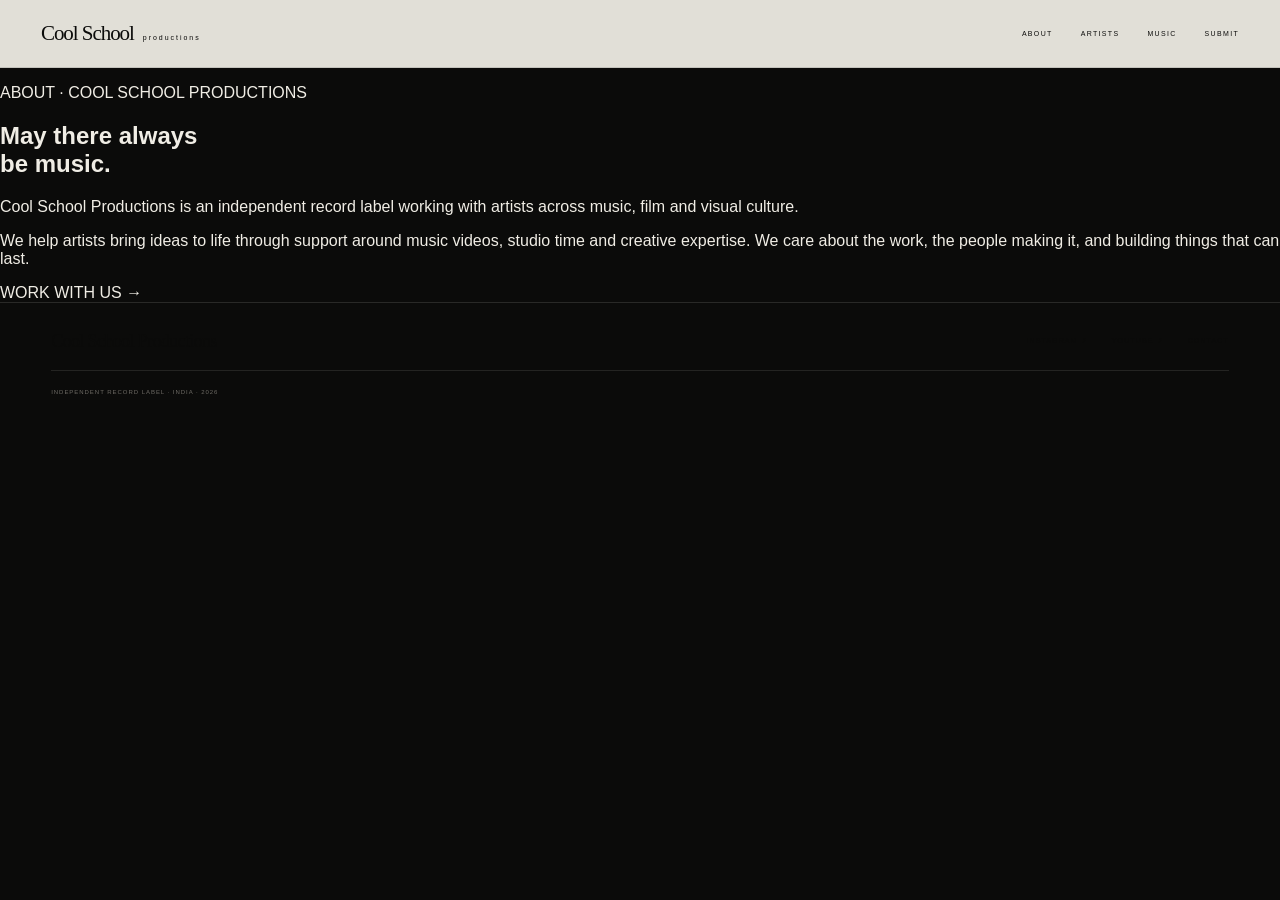
==== about.html @ 0c7f0679 "Add about page" ====
<!doctype html><html><head><meta charset="utf-8"><meta name="viewport" content="width=device-width,initial-scale=1"><link rel="stylesheet" href="style.css"><meta name="description" content="About Cool School Productions, an independent record label working across music, film and artist development."><title>About — Cool School Productions</title></head><body><header><a class="brand" href="index.html"><span>Cool School</span><small>productions</small></a><button id="menu" aria-label="Open menu" aria-expanded="false" aria-controls="site-nav">MENU</button><nav id="site-nav"><a href="about.html">ABOUT</a><a href="artists.html">ARTISTS</a><a href="music.html">MUSIC</a><a href="submissions.html">SUBMIT</a></nav></header><main class="page-main"><section class="editorial-page"><p class="page-kicker">ABOUT · COOL SCHOOL PRODUCTIONS</p><h1>May there always<br>be music.</h1><div class="page-grid"><p class="page-lead">Cool School Productions is an independent record label working with artists across music, film and visual culture.</p><p>We help artists bring ideas to life through support around music videos, studio time and creative expertise. We care about the work, the people making it, and building things that can last.</p></div><a class="page-link" href="submissions.html">WORK WITH US →</a></section></main><footer class="site-footer simple-footer"><a class="simple-footer-brand" href="index.html">Cool School Productions</a><div class="simple-footer-links"><a href="https://www.instagram.com/coolschoolproductions/" target="_blank" rel="noopener">INSTAGRAM ↗</a><a href="https://www.youtube.com/@coolschoolproductions" target="_blank" rel="noopener">YOUTUBE ↗</a><a href="contact.html">CONTACT</a></div><span class="simple-footer-meta">INDEPENDENT RECORD LABEL · INDIA · <span id="year"></span></span></footer><script src="script.js"></script></body></html>
---- style.css ----
:root{--cream:#f0ede5;--black:#0b0b0a;--grey:#85827b;--line:#cbc7bd}*{box-sizing:border-box}html{scroll-behavior:smooth}body{margin:0;background:var(--black);color:var(--cream);font-family:Arial,Helvetica,sans-serif}a{color:inherit;text-decoration:none}header{height:74px;padding:0 3.2vw;display:flex;align-items:center;justify-content:space-between;position:sticky;top:0;z-index:20;background:rgba(240,237,229,.94);color:var(--black);border-bottom:1px solid var(--line);backdrop-filter:blur(12px)}.brand{display:flex;align-items:baseline;gap:9px}.brand span{font-family:Georgia,serif;font-size:21px;letter-spacing:-.05em}.brand small{font-size:7px;letter-spacing:.28em}nav{display:flex;gap:30px;font-size:9px;letter-spacing:.14em}#menu{display:none;border:0;background:none;font:inherit;font-size:10px}.opening{min-height:clamp(560px,72vh,720px);display:grid;grid-template-columns:1fr 1fr}.opening-mark{background:var(--cream);color:var(--black);display:flex;align-items:center;justify-content:center;padding:6vw;border-right:1px solid var(--line)}.wordmark,.footer-wordmark{display:flex;flex-direction:column;align-items:center}.wordmark span,.footer-wordmark span{font-family:Georgia,serif;font-size:clamp(55px,6vw,98px);line-height:.85;letter-spacing:-.075em;white-space:nowrap}.wordmark small,.footer-wordmark small{font-size:11px;letter-spacing:.62em;padding-left:.62em;margin-top:28px}.opening-message{padding:6vw;display:flex;flex-direction:column;justify-content:center}.kicker{font-size:9px;letter-spacing:.2em;color:var(--grey);margin:0 0 30px}.opening h1{font-family:Georgia,serif;font-size:clamp(58px,7.2vw,112px);font-weight:400;line-height:.84;letter-spacing:-.065em;margin:0 0 42px}.prayer{font-family:Georgia,serif;font-size:18px;line-height:1.65;color:#bbb7ad;max-width:580px;margin:0 0 42px}.soft-link{width:max-content;font-size:10px;letter-spacing:.13em;padding-bottom:6px;border-bottom:1px solid #575750}.interlude{min-height:60vh;padding:7vw 4vw;display:flex;flex-direction:column;justify-content:space-between}.interlude p{font-family:Georgia,serif;font-size:clamp(52px,7vw,108px);line-height:.88;letter-spacing:-.06em;margin:0}.interlude em{font-weight:400}.interlude span{font-size:9px;letter-spacing:.18em;align-self:flex-end}.light{background:var(--cream);color:var(--black)}.light span{color:#77736b}.dark{background:var(--black);color:var(--cream);border-block:1px solid #292927}.dark span{color:#777}.work-section{background:var(--cream);color:var(--black)}.section-line{height:70px;padding:0 3.2vw;display:flex;align-items:center;justify-content:space-between;border-bottom:1px solid var(--line);font-size:9px;letter-spacing:.16em}.work-grid{display:grid;grid-template-columns:repeat(3,1fr)}.work-card{padding:2vw;border-right:1px solid var(--line)}.work-card:last-child{border-right:0}.image{position:relative;aspect-ratio:4/5;overflow:hidden;background:#222}.image img{width:100%;height:100%;object-fit:cover;filter:grayscale(1) contrast(1.08);transition:.5s}.image:after{content:"";position:absolute;inset:0;background:linear-gradient(transparent 60%,rgba(0,0,0,.42))}.image span{position:absolute;z-index:2;left:18px;bottom:15px;color:white;font-family:Georgia,serif;font-size:40px}.work-card:hover img{transform:scale(1.02);filter:grayscale(.35)}.work-card h2{font-family:Georgia,serif;font-size:25px;font-weight:400;margin:18px 0 8px}.work-card p{font-size:8px;letter-spacing:.16em;color:#77736b}.submit{background:var(--cream);color:var(--black);padding:10vw 4vw 11vw}.submit h2{font-family:Georgia,serif;font-size:clamp(58px,8vw,120px);font-weight:400;line-height:.85;letter-spacing:-.065em;margin:0 0 42px}.submit>p:not(.kicker){font-family:Georgia,serif;font-size:19px;line-height:1.6;max-width:600px;color:#57544d}.mail{display:inline-block;font-family:Georgia,serif;font-size:clamp(20px,2.4vw,34px);margin-top:32px;border-bottom:1px solid #88837a;padding-bottom:7px}.submit>small{display:block;margin-top:28px;font-size:9px;letter-spacing:.12em;color:#77736b}footer{padding:8vw 4vw 2vw;background:var(--black);min-height:65vh;display:flex;flex-direction:column;justify-content:flex-end}.footer-wordmark{align-items:flex-start;margin-bottom:5vw}.footer-wordmark span{font-size:clamp(52px,8vw,120px)}.footer-wordmark small{margin-left:3px}footer>p{font-family:Georgia,serif;font-size:clamp(30px,4vw,60px);line-height:1.05;max-width:800px;color:#aaa69d;margin:0 0 8vw}.footer-row{display:flex;justify-content:space-between;border-top:1px solid #292927;padding-top:18px;font-size:8px;letter-spacing:.16em;color:#777}@media(max-width:760px){header{height:60px;padding:0 5vw}nav{display:none;position:absolute;top:60px;left:0;right:0;background:var(--cream);padding:28px 5vw;flex-direction:column}nav.open{display:flex}#menu{display:block}.opening{grid-template-columns:1fr}.opening-mark{min-height:45vh;border-right:0;border-bottom:1px solid var(--line)}.wordmark span{font-size:15vw}.wordmark small{font-size:8px}.opening-message{min-height:70vh;padding:16vw 6vw}.opening h1{font-size:16vw}.interlude{min-height:52vh;padding:16vw 6vw}.interlude p{font-size:14vw}.work-grid{grid-template-columns:1fr}.work-card{padding:6vw;border-right:0;border-bottom:1px solid var(--line)}.image{aspect-ratio:16/11}.section-line{padding:0 5vw}.submit{padding:20vw 6vw}.submit h2{font-size:15vw}.mail{font-size:18px;word-break:break-word}footer{padding:20vw 6vw 5vw;min-height:70vh}.footer-wordmark span{font-size:16vw}.footer-wordmark small{font-size:8px}.footer-row{flex-direction:column;gap:20px}}
/* Hero showcase */
.hero-showcase{padding:0;overflow:hidden;display:block;background:#111;position:relative}.hero-track{height:100%;display:flex;overflow-x:auto;scroll-snap-type:x mandatory;scrollbar-width:none}.hero-track::-webkit-scrollbar{display:none}.hero-track figure{position:relative;flex:0 0 100%;height:100%;min-height:clamp(560px,72vh,720px);margin:0;scroll-snap-align:start;overflow:hidden}.hero-track img{width:100%;height:100%;object-fit:cover;display:block;filter:grayscale(1) contrast(1.06);transition:filter .5s ease,transform .8s ease}.hero-track figure:hover img{filter:grayscale(.25);transform:scale(1.012)}.hero-track figure:after{content:"";position:absolute;inset:55% 0 0;background:linear-gradient(transparent,rgba(0,0,0,.55));pointer-events:none}.hero-track figcaption{position:absolute;z-index:2;left:3vw;bottom:3vw;color:var(--cream);font-family:Georgia,serif;font-size:clamp(28px,3vw,46px);letter-spacing:-.04em}.showcase-hint{position:absolute;z-index:5;left:20px;right:20px;top:18px;display:flex;justify-content:space-between;align-items:center;color:#fff;font-size:8px;letter-spacing:.16em;text-shadow:0 1px 10px rgba(0,0,0,.55);pointer-events:none}.showcase-hint b{font-weight:400;border:1px solid rgba(255,255,255,.6);border-radius:999px;padding:8px 11px;background:rgba(0,0,0,.18);backdrop-filter:blur(6px)}@media(max-width:760px){.opening{min-height:auto}.hero-showcase{min-height:46vh}.hero-track figure{min-height:46vh}.hero-track figcaption{left:5vw;bottom:5vw}.showcase-hint{left:14px;right:14px;top:14px}.showcase-hint span{font-size:7px}}

.people-reel .name-thumb{background:radial-gradient(circle at 70% 28%,#35332f 0%,#171716 36%,#0b0b0a 78%);display:flex;align-items:center;justify-content:center;min-height:520px;position:relative;overflow:hidden}.people-reel .name-thumb:before{content:"";position:absolute;inset:24px;border:1px solid rgba(240,237,229,.18)}.people-reel .name-card{position:relative;z-index:1;display:flex;flex-direction:column;align-items:center;text-align:center}.people-reel .name-card span{font-family:Georgia,serif;font-size:clamp(52px,6vw,92px);line-height:.82;letter-spacing:-.06em;color:var(--cream)}.people-reel .name-card small{margin-top:28px;font-size:8px;letter-spacing:.28em;color:#8b8881}.people-reel .name-thumb figcaption{position:absolute;left:22px;bottom:18px;font-family:Arial,Helvetica,sans-serif;font-size:9px;letter-spacing:.14em;color:#d5d1c8}
@media(max-width:760px){.people-reel .name-thumb{min-height:46vh}.people-reel .name-card span{font-size:15vw}}

/* Discover video gallery */
.video-gallery{background:var(--cream);color:var(--black);padding:8vw 0 9vw;overflow:hidden;border-top:1px solid var(--line)}
.gallery-head{padding:0 4vw 4vw;display:flex;align-items:flex-end;justify-content:space-between;gap:30px}
.gallery-head h2{font-family:Georgia,serif;font-size:clamp(52px,7vw,105px);font-weight:400;line-height:.86;letter-spacing:-.065em;margin:12px 0 0}
.gallery-nav{display:flex;align-items:center;gap:14px;font-size:8px;letter-spacing:.18em;white-space:nowrap}
.gallery-nav button{width:44px;height:44px;border:1px solid #aaa59b;border-radius:50%;background:transparent;font-size:18px;cursor:pointer;transition:.2s}
.gallery-nav button:hover{background:var(--black);color:var(--cream);border-color:var(--black)}
.video-track{display:flex;gap:1.2vw;overflow-x:auto;scroll-snap-type:x mandatory;scroll-behavior:smooth;padding:0 4vw 2vw;scrollbar-width:none}
.video-track::-webkit-scrollbar{display:none}
.video-slide{flex:0 0 min(76vw,980px);scroll-snap-align:start}
.video-frame{aspect-ratio:16/9;background:#0b0b0a;overflow:hidden}
.video-frame iframe{width:100%;height:100%;border:0;display:block}
.video-meta{display:grid;grid-template-columns:42px 1fr auto;align-items:end;border-top:1px solid #aaa59b;padding:14px 0 0;margin-top:14px}
.video-meta>span{font-family:Georgia,serif;font-size:18px}
.video-meta h3{font-family:Georgia,serif;font-size:clamp(25px,3vw,42px);font-weight:400;letter-spacing:-.045em;margin:0}
.video-meta p{font-size:8px;letter-spacing:.16em;color:#77736b;margin:0 0 6px;text-align:right}
@media(max-width:760px){.gallery-head{padding:18vw 6vw 8vw;align-items:flex-start;flex-direction:column}.gallery-head h2{font-size:15vw}.gallery-nav{width:100%;justify-content:flex-end}.video-track{gap:4vw;padding:0 6vw 8vw}.video-slide{flex-basis:88vw}.video-meta{grid-template-columns:30px 1fr}.video-meta p{grid-column:2;text-align:left;margin-top:7px}}

/* Compact Discover refinement */
.video-gallery{padding:6vw 0 7vw}
.gallery-head{max-width:1240px;margin:0 auto;padding:0 32px 32px;align-items:flex-end}
.gallery-head h2{font-size:clamp(38px,4.4vw,68px);line-height:.92;max-width:650px}
.gallery-nav{gap:10px}
.gallery-nav button{width:36px;height:36px;font-size:15px}
.video-track{max-width:1240px;margin:0 auto;display:grid;grid-template-columns:repeat(3,minmax(0,1fr));gap:18px;padding:0 32px 8px;overflow:visible;scroll-snap-type:none}
.video-slide{min-width:0}
.video-frame{aspect-ratio:16/9;border-radius:2px}
.video-meta{grid-template-columns:28px 1fr;padding-top:10px;margin-top:10px}
.video-meta>span{font-size:12px;color:#77736b}
.video-meta h3{font-size:20px;letter-spacing:-.025em}
.video-meta p{grid-column:2;text-align:left;margin:5px 0 0;font-size:7px;line-height:1.5}
@media(min-width:761px){.gallery-nav span{display:none}}
@media(max-width:760px){.video-gallery{padding:4vw 0 14vw}.gallery-head{padding:16vw 6vw 7vw}.gallery-head h2{font-size:12vw}.video-track{display:flex;max-width:none;gap:12px;padding:0 6vw 5vw;overflow-x:auto;scroll-snap-type:x mandatory}.video-slide{flex:0 0 82vw;scroll-snap-align:start}.video-meta h3{font-size:20px}.gallery-nav button{width:34px;height:34px}}

/* Full-bleed Discover */
.discover-full{position:relative;background:#0b0b0a;color:var(--cream);padding:0;min-height:100vh;border:0;overflow:hidden}
.discover-full .discover-label{position:absolute;z-index:5;top:20px;left:24px;font-size:8px;letter-spacing:.2em;color:#fff;text-shadow:0 1px 8px rgba(0,0,0,.45);pointer-events:none}
.discover-full .video-track{max-width:none;width:100%;height:100vh;margin:0;padding:0;display:grid;grid-template-columns:repeat(3,1fr);gap:1px;background:#0b0b0a;overflow:hidden}
.discover-full .video-slide{min-width:0;height:100%;margin:0}
.discover-full .video-frame{width:100%;height:100%;aspect-ratio:auto;border-radius:0;background:#000}
.discover-full .video-frame iframe{width:100%;height:100%;display:block}
@media(max-width:760px){.discover-full{min-height:100svh}.discover-full .discover-label{top:16px;left:16px}.discover-full .video-track{height:100svh;display:flex;gap:1px;padding:0;overflow-x:auto;scroll-snap-type:x mandatory}.discover-full .video-slide{flex:0 0 100vw;height:100svh;scroll-snap-align:start}.discover-full .video-frame{height:100%}}

/* Final Discover polish */
.discover-full{min-height:auto;background:#080808;border-top:1px solid rgba(255,255,255,.12)}
.discover-full .discover-label{top:18px;left:22px;padding:7px 9px;background:rgba(8,8,8,.58);border:1px solid rgba(255,255,255,.16);font-size:7px;line-height:1;letter-spacing:.22em;backdrop-filter:blur(8px);-webkit-backdrop-filter:blur(8px)}
.discover-full .video-track{height:auto;min-height:72vh;grid-template-columns:repeat(3,minmax(0,1fr));gap:1px;background:rgba(255,255,255,.12)}
.discover-full .video-slide{height:auto;min-height:72vh;background:#080808}
.discover-full .video-frame{height:100%;min-height:72vh;position:relative;overflow:hidden}
.discover-full .video-frame iframe{position:absolute;inset:0;border:0;background:#000}
@media(min-width:761px){.discover-full .video-track{max-height:820px}.discover-full .video-slide,.discover-full .video-frame{max-height:820px}}
@media(max-width:760px){.discover-full{min-height:auto}.discover-full .discover-label{top:14px;left:14px}.discover-full .video-track{height:72svh;min-height:0}.discover-full .video-slide{height:72svh;min-height:0}.discover-full .video-frame{height:72svh;min-height:0}}

/* Site footer */
.site-footer{background:var(--cream);color:var(--black);padding:7vw 4vw 2.5vw;min-height:42vh;display:flex;flex-direction:column;justify-content:space-between;border-top:1px solid var(--line)}
.footer-top{display:flex;justify-content:space-between;align-items:flex-start;gap:40px}
.footer-brand{font-family:Georgia,serif;font-size:clamp(48px,6.5vw,100px);font-weight:400;line-height:.78;letter-spacing:-.065em}
.footer-brand span{font-size:.42em;letter-spacing:-.035em}
.footer-top>p{margin:5px 0 0;font-size:8px;line-height:1.8;letter-spacing:.18em;text-align:right;color:#68645d}
.footer-bottom{display:flex;justify-content:space-between;align-items:flex-end;border-top:1px solid #bcb7ad;padding-top:15px;margin-top:8vw;font-size:8px;letter-spacing:.16em;color:#68645d}
.footer-links{display:flex;gap:26px}
.footer-links a{transition:opacity .2s}.footer-links a:hover{opacity:.5}
@media(max-width:760px){.site-footer{padding:16vw 6vw 6vw;min-height:48vh}.footer-top{flex-direction:column}.footer-brand{font-size:15vw}.footer-top>p{text-align:left}.footer-bottom{margin-top:18vw;align-items:flex-start;gap:25px;flex-direction:column}.footer-links{gap:18px;flex-wrap:wrap}}

/* Label-level precision */
header{border-bottom:1px solid rgba(20,20,18,.14)}
nav{gap:28px}nav a{font-size:7px;letter-spacing:.19em}
.opening-message{padding-left:5vw;padding-right:5vw}
.opening-message .prayer{max-width:490px}
.showcase-hint span{letter-spacing:.2em}
.site-footer{min-height:36vh;padding-top:6vw}
.footer-brand{max-width:700px}
.footer-top>p{letter-spacing:.2em}
@media(max-width:760px){nav{gap:20px}.site-footer{min-height:42vh}}

/* Vinyl Discover */
.vinyl-discover{background:#080808;min-height:100vh;padding:0;display:flex;align-items:center}
.vinyl-discover .discover-label{position:absolute;top:18px;left:22px}
.vinyl-track{width:100%;display:grid;grid-template-columns:repeat(3,minmax(0,1fr));gap:0;align-items:center}
.vinyl-piece{min-width:0;display:grid;place-items:center;padding:5vw 2vw}
.vinyl-shell{width:min(29vw,440px);aspect-ratio:1;display:grid;place-items:center}
.vinyl-disc{position:relative;width:100%;height:100%;border-radius:50%;overflow:hidden;background:repeating-radial-gradient(circle at center,#0b0b0b 0 2px,#151515 3px 4px,#090909 5px 7px);box-shadow:0 18px 60px rgba(0,0,0,.42),inset 0 0 0 1px rgba(255,255,255,.08)}
.vinyl-disc:before{content:"";position:absolute;inset:4%;border-radius:50%;background:conic-gradient(from 20deg,transparent,rgba(255,255,255,.09),transparent 18%,rgba(255,255,255,.04),transparent 40%,rgba(255,255,255,.08),transparent 70%);pointer-events:none;z-index:2}
.vinyl-video{position:absolute;z-index:3;left:50%;top:50%;width:58%;height:58%;transform:translate(-50%,-50%);border-radius:50%;overflow:hidden;background:#000;box-shadow:0 0 0 3px #080808,0 0 0 4px rgba(255,255,255,.12)}
.vinyl-video iframe{position:absolute;left:50%;top:50%;width:178%;height:100%;transform:translate(-50%,-50%);border:0}
.vinyl-spindle{position:absolute;z-index:5;left:50%;top:50%;width:9px;height:9px;border-radius:50%;background:#e7e2d8;transform:translate(-50%,-50%);box-shadow:0 0 0 2px #111;pointer-events:none}
.vinyl-disc.is-playing{animation:vinylSpin 5.2s linear infinite}
.vinyl-disc.is-playing .vinyl-video{animation:vinylCounterSpin 5.2s linear infinite}
@keyframes vinylSpin{to{transform:rotate(360deg)}}@keyframes vinylCounterSpin{to{transform:translate(-50%,-50%) rotate(-360deg)}}
@media(max-width:760px){.vinyl-discover{min-height:88svh}.vinyl-track{display:flex;overflow-x:auto;scroll-snap-type:x mandatory}.vinyl-piece{flex:0 0 100vw;min-height:88svh;padding:18vw 8vw 10vw;scroll-snap-align:start}.vinyl-shell{width:min(84vw,430px)}}

/* Vinyl catalogue metadata */
.vinyl-piece{align-content:center}
.vinyl-meta{width:min(29vw,440px);display:grid;grid-template-columns:auto 1fr;gap:5px 16px;border-top:1px solid rgba(255,255,255,.2);padding-top:12px;margin-top:18px;color:#e8e4dc}
.vinyl-meta span{font-size:7px;letter-spacing:.2em;color:#777}
.vinyl-meta strong{font-family:Georgia,serif;font-size:16px;font-weight:400;letter-spacing:-.02em;text-align:right}
.vinyl-meta small{grid-column:1/-1;font-size:7px;letter-spacing:.16em;color:#777}
@media(max-width:760px){.vinyl-meta{width:min(84vw,430px);margin-top:16px}.vinyl-meta strong{font-size:15px}}

/* One-record-per-slide Discover */
.vinyl-discover{height:100vh;min-height:680px;display:block;overflow:hidden;position:relative}
.vinyl-track{width:100%;height:100%;display:flex;overflow-x:auto;overflow-y:hidden;scroll-snap-type:x mandatory;scroll-behavior:smooth;scrollbar-width:none}
.vinyl-track::-webkit-scrollbar{display:none}
.vinyl-piece{position:relative;flex:0 0 100%;width:100%;height:100%;min-height:0;padding:6vh 6vw 4vh;display:flex;flex-direction:column;align-items:center;justify-content:center;scroll-snap-align:start;scroll-snap-stop:always}
.vinyl-shell{width:min(64vh,620px);max-width:72vw;flex:0 0 auto}
.vinyl-meta{width:min(64vh,620px);max-width:72vw;margin-top:18px}
.vinyl-discover .discover-label{z-index:10}
@media(max-width:760px){.vinyl-discover{height:88svh;min-height:620px}.vinyl-track{height:100%;display:flex}.vinyl-piece{flex:0 0 100vw;width:100vw;height:100%;min-height:0;padding:10vh 6vw 5vh}.vinyl-shell{width:min(74vw,52vh);max-width:none}.vinyl-meta{width:min(74vw,52vh);max-width:none}}

/* Tactile Discover interaction */
.vinyl-shell{transition:transform .45s cubic-bezier(.2,.7,.2,1),filter .45s ease;cursor:pointer}
.vinyl-piece:hover .vinyl-shell{transform:scale(1.025);filter:brightness(1.06)}
.vinyl-piece:focus-within .vinyl-shell{transform:scale(1.015)}
.vinyl-video{transition:box-shadow .3s ease,transform .3s ease}
.vinyl-piece:hover .vinyl-video{box-shadow:0 0 0 3px #080808,0 0 0 5px rgba(255,255,255,.28)}
.vinyl-play{position:absolute;z-index:8;left:50%;top:50%;width:54px;height:54px;display:grid;place-items:center;border-radius:50%;transform:translate(-50%,-50%);background:rgba(245,242,235,.92);color:#090909;font-family:Arial,sans-serif;font-size:17px;padding-left:3px;box-shadow:0 8px 28px rgba(0,0,0,.28);pointer-events:none;transition:transform .25s ease,opacity .25s ease}
.vinyl-piece:hover .vinyl-play{transform:translate(-50%,-50%) scale(1.08)}
.vinyl-disc.is-playing .vinyl-play{opacity:0}
.vinyl-controls{position:absolute;z-index:12;left:50%;bottom:24px;transform:translateX(-50%);display:flex;align-items:center;gap:14px;padding:7px 9px;border:1px solid rgba(255,255,255,.14);border-radius:999px;background:rgba(10,10,10,.58);backdrop-filter:blur(14px);-webkit-backdrop-filter:blur(14px)}
.vinyl-controls>button{width:38px;height:38px;border:0;border-radius:50%;background:transparent;color:#f2eee6;font-size:16px;cursor:pointer;transition:background .2s,transform .2s}
.vinyl-controls>button:hover{background:rgba(255,255,255,.12);transform:scale(1.05)}
.vinyl-dots{display:flex;gap:7px;align-items:center;padding:0 3px}
.vinyl-dots button{width:6px;height:6px;padding:0;border:0;border-radius:50%;background:rgba(255,255,255,.3);cursor:pointer;transition:width .25s,background .25s,border-radius .25s}
.vinyl-dots button.active{width:20px;border-radius:999px;background:#f2eee6}
@media(max-width:760px){.vinyl-controls{bottom:14px}.vinyl-play{width:48px;height:48px}.vinyl-piece:hover .vinyl-shell{transform:none}}

/* Split vinyl + video showcase */
.vinyl-piece{padding:7vh 5vw 8vh}
.vinyl-project{width:min(1180px,90vw);display:grid;grid-template-columns:minmax(280px,.78fr) minmax(420px,1.22fr);gap:clamp(34px,5vw,80px);align-items:center}
.vinyl-project .vinyl-shell{width:100%;max-width:470px;justify-self:end}
.vinyl-label{position:absolute;z-index:3;left:50%;top:50%;width:34%;height:34%;transform:translate(-50%,-50%);border-radius:50%;background:#e8e3d9;color:#111;display:flex;flex-direction:column;align-items:center;justify-content:center;text-align:center;pointer-events:none}
.vinyl-label span{font-family:Georgia,serif;font-size:clamp(12px,1.2vw,18px);letter-spacing:-.03em}.vinyl-label small{margin-top:6px;font-size:6px;letter-spacing:.18em}
.vinyl-video-panel{position:relative;width:100%;aspect-ratio:16/9;background:#000;overflow:hidden;box-shadow:0 18px 60px rgba(0,0,0,.28)}
.vinyl-video-panel iframe{position:absolute;inset:0;width:100%;height:100%;border:0}
.vinyl-video-panel .vinyl-play{z-index:2}
.vinyl-disc.is-playing{animation:vinylSpin 5.2s linear infinite}
.vinyl-piece:has(.vinyl-disc.is-playing) .vinyl-video-panel .vinyl-play{opacity:0}
.vinyl-meta{width:min(1180px,90vw);grid-template-columns:auto 1fr;max-width:none}
@media(max-width:760px){.vinyl-piece{padding:9vh 6vw 8vh;justify-content:center}.vinyl-project{width:88vw;display:flex;flex-direction:column;gap:24px}.vinyl-project .vinyl-shell{width:min(62vw,290px);align-self:center}.vinyl-video-panel{width:88vw}.vinyl-meta{width:88vw}.vinyl-label span{font-size:12px}}

/* Complete Music UI */
.vinyl-discover{background:linear-gradient(180deg,#0d0d0c 0%,#070707 100%)}
.music-status{position:absolute;z-index:11;right:22px;top:18px;display:flex;align-items:center;gap:8px;color:#8c8982;font-size:7px;letter-spacing:.18em}
.status-dot{width:5px;height:5px;border-radius:50%;background:#777;transition:.25s}
.vinyl-discover.is-playing .status-dot{background:#eee;box-shadow:0 0 0 4px rgba(255,255,255,.08)}
.vinyl-discover.is-playing .music-status{color:#d8d4cc}
.vinyl-project{padding:18px;border:1px solid rgba(255,255,255,.08);background:rgba(255,255,255,.018)}
.vinyl-video-panel{border:1px solid rgba(255,255,255,.1)}
.vinyl-meta{border-top-color:rgba(255,255,255,.16);row-gap:7px}
.track-line{grid-column:1/-1;display:grid;grid-template-columns:24px 1fr auto;gap:10px;align-items:center;margin-top:8px;font-size:6px;letter-spacing:.18em;color:#696761}
.track-line div{height:1px;background:linear-gradient(90deg,#e8e3d9 0 0%,rgba(255,255,255,.14) 0 100%);transition:background .25s}
.vinyl-piece:has(.vinyl-disc.is-playing) .track-line div{background:linear-gradient(90deg,#e8e3d9 0 38%,rgba(255,255,255,.14) 38% 100%)}
.vinyl-piece:has(.vinyl-disc.is-playing) .track-line span:last-child:after{content:"ING"}
.vinyl-piece:has(.vinyl-disc.is-playing) .track-line span:last-child{font-size:0}.vinyl-piece:has(.vinyl-disc.is-playing) .track-line span:last-child:before{content:"PLAY";font-size:6px}
.vinyl-controls{bottom:20px}
.vinyl-controls:before{content:"PREV";font-size:6px;letter-spacing:.16em;color:#666;margin-left:6px}
.vinyl-controls:after{content:"NEXT";font-size:6px;letter-spacing:.16em;color:#666;margin-right:6px}
@media(max-width:760px){.music-status{right:14px;top:14px}.vinyl-project{padding:10px}.vinyl-controls:before,.vinyl-controls:after{display:none}}

/* Vintage record-library treatment */
.vinyl-discover{background:#17140f;color:#e8dfcb;isolation:isolate}
.vinyl-discover:before{content:"";position:absolute;inset:0;z-index:0;pointer-events:none;opacity:.24;background-image:repeating-linear-gradient(0deg,rgba(255,255,255,.018) 0 1px,transparent 1px 3px),radial-gradient(circle at 18% 22%,rgba(205,177,122,.11),transparent 34%),radial-gradient(circle at 78% 72%,rgba(111,82,45,.13),transparent 36%);mix-blend-mode:screen}
.vinyl-track,.discover-label,.music-status,.vinyl-controls{position:relative;z-index:2}
.vinyl-discover .discover-label{font-family:Georgia,serif;color:#d8c7a5;letter-spacing:.12em}
.music-status{color:#8f8169}
.vinyl-discover.is-playing .music-status{color:#d9c9aa}
.vinyl-project{border:1px solid rgba(216,199,165,.24);background:#201c15;box-shadow:0 24px 70px rgba(0,0,0,.32),inset 0 0 45px rgba(130,96,49,.045)}
.vinyl-project:before{content:"COOL SCHOOL RECORD LIBRARY";position:absolute;transform:translateY(-35px);font-size:6px;letter-spacing:.24em;color:#776b58}
.vinyl-disc{background:repeating-radial-gradient(circle at center,#090806 0 2px,#181610 3px 4px,#080706 5px 7px);box-shadow:0 22px 60px rgba(0,0,0,.52),inset 0 0 0 1px rgba(222,204,166,.12)}
.vinyl-label{background:#d7c49d;color:#251e14;box-shadow:inset 0 0 0 1px rgba(65,47,25,.28)}
.vinyl-label span{font-style:italic}.vinyl-label small{color:#67583f}
.vinyl-video-panel{border:8px solid #2b251b;outline:1px solid rgba(216,199,165,.18);filter:sepia(.12) contrast(.96) saturate(.82)}
.vinyl-meta{color:#ded2ba;border-top:1px solid rgba(216,199,165,.32)}
.vinyl-meta span,.vinyl-meta small,.track-line{color:#8f8169}
.vinyl-meta strong{font-style:italic;color:#e7dbc3}
.vinyl-controls{border-color:rgba(216,199,165,.25);background:rgba(30,25,18,.84);box-shadow:0 8px 24px rgba(0,0,0,.24)}
.vinyl-controls>button{color:#dfd1b5}.vinyl-controls>button:hover{background:rgba(216,199,165,.12)}
.vinyl-dots button{background:rgba(216,199,165,.25)}.vinyl-dots button.active{background:#d8c7a5}
.status-dot{background:#74654e}.vinyl-discover.is-playing .status-dot{background:#d8c7a5;box-shadow:0 0 0 4px rgba(216,199,165,.08)}
.track-line div{background:linear-gradient(90deg,#cbb78f 0 0%,rgba(216,199,165,.18) 0 100%)}
.vinyl-piece:has(.vinyl-disc.is-playing) .track-line div{background:linear-gradient(90deg,#cbb78f 0 38%,rgba(216,199,165,.18) 38% 100%)}

/* Video-first Music showcase */
.vinyl-project{width:min(1380px,94vw);grid-template-columns:minmax(210px,.48fr) minmax(620px,1.52fr);gap:clamp(28px,4vw,64px);padding:14px}
.vinyl-project .vinyl-shell{max-width:380px}
.vinyl-video-panel{width:100%;aspect-ratio:16/9;border:3px solid #2b251b;filter:none;box-shadow:0 24px 80px rgba(0,0,0,.42);transition:transform .35s ease,box-shadow .35s ease}
.vinyl-video-panel:hover{transform:scale(1.008);box-shadow:0 28px 90px rgba(0,0,0,.52)}
.vinyl-video-panel iframe{width:100%;height:100%}
.vinyl-meta{width:min(1380px,94vw)}
@media(max-width:760px){
 .vinyl-piece{padding:7vh 4vw 8vh}
 .vinyl-project{width:94vw;display:flex;flex-direction:column-reverse;gap:18px;padding:8px}
 .vinyl-video-panel{width:100%;aspect-ratio:16/9;border-width:2px}
 .vinyl-project .vinyl-shell{width:min(44vw,190px)}
 .vinyl-meta{width:94vw;margin-top:12px}
}

/* Thumbnail record labels */
.vinyl-label.vinyl-art{width:42%;height:42%;background-position:center;background-size:cover;background-repeat:no-repeat;overflow:hidden;box-shadow:inset 0 0 0 1px rgba(255,255,255,.18),0 0 0 2px #090806}
.vinyl-label.vinyl-art:after{content:"";position:absolute;inset:0;border-radius:50%;background:linear-gradient(180deg,rgba(0,0,0,.03),rgba(0,0,0,.2));pointer-events:none}
.vinyl-catalogue{position:absolute;z-index:2;left:50%;bottom:10%;transform:translateX(-50%);padding:3px 6px;background:rgba(15,13,10,.68);color:#eee3cd!important;font-family:Arial,sans-serif!important;font-style:normal!important;font-size:6px!important;letter-spacing:.16em!important;white-space:nowrap}

/* Music view tabs + vinyl audio deck */
.music-tabs{position:absolute;z-index:14;top:14px;left:50%;transform:translateX(-50%);display:flex;padding:3px;border:1px solid rgba(216,199,165,.22);border-radius:999px;background:rgba(25,21,15,.78);backdrop-filter:blur(12px)}
.music-tab{border:0;background:transparent;color:#776b58;padding:8px 15px;border-radius:999px;font-size:7px;letter-spacing:.18em;cursor:pointer}.music-tab.active{background:#d8c7a5;color:#1a1610}
.vinyl-audio-view{display:none;position:relative;z-index:3;width:min(1120px,90vw);height:100%;margin:auto;grid-template-columns:.9fr 1.1fr;gap:clamp(50px,8vw,110px);align-items:center}
.vinyl-discover.vinyl-mode .vinyl-track,.vinyl-discover.vinyl-mode .vinyl-controls{display:none}.vinyl-discover.vinyl-mode .vinyl-audio-view{display:grid}
.audio-record-wrap{display:grid;place-items:center}.audio-record{position:relative;width:min(430px,38vw);aspect-ratio:1;border-radius:50%;background:repeating-radial-gradient(circle,#090806 0 2px,#181610 3px 4px,#080706 5px 7px);box-shadow:0 24px 70px rgba(0,0,0,.5);animation-play-state:paused}.audio-record.playing{animation:vinylSpin 5.2s linear infinite}
.audio-art{position:absolute;left:50%;top:50%;width:42%;height:42%;transform:translate(-50%,-50%);border-radius:50%;background-size:cover;background-position:center;box-shadow:0 0 0 3px #090806}.audio-spindle{position:absolute;left:50%;top:50%;width:9px;height:9px;transform:translate(-50%,-50%);border-radius:50%;background:#e7dfcc;box-shadow:0 0 0 2px #111}
.audio-deck{border-top:1px solid rgba(216,199,165,.32);border-bottom:1px solid rgba(216,199,165,.18);padding:30px 0}.audio-kicker{font-size:7px;letter-spacing:.2em;color:#8f8169}.audio-deck h2{font-family:Georgia,serif;font-weight:400;font-style:italic;font-size:clamp(38px,5vw,72px);letter-spacing:-.05em;margin:12px 0 34px;color:#e7dbc3}
.audio-progress{display:grid;grid-template-columns:34px 1fr 34px;gap:12px;align-items:center}.audio-time{font-size:7px;color:#8f8169;font-variant-numeric:tabular-nums}.audio-range{width:100%;accent-color:#d8c7a5;cursor:pointer}
.audio-controls{display:flex;align-items:center;justify-content:center;gap:18px;margin-top:30px}.audio-controls button{border:1px solid rgba(216,199,165,.25);background:transparent;color:#dfd1b5;border-radius:50%;width:42px;height:42px;cursor:pointer}.audio-controls .audio-play{width:62px;height:62px;background:#d8c7a5;color:#17140f;border:0;font-size:17px;padding-left:4px}.audio-track-count{text-align:center;margin-top:18px;font-size:7px;letter-spacing:.18em;color:#776b58}
@media(max-width:760px){.music-tabs{top:46px}.vinyl-audio-view{width:90vw;grid-template-columns:1fr;gap:28px;align-content:center}.audio-record{width:min(62vw,270px)}.audio-deck{padding:20px 0}.audio-deck h2{font-size:38px;margin:9px 0 22px}}

/* Refined two-mode Music experience */
.music-tabs{top:18px;padding:4px;gap:2px;box-shadow:0 10px 35px rgba(0,0,0,.22)}
.music-tab{min-width:76px;transition:background .25s ease,color .25s ease,transform .25s ease}
.music-tab:hover{color:#d8c7a5}.music-tab.active:hover{color:#17140f}
.vinyl-track,.vinyl-audio-view{transition:opacity .35s ease,transform .45s cubic-bezier(.2,.7,.2,1)}
.vinyl-discover:not(.vinyl-mode) .vinyl-track{opacity:1;transform:translateY(0)}
.vinyl-discover.vinyl-mode .vinyl-audio-view{animation:musicViewIn .5s cubic-bezier(.2,.7,.2,1) both}
@keyframes musicViewIn{from{opacity:0;transform:translateY(12px)}to{opacity:1;transform:translateY(0)}}
.vinyl-video-panel:after{content:"PLAY FILM";position:absolute;right:12px;bottom:12px;z-index:3;padding:7px 9px;background:rgba(20,17,12,.78);color:#ddd0b5;font-size:6px;letter-spacing:.18em;pointer-events:none;opacity:.72;transition:opacity .25s,transform .25s}
.vinyl-video-panel:hover:after{opacity:1;transform:translateY(-2px)}
.audio-record{transition:transform .45s cubic-bezier(.2,.7,.2,1),box-shadow .45s ease;cursor:pointer}
.audio-record:hover{transform:scale(1.025);box-shadow:0 30px 85px rgba(0,0,0,.58)}
.audio-record.playing{box-shadow:0 30px 90px rgba(0,0,0,.62),0 0 0 1px rgba(216,199,165,.12)}
.audio-deck{position:relative}
.audio-deck:before{content:"33⅓ RPM";position:absolute;right:0;top:14px;font-size:6px;letter-spacing:.18em;color:#655a48}
.audio-range{-webkit-appearance:none;appearance:none;height:2px;background:rgba(216,199,165,.2);outline:none;border-radius:2px}
.audio-range::-webkit-slider-thumb{-webkit-appearance:none;width:12px;height:12px;border-radius:50%;background:#d8c7a5;box-shadow:0 0 0 4px rgba(216,199,165,.08);cursor:pointer}
.audio-range::-moz-range-thumb{width:12px;height:12px;border:0;border-radius:50%;background:#d8c7a5;cursor:pointer}
.audio-controls button{transition:transform .2s ease,background .2s ease,border-color .2s ease}.audio-controls button:hover{transform:scale(1.07);background:rgba(216,199,165,.08);border-color:rgba(216,199,165,.5)}.audio-controls .audio-play:hover{background:#eadcbc;transform:scale(1.06)}
.audio-track-count:before{content:"SIDE A · ";color:#5e5547}
@media(max-width:760px){.music-tabs{top:42px}.vinyl-video-panel:after{display:none}.audio-deck:before{top:8px}}
@media(prefers-reduced-motion:reduce){.vinyl-disc.is-playing,.audio-record.playing{animation:none}.vinyl-track,.vinyl-audio-view,.audio-record,.vinyl-shell{transition:none}}

/* Track-reactive vinyl atmosphere */
.vinyl-atmosphere{position:absolute;z-index:1;inset:-7%;opacity:0;pointer-events:none;background-position:center;background-size:cover;filter:blur(42px) saturate(.78) brightness(.34);transform:scale(1.08);transition:opacity .7s ease,background-image .7s ease}
.vinyl-atmosphere:after{content:"";position:absolute;inset:0;background:linear-gradient(90deg,rgba(16,13,9,.72),rgba(16,13,9,.38) 48%,rgba(16,13,9,.66)),linear-gradient(180deg,rgba(16,13,9,.42),rgba(16,13,9,.68))}
.vinyl-discover.vinyl-mode .vinyl-atmosphere{opacity:.72}
.vinyl-discover.vinyl-mode:before{opacity:.12}
.vinyl-audio-view{z-index:3}
@media(max-width:760px){.vinyl-atmosphere{filter:blur(32px) saturate(.72) brightness(.3)}.vinyl-discover.vinyl-mode .vinyl-atmosphere{opacity:.62}}

/* Vinyl is now the Music experience */
.vinyl-discover .vinyl-audio-view{display:grid}
.vinyl-discover .vinyl-atmosphere{opacity:.72}
.vinyl-discover:before{opacity:.12}

/* Artist → Music links */
.artist-link{cursor:pointer;position:relative}
.artist-link:after{content:"PLAY RECORD →";position:absolute;right:14px;bottom:14px;z-index:4;padding:7px 9px;background:rgba(10,10,10,.72);color:#eee8dc;font-size:6px;letter-spacing:.17em;opacity:0;transform:translateY(5px);transition:opacity .25s,transform .25s;pointer-events:none}
.artist-link:hover:after,.artist-link:focus-visible:after{opacity:1;transform:translateY(0)}
.artist-link:focus-visible{outline:1px solid rgba(255,255,255,.7);outline-offset:-1px}
@media(max-width:760px){.artist-link:after{opacity:.88;transform:none}}

/* 2026 site polish */
:root{--ease:cubic-bezier(.2,.7,.2,1)}
body{overflow-x:hidden}
header{transition:background .3s ease,box-shadow .3s ease;height:68px}
header:has(nav a:hover){box-shadow:0 8px 30px rgba(0,0,0,.06)}
nav a{position:relative;padding:8px 0}
nav a:after{content:"";position:absolute;left:0;right:100%;bottom:2px;height:1px;background:currentColor;transition:right .3s var(--ease)}
nav a:hover:after{right:0}
.opening{min-height:calc(100svh - 68px)}
.opening-mark,.opening-message{min-height:calc(100svh - 68px)}
.opening-message{padding:clamp(42px,6vw,96px)}
.opening h1{max-width:720px;text-wrap:balance}
.prayer{max-width:510px}
.hero-track figure{min-height:calc(100svh - 68px)}
.hero-track figcaption{bottom:clamp(24px,3vw,46px)}
.artist-link figcaption{transition:transform .35s var(--ease)}
.artist-link:hover figcaption{transform:translateY(-4px)}
.vinyl-discover{min-height:calc(100svh - 68px);height:auto;padding:0}
.vinyl-audio-view{min-height:calc(100svh - 68px);padding:clamp(76px,8vh,110px) 0 clamp(54px,7vh,90px);width:min(1180px,88vw)}
.audio-record{width:min(440px,38vw)}
.audio-record:after{content:"";position:absolute;inset:4%;border-radius:50%;border:1px solid rgba(255,255,255,.035);pointer-events:none}
.audio-deck{max-width:570px}
.audio-deck h2{margin-bottom:8px}
.audio-subtitle{margin:0 0 34px;font-size:7px;letter-spacing:.19em;color:#776b58}
.audio-progress{margin-top:8px}
.audio-controls{justify-content:flex-start;margin-top:32px}
.audio-track-count{text-align:left;margin-left:4px}
.discover-label{letter-spacing:.24em!important}
.music-status{letter-spacing:.14em}
.site-footer{min-height:auto;padding:7vw 4vw 2.5vw}
.footer-top{align-items:flex-end}
.footer-links a{transition:opacity .2s ease}.footer-links a:hover{opacity:.55}
@media(max-width:760px){
 header{height:60px}
 .brand span{font-size:18px}.brand small{font-size:6px}
 .opening-mark{min-height:52svh}.hero-track figure{min-height:52svh}
 .opening-message{min-height:auto;padding:18vw 6vw 20vw}
 .opening h1{font-size:15vw;margin-bottom:30px}.prayer{font-size:16px;line-height:1.6}
 .vinyl-discover{min-height:100svh}
 .vinyl-audio-view{min-height:100svh;width:88vw;padding:82px 0 44px;grid-template-columns:1fr;gap:30px;align-content:center}
 .audio-record{width:min(66vw,280px)}
 .audio-deck{width:100%}.audio-deck h2{font-size:40px}
 .audio-subtitle{margin-bottom:24px}
 .audio-controls{justify-content:center}.audio-track-count{text-align:center;margin-left:0}
 .site-footer{padding-top:18vw}
}

/* Social CTA */
.footer-bottom{flex-wrap:wrap;gap:24px}
.social-cta{width:100%;margin-top:clamp(34px,5vw,72px);padding-top:20px;border-top:1px solid #292927;display:grid;grid-template-columns:1fr auto auto;align-items:center;gap:clamp(20px,4vw,60px)}
.social-cta span{font-size:7px;letter-spacing:.2em;color:#67645e}
.social-cta a{font-family:Georgia,serif;font-size:clamp(24px,3vw,46px);letter-spacing:-.045em;transition:opacity .2s ease,transform .25s var(--ease)}
.social-cta a:hover{opacity:.62;transform:translateX(3px)}
@media(max-width:760px){.social-cta{grid-template-columns:1fr;gap:14px;margin-top:42px}.social-cta span{margin-bottom:8px}.social-cta a{font-size:34px}}

/* Streaming-player refinement */
.audio-deck{padding:28px 0 24px;border-top-color:rgba(216,199,165,.2);border-bottom-color:rgba(216,199,165,.14)}
.audio-kicker{font-family:Arial,sans-serif;font-weight:600;color:#b7a98d;letter-spacing:.18em;margin-bottom:12px}
.audio-heading{display:flex;align-items:flex-end;justify-content:space-between;gap:20px;margin-bottom:34px}
.audio-heading>div{min-width:0}
.audio-deck .audio-heading h2{margin:0 0 7px;font-style:normal;font-size:clamp(40px,4.7vw,68px);line-height:.95;white-space:nowrap;overflow:hidden;text-overflow:ellipsis}
.audio-subtitle{margin:0;font-size:7px;letter-spacing:.16em;color:#8c806b}
.playing-badge{flex:none;border:1px solid rgba(216,199,165,.22);border-radius:999px;padding:7px 10px;font-size:6px;letter-spacing:.18em;color:#a99a7e}
.audio-progress{grid-template-columns:38px 1fr 38px;gap:10px;margin:0}
.audio-time{font-size:8px;color:#9d9078}
.audio-range{height:3px;background:rgba(216,199,165,.22)}
.audio-range::-webkit-slider-thumb{width:13px;height:13px;opacity:0;transition:opacity .18s,transform .18s}
.audio-progress:hover .audio-range::-webkit-slider-thumb,.audio-range:focus::-webkit-slider-thumb{opacity:1}
.audio-range::-moz-range-thumb{width:13px;height:13px}
.audio-bottom{display:flex;align-items:center;justify-content:space-between;margin-top:28px}
.audio-controls{justify-content:flex-start;margin:0;gap:10px}
.audio-controls button{border:0;width:42px;height:42px;font-size:27px;color:#c9bda5}
.audio-controls button:hover{background:rgba(216,199,165,.08);transform:none}
.audio-controls .audio-play{width:58px;height:58px;font-size:16px;background:#eee4d0;color:#17140f;box-shadow:0 8px 28px rgba(0,0,0,.24)}
.audio-controls .audio-play:hover{background:#fff5df;transform:scale(1.035)}
.audio-track-count{margin:0;text-align:right;font-size:7px;color:#93866f}
.audio-record-wrap{position:relative}
.audio-record-wrap:after{content:"CLICK RECORD TO PLAY";position:absolute;bottom:-28px;left:50%;transform:translateX(-50%);white-space:nowrap;font-size:6px;letter-spacing:.16em;color:#6f6554;opacity:.75}
@media(max-width:760px){
 .audio-heading{align-items:flex-start;margin-bottom:25px}.playing-badge{margin-top:4px}
 .audio-deck .audio-heading h2{font-size:38px}
 .audio-bottom{margin-top:24px}.audio-controls{justify-content:flex-start}
 .audio-controls .audio-play{width:56px;height:56px}
 .audio-track-count{text-align:right}
 .audio-record-wrap:after{bottom:-21px}
}

/* Artist submissions — final chapter */
.label-submit{position:relative;min-height:88svh;background:var(--cream);color:var(--black);padding:clamp(80px,10vw,150px) 4vw 5vw;display:grid;grid-template-columns:minmax(0,1.7fr) minmax(240px,.7fr);column-gap:8vw;border-top:1px solid var(--line)}
.submit-index{position:absolute;top:24px;left:4vw;font-size:7px;letter-spacing:.2em;color:#77736b}
.submit-copy{align-self:center;max-width:900px}
.submit-kicker{font-size:8px;letter-spacing:.2em;color:#77736b;margin:0 0 28px}
.label-submit h2{font-family:Georgia,serif;font-size:clamp(62px,8vw,126px);font-weight:400;line-height:.82;letter-spacing:-.07em;margin:0 0 40px}
.label-submit h2 em{font-weight:400;color:#77736b}
.submit-intro{font-family:Georgia,serif;font-size:clamp(17px,1.5vw,21px);line-height:1.6;max-width:620px;color:#57544d;margin:0 0 42px}
.submit-cta{display:inline-flex;align-items:center;justify-content:space-between;gap:70px;min-width:min(100%,390px);padding:18px 0;border-top:1px solid var(--black);border-bottom:1px solid var(--black);font-size:9px;letter-spacing:.16em;transition:padding .3s var(--ease)}
.submit-cta span{font-family:Georgia,serif;font-size:22px;line-height:1}
.submit-cta:hover{padding-left:10px;padding-right:10px}
.submit-notes{align-self:end;border-top:1px solid #aaa59b;padding-top:16px}
.submit-notes>span{display:block;font-size:7px;letter-spacing:.2em;color:#77736b;margin-bottom:26px}
.submit-notes p{font-size:8px;letter-spacing:.14em;padding:11px 0;margin:0;border-bottom:1px solid #d2cec5}
.submit-notes small{display:block;margin-top:22px;font-size:6px;line-height:1.6;letter-spacing:.14em;color:#88847c}
@media(max-width:760px){.label-submit{min-height:auto;padding:24vw 6vw 16vw;grid-template-columns:1fr;gap:16vw}.submit-index{top:20px;left:6vw}.label-submit h2{font-size:15vw;margin-bottom:30px}.submit-intro{font-size:16px}.submit-cta{width:100%;min-width:0;gap:20px}.submit-notes{align-self:auto}}

/* Simple footer */
.site-footer.simple-footer{min-height:0;padding:28px 4vw;background:#0b0b0a;border-top:1px solid #292927;display:grid;grid-template-columns:1fr auto;align-items:center;gap:18px 40px}
.simple-footer-brand{font-family:Georgia,serif;font-size:18px;letter-spacing:-.035em}
.simple-footer-links{display:flex;gap:24px;font-size:7px;letter-spacing:.16em}
.simple-footer-links a{transition:opacity .2s ease}.simple-footer-links a:hover{opacity:.55}
.simple-footer-meta{grid-column:1/-1;padding-top:18px;border-top:1px solid #242422;font-size:6px;letter-spacing:.16em;color:#6f6c66}
.simple-footer .social-cta,.simple-footer .footer-top,.simple-footer .footer-bottom{display:none}
@media(max-width:760px){.site-footer.simple-footer{padding:28px 6vw;grid-template-columns:1fr;gap:22px}.simple-footer-links{gap:18px;flex-wrap:wrap}.simple-footer-meta{grid-column:1}}

/* Final stability + accessibility pass */
section{scroll-margin-top:68px}
button,a,.artist-link,.audio-record{touch-action:manipulation}
button:focus-visible,a:focus-visible,.artist-link:focus-visible,.audio-record:focus-visible,input:focus-visible{outline:1px solid currentColor;outline-offset:4px}
.audio-record:focus-visible{outline-color:#d8c7a5;border-radius:50%}
#menu{cursor:pointer}
@media(max-width:760px){
 section{scroll-margin-top:60px}
 nav{border-bottom:1px solid var(--line);box-shadow:0 14px 30px rgba(0,0,0,.08)}
 nav a{font-size:10px;padding:5px 0}
 .showcase-hint b{background:rgba(0,0,0,.35)}
 .audio-range::-webkit-slider-thumb{opacity:1}
 .audio-range::-moz-range-thumb{opacity:1}
}
@media(prefers-reduced-motion:reduce){
 html{scroll-behavior:auto}
 *,*:before,*:after{scroll-behavior:auto!important;animation-duration:.01ms!important;animation-iteration-count:1!important;transition-duration:.01ms!important}
}
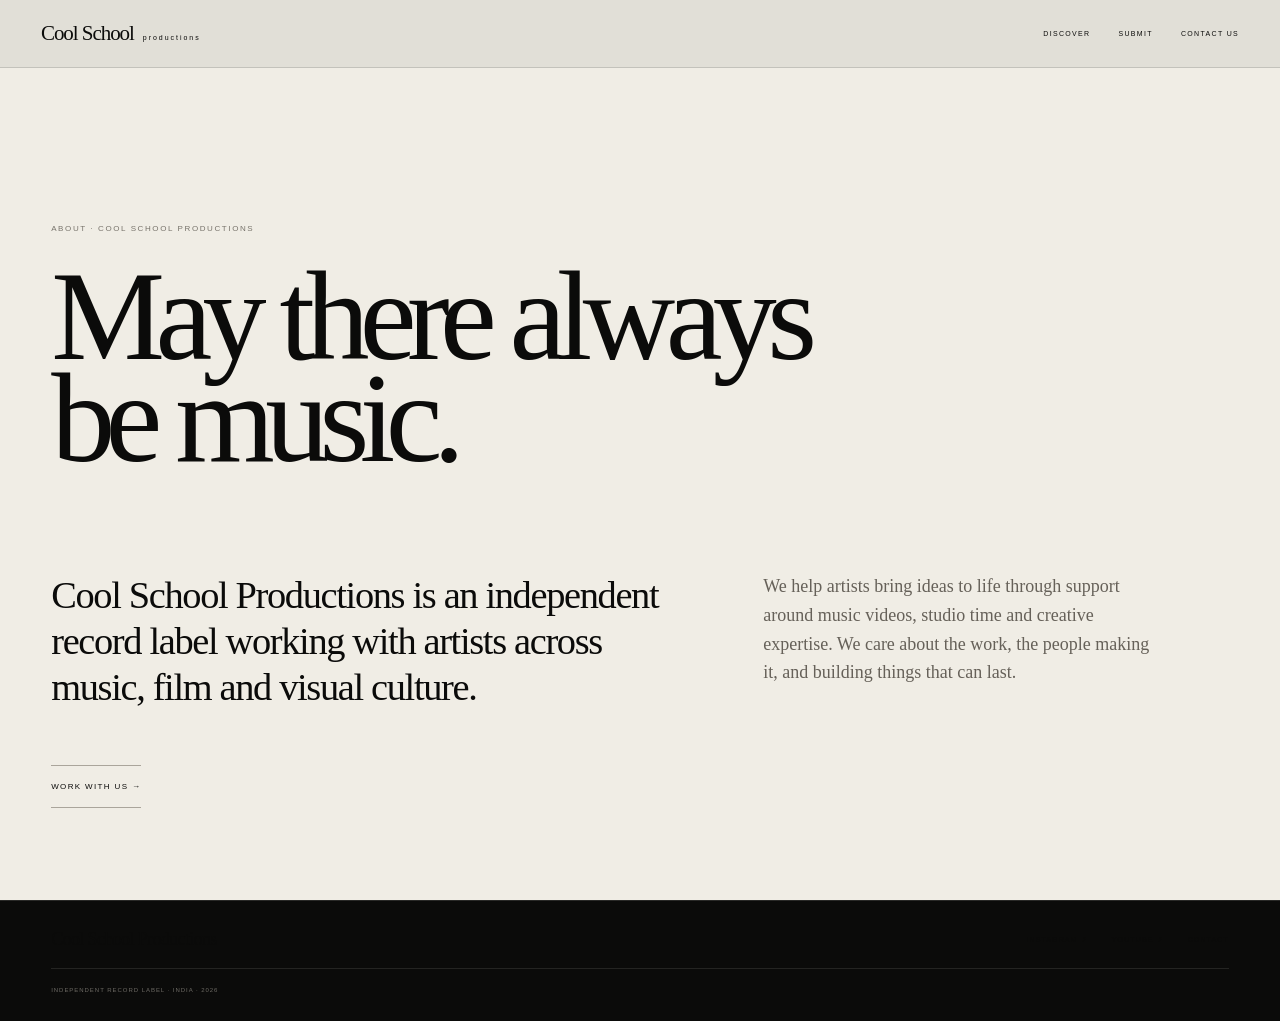
==== commit 11af65d9: "Simplify navigation to Discover Submit Contact" ====
--- a/about.html
+++ b/about.html
@@ -1 +1 @@
-<!doctype html><html><head><meta charset="utf-8"><meta name="viewport" content="width=device-width,initial-scale=1"><link rel="stylesheet" href="style.css"><meta name="description" content="About Cool School Productions, an independent record label working across music, film and artist development."><title>About — Cool School Productions</title></head><body><header><a class="brand" href="index.html"><span>Cool School</span><small>productions</small></a><button id="menu" aria-label="Open menu" aria-expanded="false" aria-controls="site-nav">MENU</button><nav id="site-nav"><a href="about.html">ABOUT</a><a href="artists.html">ARTISTS</a><a href="music.html">MUSIC</a><a href="submissions.html">SUBMIT</a></nav></header><main class="page-main"><section class="editorial-page"><p class="page-kicker">ABOUT · COOL SCHOOL PRODUCTIONS</p><h1>May there always<br>be music.</h1><div class="page-grid"><p class="page-lead">Cool School Productions is an independent record label working with artists across music, film and visual culture.</p><p>We help artists bring ideas to life through support around music videos, studio time and creative expertise. We care about the work, the people making it, and building things that can last.</p></div><a class="page-link" href="submissions.html">WORK WITH US →</a></section></main><footer class="site-footer simple-footer"><a class="simple-footer-brand" href="index.html">Cool School Productions</a><div class="simple-footer-links"><a href="https://www.instagram.com/coolschoolproductions/" target="_blank" rel="noopener">INSTAGRAM ↗</a><a href="https://www.youtube.com/@coolschoolproductions" target="_blank" rel="noopener">YOUTUBE ↗</a><a href="contact.html">CONTACT</a></div><span class="simple-footer-meta">INDEPENDENT RECORD LABEL · INDIA · <span id="year"></span></span></footer><script src="script.js"></script></body></html>+<!doctype html><html><head><meta charset="utf-8"><meta name="viewport" content="width=device-width,initial-scale=1"><link rel="stylesheet" href="style.css"><meta name="description" content="About Cool School Productions, an independent record label working across music, film and artist development."><title>About — Cool School Productions</title></head><body><header><a class="brand" href="index.html"><span>Cool School</span><small>productions</small></a><button id="menu" aria-label="Open menu" aria-expanded="false" aria-controls="site-nav">MENU</button><nav id="site-nav"><a href="index.html#discover">DISCOVER</a><a href="index.html#submit">SUBMIT</a><a href="contact.html">CONTACT US</a></nav></header><main class="page-main"><section class="editorial-page"><p class="page-kicker">ABOUT · COOL SCHOOL PRODUCTIONS</p><h1>May there always<br>be music.</h1><div class="page-grid"><p class="page-lead">Cool School Productions is an independent record label working with artists across music, film and visual culture.</p><p>We help artists bring ideas to life through support around music videos, studio time and creative expertise. We care about the work, the people making it, and building things that can last.</p></div><a class="page-link" href="submissions.html">WORK WITH US →</a></section></main><footer class="site-footer simple-footer"><a class="simple-footer-brand" href="index.html">Cool School Productions</a><div class="simple-footer-links"><a href="https://www.instagram.com/coolschoolproductions/" target="_blank" rel="noopener">INSTAGRAM ↗</a><a href="https://www.youtube.com/@coolschoolproductions" target="_blank" rel="noopener">YOUTUBE ↗</a><a href="contact.html">CONTACT</a></div><span class="simple-footer-meta">INDEPENDENT RECORD LABEL · INDIA · <span id="year"></span></span></footer><script src="script.js"></script></body></html>
--- a/style.css
+++ b/style.css
@@ -393,3 +393,64 @@
  html{scroll-behavior:auto}
  *,*:before,*:after{scroll-behavior:auto!important;animation-duration:.01ms!important;animation-iteration-count:1!important;transition-duration:.01ms!important}
 }
+
+/* Core inner pages */
+.page-main{background:var(--cream);color:var(--black)}
+.editorial-page{min-height:calc(100svh - 68px);padding:clamp(100px,12vw,170px) 4vw 7vw;display:flex;flex-direction:column;justify-content:center}
+.page-kicker{margin:0 0 32px;font-size:8px;letter-spacing:.2em;color:#77736b}
+.editorial-page>h1{font-family:Georgia,serif;font-size:clamp(70px,10vw,150px);font-weight:400;line-height:.8;letter-spacing:-.075em;margin:0 0 clamp(55px,8vw,110px)}
+.editorial-page>h1 em{font-weight:400;color:#77736b}
+.page-grid{display:grid;grid-template-columns:minmax(0,1.1fr) minmax(280px,.7fr);gap:8vw;max-width:1100px}
+.page-grid p{font-family:Georgia,serif;font-size:18px;line-height:1.6;color:#666159;margin:0}
+.page-grid .page-lead,.page-lead{font-family:Georgia,serif;font-size:clamp(23px,3vw,40px);line-height:1.2;letter-spacing:-.035em;color:var(--black)}
+.page-link,.page-primary{display:inline-block;width:max-content;margin-top:55px;padding:16px 0;border-block:1px solid #aaa59b;font-size:8px;letter-spacing:.17em}
+.artist-page-grid{display:grid;grid-template-columns:repeat(3,1fr);border-top:1px solid #aaa59b;border-bottom:1px solid #aaa59b}
+.artist-page-card{padding:28px 24px 32px;border-right:1px solid #c9c5bc;min-height:240px;display:flex;flex-direction:column;justify-content:space-between;transition:background .25s,color .25s}
+.artist-page-card:last-child{border-right:0}.artist-page-card:hover{background:var(--black);color:var(--cream)}
+.artist-page-card span,.artist-page-card small{font-size:7px;letter-spacing:.17em}.artist-page-card h2{font-family:Georgia,serif;font-size:clamp(30px,3vw,48px);font-weight:400;letter-spacing:-.045em;margin:auto 0}
+.catalogue-list{margin-top:70px;border-top:1px solid #aaa59b;max-width:900px}.catalogue-list span{display:block;padding:17px 0;border-bottom:1px solid #d0ccc3;font-size:8px;letter-spacing:.15em}
+.contact-stack{display:flex;flex-direction:column;gap:14px}.contact-stack a{font-family:Georgia,serif;font-size:clamp(18px,2vw,28px);border-bottom:1px solid #bbb6ad;padding-bottom:10px}
+@media(max-width:760px){.editorial-page{min-height:auto;padding:24vw 6vw 18vw}.editorial-page>h1{font-size:18vw;margin-bottom:16vw}.page-grid{grid-template-columns:1fr;gap:10vw}.artist-page-grid{grid-template-columns:1fr}.artist-page-card{min-height:180px;border-right:0;border-bottom:1px solid #c9c5bc}.artist-page-card:last-child{border-bottom:0}.page-primary,.page-link{margin-top:42px}}
+
+/* Fluid responsive music layout — replaces rigid player sizing */
+.vinyl-discover{position:relative;overflow:hidden;min-height:clamp(620px,calc(100svh - 68px),980px)}
+.discover-label{z-index:8;top:clamp(18px,3vh,34px);left:clamp(18px,4vw,64px)}
+.music-status,.music-tabs{display:none!important}
+.vinyl-audio-view{
+ width:min(1180px,90vw);
+ min-height:calc(100svh - 68px);
+ margin-inline:auto;
+ padding:clamp(72px,10vh,120px) 0 clamp(44px,7vh,80px);
+ grid-template-columns:minmax(260px,.85fr) minmax(360px,1.15fr);
+ gap:clamp(44px,8vw,120px);
+ align-items:center
+}
+.audio-record{width:min(38vw,44vh,440px);max-width:100%;margin-inline:auto}
+.audio-deck{width:100%;max-width:620px}
+.audio-deck .audio-heading h2{font-size:clamp(38px,4.5vw,68px)}
+@media(max-width:900px){
+ .vinyl-audio-view{width:88vw;grid-template-columns:minmax(220px,.8fr) minmax(300px,1.2fr);gap:clamp(28px,5vw,54px)}
+ .audio-record{width:min(38vw,38vh,330px)}
+}
+@media(max-width:680px){
+ .vinyl-discover{min-height:100svh}
+ .discover-label{top:18px;left:6vw}
+ .vinyl-audio-view{min-height:100svh;width:88vw;padding:68px 0 38px;grid-template-columns:1fr;gap:clamp(28px,5vh,44px);align-content:center}
+ .audio-record{width:min(64vw,32vh,280px)}
+ .audio-deck{max-width:none}
+ .audio-deck .audio-heading h2{font-size:clamp(34px,10vw,44px)}
+ .audio-heading{gap:12px}
+ .audio-progress{grid-template-columns:32px 1fr 32px;gap:8px}
+}
+@media(max-width:420px){
+ .vinyl-audio-view{width:90vw}
+ .audio-record{width:min(68vw,250px)}
+ .playing-badge{display:none}
+ .audio-deck:before{display:none}
+ .audio-deck .audio-heading h2{font-size:34px}
+}
+@media(max-height:700px) and (min-width:681px){
+ .vinyl-audio-view{padding:64px 0 34px}
+ .audio-record{width:min(34vw,48vh,340px)}
+ .audio-deck .audio-heading h2{font-size:clamp(36px,4vw,56px)}
+}
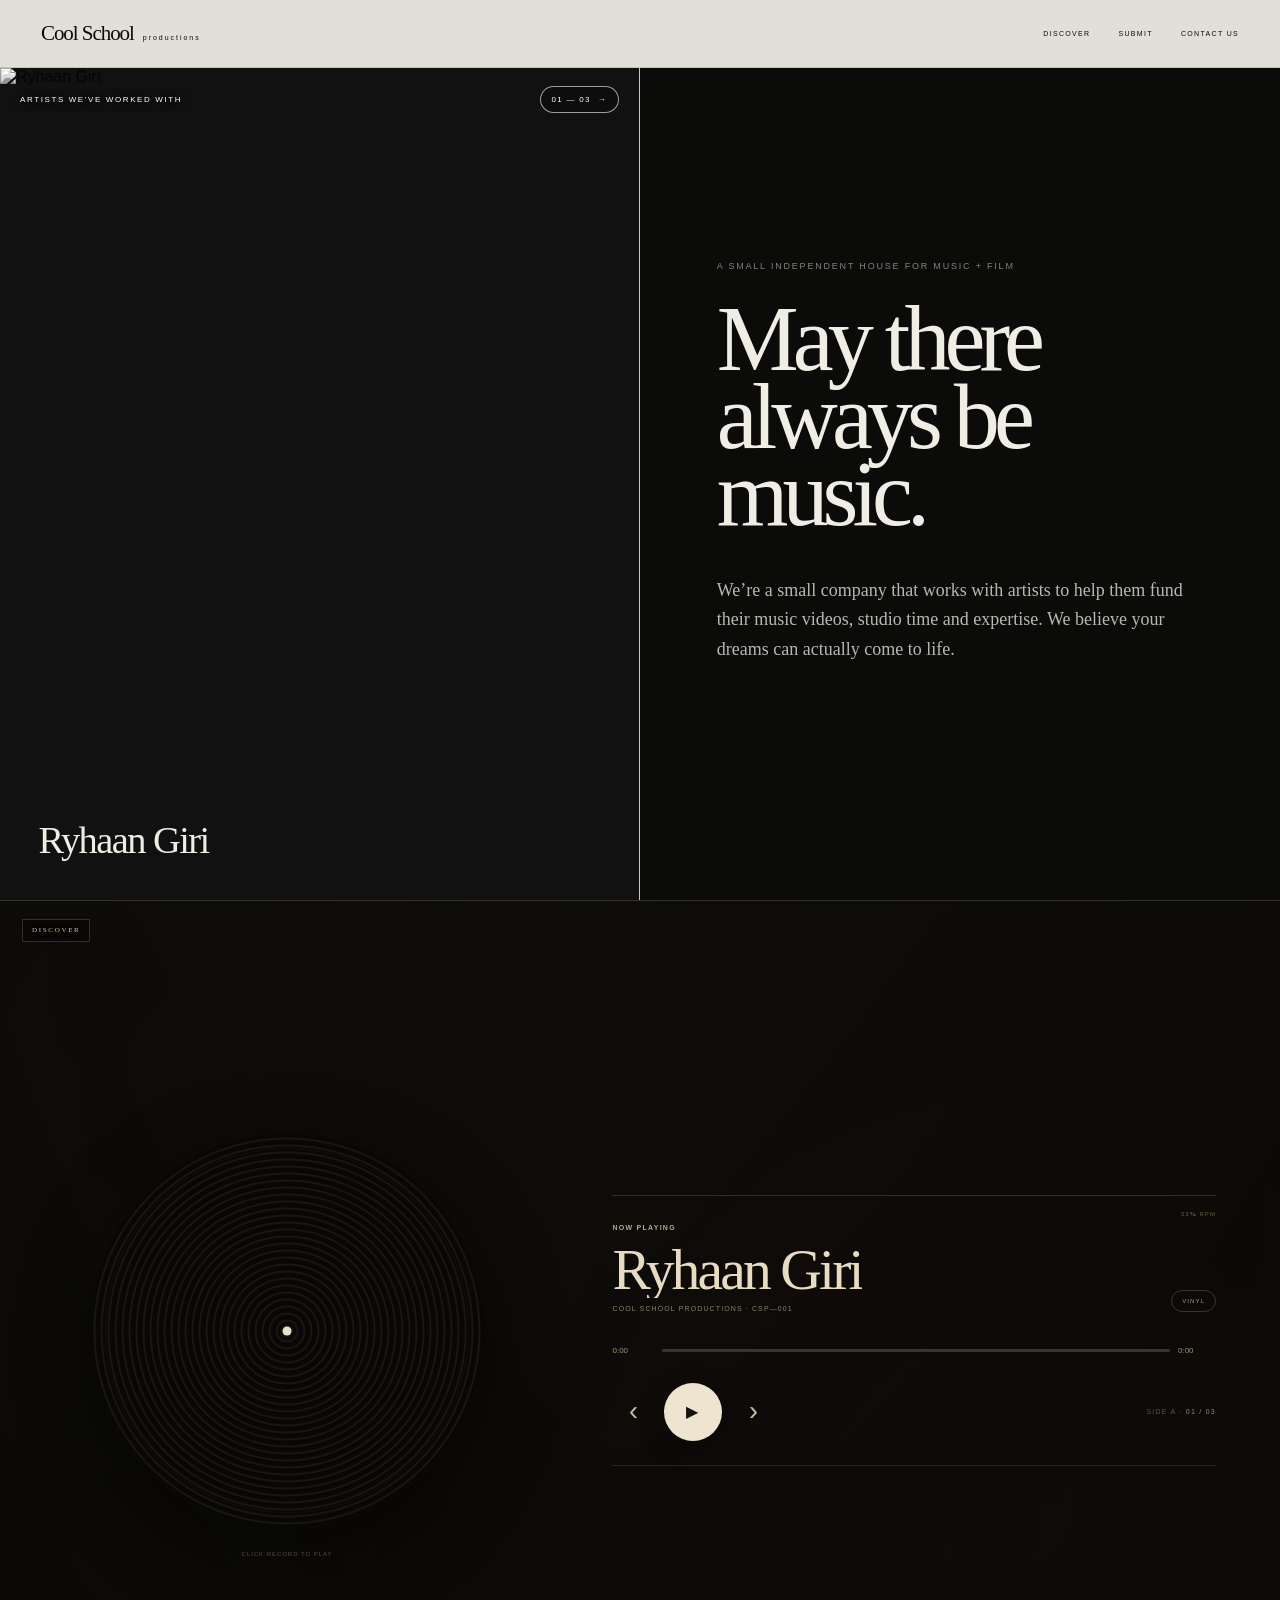
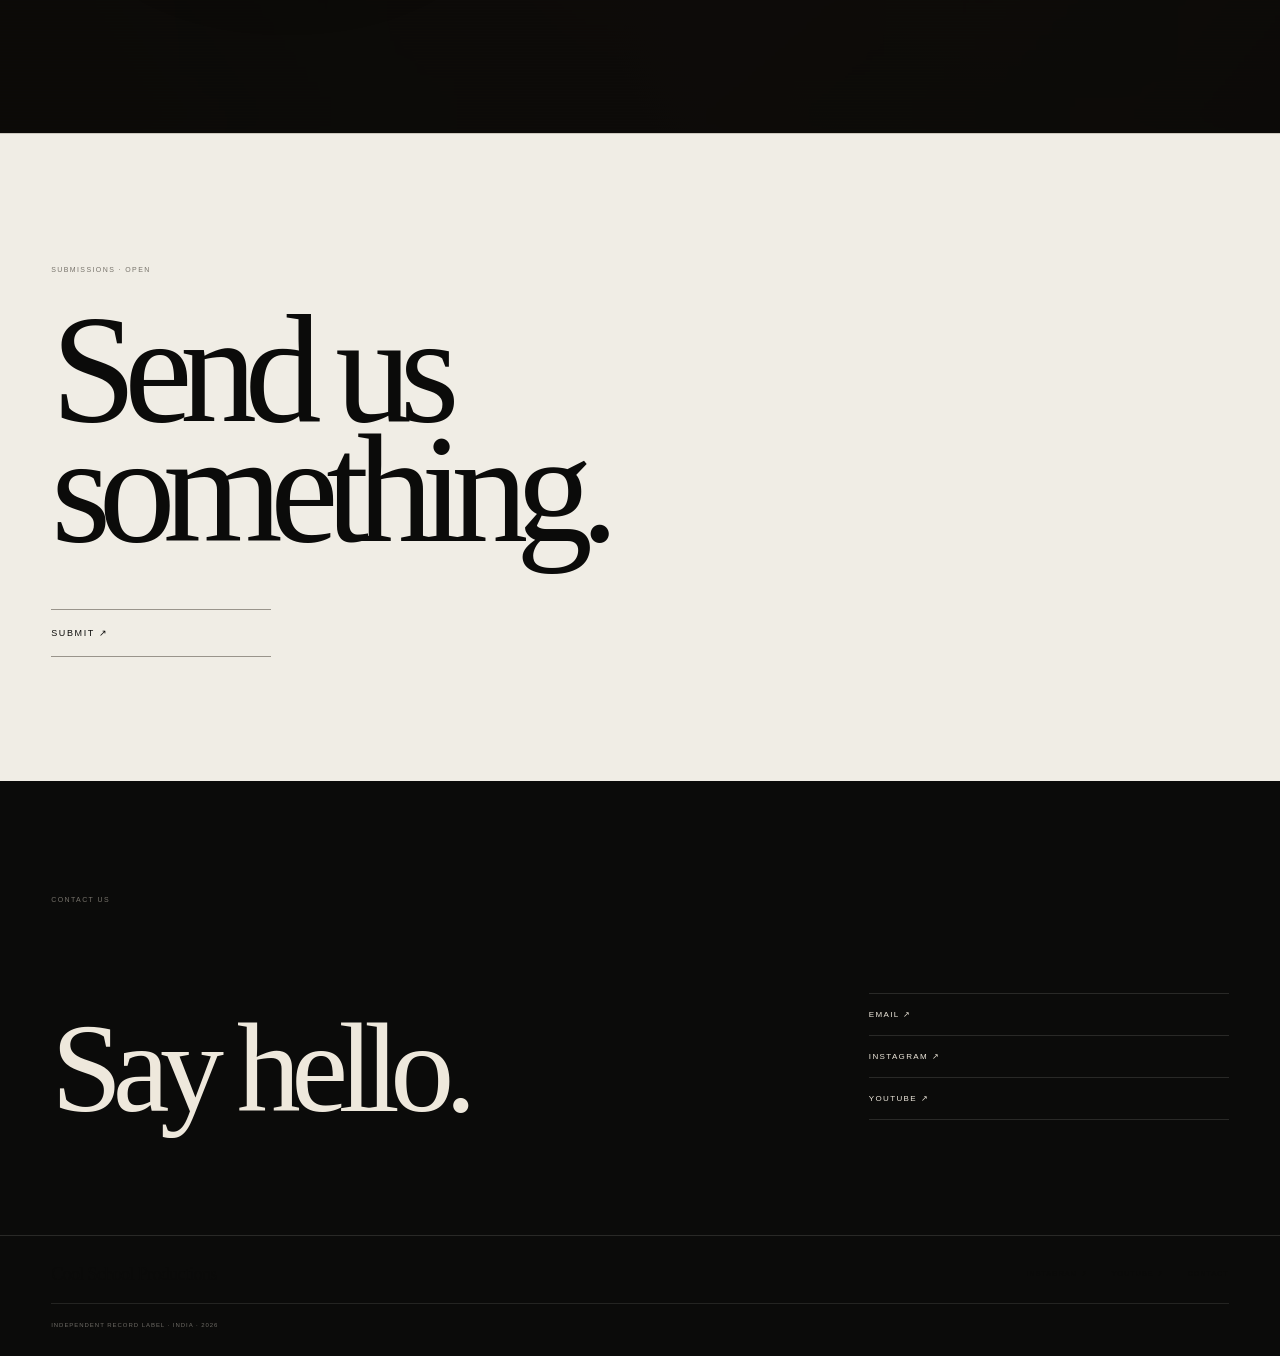
==== commit d42bd1b5: "Consolidate legacy about.html route" ====
--- a/about.html
+++ b/about.html
@@ -1 +1 @@
-<!doctype html><html><head><meta charset="utf-8"><meta name="viewport" content="width=device-width,initial-scale=1"><link rel="stylesheet" href="style.css"><meta name="description" content="About Cool School Productions, an independent record label working across music, film and artist development."><title>About — Cool School Productions</title></head><body><header><a class="brand" href="index.html"><span>Cool School</span><small>productions</small></a><button id="menu" aria-label="Open menu" aria-expanded="false" aria-controls="site-nav">MENU</button><nav id="site-nav"><a href="index.html#discover">DISCOVER</a><a href="index.html#submit">SUBMIT</a><a href="contact.html">CONTACT US</a></nav></header><main class="page-main"><section class="editorial-page"><p class="page-kicker">ABOUT · COOL SCHOOL PRODUCTIONS</p><h1>May there always<br>be music.</h1><div class="page-grid"><p class="page-lead">Cool School Productions is an independent record label working with artists across music, film and visual culture.</p><p>We help artists bring ideas to life through support around music videos, studio time and creative expertise. We care about the work, the people making it, and building things that can last.</p></div><a class="page-link" href="submissions.html">WORK WITH US →</a></section></main><footer class="site-footer simple-footer"><a class="simple-footer-brand" href="index.html">Cool School Productions</a><div class="simple-footer-links"><a href="https://www.instagram.com/coolschoolproductions/" target="_blank" rel="noopener">INSTAGRAM ↗</a><a href="https://www.youtube.com/@coolschoolproductions" target="_blank" rel="noopener">YOUTUBE ↗</a><a href="contact.html">CONTACT</a></div><span class="simple-footer-meta">INDEPENDENT RECORD LABEL · INDIA · <span id="year"></span></span></footer><script src="script.js"></script></body></html>+<!doctype html><html><head><meta charset="utf-8"><meta name="viewport" content="width=device-width,initial-scale=1"><meta http-equiv="refresh" content="0;url=index.html"><link rel="canonical" href="index.html"><title>ABOUT — Cool School Productions</title></head><body><p><a href="index.html">Continue to Cool School Productions →</a></p></body></html>
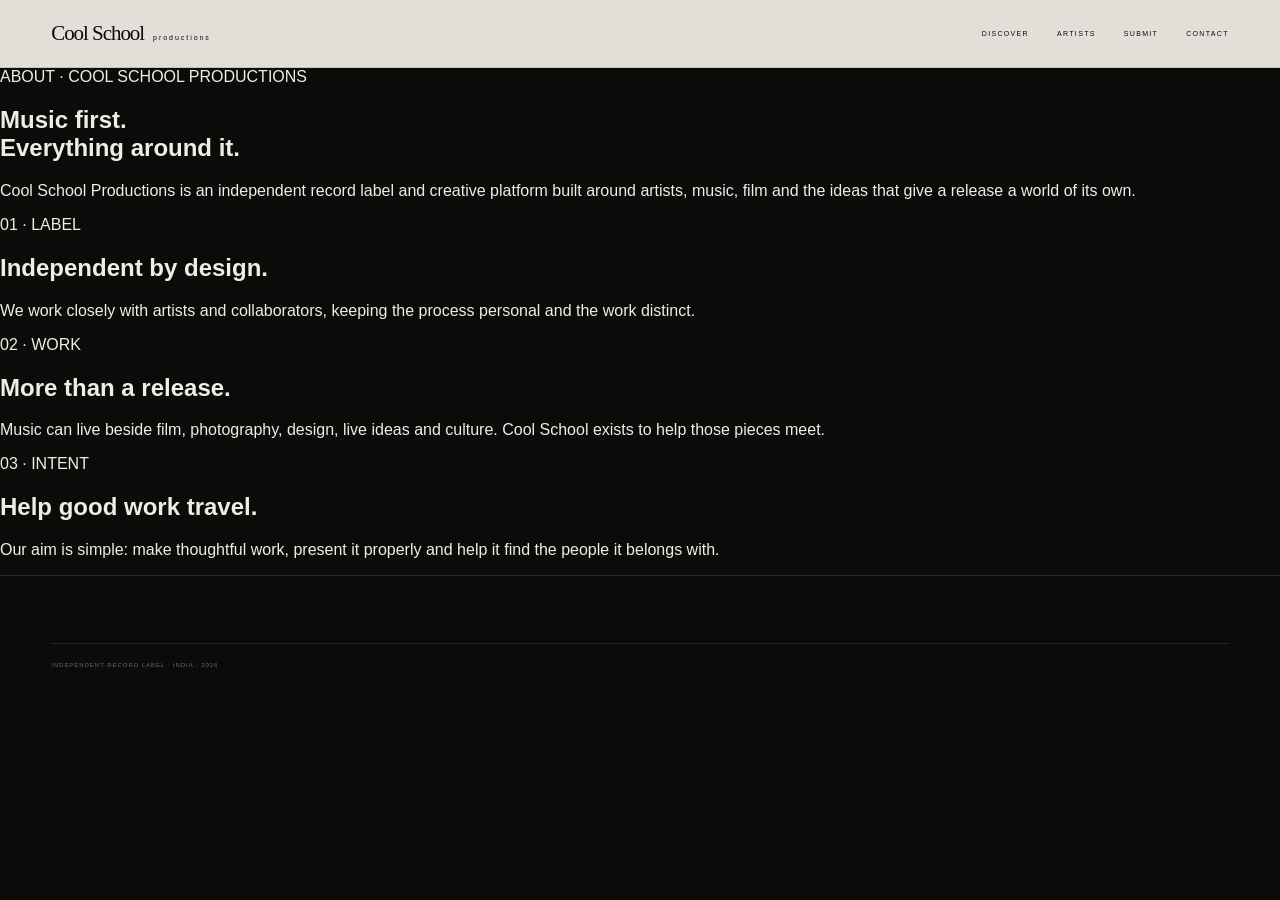
==== commit 94e838ad: "Build complete about page" ====
--- a/about.html
+++ b/about.html
@@ -1 +1 @@
-<!doctype html><html><head><meta charset="utf-8"><meta name="viewport" content="width=device-width,initial-scale=1"><meta http-equiv="refresh" content="0;url=index.html"><link rel="canonical" href="index.html"><title>ABOUT — Cool School Productions</title></head><body><p><a href="index.html">Continue to Cool School Productions →</a></p></body></html>+<!doctype html><html><head><meta charset="utf-8"><meta name="viewport" content="width=device-width,initial-scale=1"><meta name="description" content="About Cool School Productions, an independent record label and creative platform."><title>About — Cool School Productions</title><link rel="stylesheet" href="style.css"></head><body><header><a class="brand" href="index.html"><span>Cool School</span><small>productions</small></a><button id="menu" aria-label="Open menu" aria-expanded="false" aria-controls="site-nav">MENU</button><nav id="site-nav"><a href="discover.html">DISCOVER</a><a href="artists.html">ARTISTS</a><a href="submissions.html">SUBMIT</a><a href="contact.html">CONTACT</a></nav></header><main class="full-page"><section class="full-hero"><span>ABOUT · COOL SCHOOL PRODUCTIONS</span><h1>Music first.<br>Everything around it.</h1><p>Cool School Productions is an independent record label and creative platform built around artists, music, film and the ideas that give a release a world of its own.</p></section><section class="full-grid"><article><span>01 · LABEL</span><h2>Independent by design.</h2><p>We work closely with artists and collaborators, keeping the process personal and the work distinct.</p></article><article><span>02 · WORK</span><h2>More than a release.</h2><p>Music can live beside film, photography, design, live ideas and culture. Cool School exists to help those pieces meet.</p></article><article><span>03 · INTENT</span><h2>Help good work travel.</h2><p>Our aim is simple: make thoughtful work, present it properly and help it find the people it belongs with.</p></article></section></main><footer class="site-footer simple-footer"><a class="simple-footer-brand" href="index.html">Cool School Productions</a><div class="simple-footer-links"><a href="discover.html">DISCOVER</a><a href="legal.html">LEGAL</a><a href="contact.html">CONTACT</a></div><span class="simple-footer-meta">INDEPENDENT RECORD LABEL · INDIA · <span id="year"></span></span></footer><script src="script.js"></script></body></html>
--- a/style.css
+++ b/style.css
@@ -0,0 +1,855 @@
+:root{--cream:#f0ede5;--black:#0b0b0a;--grey:#85827b;--line:#cbc7bd}*{box-sizing:border-box}html{scroll-behavior:smooth}body{margin:0;background:var(--black);color:var(--cream);font-family:Arial,Helvetica,sans-serif}a{color:inherit;text-decoration:none}header{height:74px;padding:0 3.2vw;display:flex;align-items:center;justify-content:space-between;position:sticky;top:0;z-index:20;background:rgba(240,237,229,.94);color:var(--black);border-bottom:1px solid var(--line);backdrop-filter:blur(12px)}.brand{display:flex;align-items:baseline;gap:9px}.brand span{font-family:Georgia,serif;font-size:21px;letter-spacing:-.05em}.brand small{font-size:7px;letter-spacing:.28em}nav{display:flex;gap:30px;font-size:9px;letter-spacing:.14em}#menu{display:none;border:0;background:none;font:inherit;font-size:10px}.opening{min-height:clamp(560px,72vh,720px);display:grid;grid-template-columns:1fr 1fr}.opening-mark{background:var(--cream);color:var(--black);display:flex;align-items:center;justify-content:center;padding:6vw;border-right:1px solid var(--line)}.wordmark,.footer-wordmark{display:flex;flex-direction:column;align-items:center}.wordmark span,.footer-wordmark span{font-family:Georgia,serif;font-size:clamp(55px,6vw,98px);line-height:.85;letter-spacing:-.075em;white-space:nowrap}.wordmark small,.footer-wordmark small{font-size:11px;letter-spacing:.62em;padding-left:.62em;margin-top:28px}.opening-message{padding:6vw;display:flex;flex-direction:column;justify-content:center}.kicker{font-size:9px;letter-spacing:.2em;color:var(--grey);margin:0 0 30px}.opening h1{font-family:Georgia,serif;font-size:clamp(58px,7.2vw,112px);font-weight:400;line-height:.84;letter-spacing:-.065em;margin:0 0 42px}.prayer{font-family:Georgia,serif;font-size:18px;line-height:1.65;color:#bbb7ad;max-width:580px;margin:0 0 42px}.soft-link{width:max-content;font-size:10px;letter-spacing:.13em;padding-bottom:6px;border-bottom:1px solid #575750}.interlude{min-height:60vh;padding:7vw 4vw;display:flex;flex-direction:column;justify-content:space-between}.interlude p{font-family:Georgia,serif;font-size:clamp(52px,7vw,108px);line-height:.88;letter-spacing:-.06em;margin:0}.interlude em{font-weight:400}.interlude span{font-size:9px;letter-spacing:.18em;align-self:flex-end}.light{background:var(--cream);color:var(--black)}.light span{color:#77736b}.dark{background:var(--black);color:var(--cream);border-block:1px solid #292927}.dark span{color:#777}.work-section{background:var(--cream);color:var(--black)}.section-line{height:70px;padding:0 3.2vw;display:flex;align-items:center;justify-content:space-between;border-bottom:1px solid var(--line);font-size:9px;letter-spacing:.16em}.work-grid{display:grid;grid-template-columns:repeat(3,1fr)}.work-card{padding:2vw;border-right:1px solid var(--line)}.work-card:last-child{border-right:0}.image{position:relative;aspect-ratio:4/5;overflow:hidden;background:#222}.image img{width:100%;height:100%;object-fit:cover;filter:grayscale(1) contrast(1.08);transition:.5s}.image:after{content:"";position:absolute;inset:0;background:linear-gradient(transparent 60%,rgba(0,0,0,.42))}.image span{position:absolute;z-index:2;left:18px;bottom:15px;color:white;font-family:Georgia,serif;font-size:40px}.work-card:hover img{transform:scale(1.02);filter:grayscale(.35)}.work-card h2{font-family:Georgia,serif;font-size:25px;font-weight:400;margin:18px 0 8px}.work-card p{font-size:8px;letter-spacing:.16em;color:#77736b}.submit{background:var(--cream);color:var(--black);padding:10vw 4vw 11vw}.submit h2{font-family:Georgia,serif;font-size:clamp(58px,8vw,120px);font-weight:400;line-height:.85;letter-spacing:-.065em;margin:0 0 42px}.submit>p:not(.kicker){font-family:Georgia,serif;font-size:19px;line-height:1.6;max-width:600px;color:#57544d}.mail{display:inline-block;font-family:Georgia,serif;font-size:clamp(20px,2.4vw,34px);margin-top:32px;border-bottom:1px solid #88837a;padding-bottom:7px}.submit>small{display:block;margin-top:28px;font-size:9px;letter-spacing:.12em;color:#77736b}footer{padding:8vw 4vw 2vw;background:var(--black);min-height:65vh;display:flex;flex-direction:column;justify-content:flex-end}.footer-wordmark{align-items:flex-start;margin-bottom:5vw}.footer-wordmark span{font-size:clamp(52px,8vw,120px)}.footer-wordmark small{margin-left:3px}footer>p{font-family:Georgia,serif;font-size:clamp(30px,4vw,60px);line-height:1.05;max-width:800px;color:#aaa69d;margin:0 0 8vw}.footer-row{display:flex;justify-content:space-between;border-top:1px solid #292927;padding-top:18px;font-size:8px;letter-spacing:.16em;color:#777}@media(max-width:760px){header{height:60px;padding:0 5vw}nav{display:none;position:absolute;top:60px;left:0;right:0;background:var(--cream);padding:28px 5vw;flex-direction:column}nav.open{display:flex}#menu{display:block}.opening{grid-template-columns:1fr}.opening-mark{min-height:45vh;border-right:0;border-bottom:1px solid var(--line)}.wordmark span{font-size:15vw}.wordmark small{font-size:8px}.opening-message{min-height:70vh;padding:16vw 6vw}.opening h1{font-size:16vw}.interlude{min-height:52vh;padding:16vw 6vw}.interlude p{font-size:14vw}.work-grid{grid-template-columns:1fr}.work-card{padding:6vw;border-right:0;border-bottom:1px solid var(--line)}.image{aspect-ratio:16/11}.section-line{padding:0 5vw}.submit{padding:20vw 6vw}.submit h2{font-size:15vw}.mail{font-size:18px;word-break:break-word}footer{padding:20vw 6vw 5vw;min-height:70vh}.footer-wordmark span{font-size:16vw}.footer-wordmark small{font-size:8px}.footer-row{flex-direction:column;gap:20px}}
+/* Hero showcase */
+.hero-showcase{padding:0;overflow:hidden;display:block;background:#111;position:relative}.hero-track{height:100%;display:flex;overflow-x:auto;scroll-snap-type:x mandatory;scrollbar-width:none}.hero-track::-webkit-scrollbar{display:none}.hero-track figure{position:relative;flex:0 0 100%;height:100%;min-height:clamp(560px,72vh,720px);margin:0;scroll-snap-align:start;overflow:hidden}.hero-track img{width:100%;height:100%;object-fit:cover;display:block;filter:grayscale(1) contrast(1.06);transition:filter .5s ease,transform .8s ease}.hero-track figure:hover img{filter:grayscale(.25);transform:scale(1.012)}.hero-track figure:after{content:"";position:absolute;inset:55% 0 0;background:linear-gradient(transparent,rgba(0,0,0,.55));pointer-events:none}.hero-track figcaption{position:absolute;z-index:2;left:3vw;bottom:3vw;color:var(--cream);font-family:Georgia,serif;font-size:clamp(28px,3vw,46px);letter-spacing:-.04em}.showcase-hint{position:absolute;z-index:5;left:20px;right:20px;top:18px;display:flex;justify-content:space-between;align-items:center;color:#fff;font-size:8px;letter-spacing:.16em;text-shadow:0 1px 10px rgba(0,0,0,.55);pointer-events:none}.showcase-hint b{font-weight:400;border:1px solid rgba(255,255,255,.6);border-radius:999px;padding:8px 11px;background:rgba(0,0,0,.18);backdrop-filter:blur(6px)}@media(max-width:760px){.opening{min-height:auto}.hero-showcase{min-height:46vh}.hero-track figure{min-height:46vh}.hero-track figcaption{left:5vw;bottom:5vw}.showcase-hint{left:14px;right:14px;top:14px}.showcase-hint span{font-size:7px}}
+
+.people-reel .name-thumb{background:radial-gradient(circle at 70% 28%,#35332f 0%,#171716 36%,#0b0b0a 78%);display:flex;align-items:center;justify-content:center;min-height:520px;position:relative;overflow:hidden}.people-reel .name-thumb:before{content:"";position:absolute;inset:24px;border:1px solid rgba(240,237,229,.18)}.people-reel .name-card{position:relative;z-index:1;display:flex;flex-direction:column;align-items:center;text-align:center}.people-reel .name-card span{font-family:Georgia,serif;font-size:clamp(52px,6vw,92px);line-height:.82;letter-spacing:-.06em;color:var(--cream)}.people-reel .name-card small{margin-top:28px;font-size:8px;letter-spacing:.28em;color:#8b8881}.people-reel .name-thumb figcaption{position:absolute;left:22px;bottom:18px;font-family:Arial,Helvetica,sans-serif;font-size:9px;letter-spacing:.14em;color:#d5d1c8}
+@media(max-width:760px){.people-reel .name-thumb{min-height:46vh}.people-reel .name-card span{font-size:15vw}}
+
+/* Discover video gallery */
+.video-gallery{background:var(--cream);color:var(--black);padding:8vw 0 9vw;overflow:hidden;border-top:1px solid var(--line)}
+.gallery-head{padding:0 4vw 4vw;display:flex;align-items:flex-end;justify-content:space-between;gap:30px}
+.gallery-head h2{font-family:Georgia,serif;font-size:clamp(52px,7vw,105px);font-weight:400;line-height:.86;letter-spacing:-.065em;margin:12px 0 0}
+.gallery-nav{display:flex;align-items:center;gap:14px;font-size:8px;letter-spacing:.18em;white-space:nowrap}
+.gallery-nav button{width:44px;height:44px;border:1px solid #aaa59b;border-radius:50%;background:transparent;font-size:18px;cursor:pointer;transition:.2s}
+.gallery-nav button:hover{background:var(--black);color:var(--cream);border-color:var(--black)}
+.video-track{display:flex;gap:1.2vw;overflow-x:auto;scroll-snap-type:x mandatory;scroll-behavior:smooth;padding:0 4vw 2vw;scrollbar-width:none}
+.video-track::-webkit-scrollbar{display:none}
+.video-slide{flex:0 0 min(76vw,980px);scroll-snap-align:start}
+.video-frame{aspect-ratio:16/9;background:#0b0b0a;overflow:hidden}
+.video-frame iframe{width:100%;height:100%;border:0;display:block}
+.video-meta{display:grid;grid-template-columns:42px 1fr auto;align-items:end;border-top:1px solid #aaa59b;padding:14px 0 0;margin-top:14px}
+.video-meta>span{font-family:Georgia,serif;font-size:18px}
+.video-meta h3{font-family:Georgia,serif;font-size:clamp(25px,3vw,42px);font-weight:400;letter-spacing:-.045em;margin:0}
+.video-meta p{font-size:8px;letter-spacing:.16em;color:#77736b;margin:0 0 6px;text-align:right}
+@media(max-width:760px){.gallery-head{padding:18vw 6vw 8vw;align-items:flex-start;flex-direction:column}.gallery-head h2{font-size:15vw}.gallery-nav{width:100%;justify-content:flex-end}.video-track{gap:4vw;padding:0 6vw 8vw}.video-slide{flex-basis:88vw}.video-meta{grid-template-columns:30px 1fr}.video-meta p{grid-column:2;text-align:left;margin-top:7px}}
+
+/* Compact Discover refinement */
+.video-gallery{padding:6vw 0 7vw}
+.gallery-head{max-width:1240px;margin:0 auto;padding:0 32px 32px;align-items:flex-end}
+.gallery-head h2{font-size:clamp(38px,4.4vw,68px);line-height:.92;max-width:650px}
+.gallery-nav{gap:10px}
+.gallery-nav button{width:36px;height:36px;font-size:15px}
+.video-track{max-width:1240px;margin:0 auto;display:grid;grid-template-columns:repeat(3,minmax(0,1fr));gap:18px;padding:0 32px 8px;overflow:visible;scroll-snap-type:none}
+.video-slide{min-width:0}
+.video-frame{aspect-ratio:16/9;border-radius:2px}
+.video-meta{grid-template-columns:28px 1fr;padding-top:10px;margin-top:10px}
+.video-meta>span{font-size:12px;color:#77736b}
+.video-meta h3{font-size:20px;letter-spacing:-.025em}
+.video-meta p{grid-column:2;text-align:left;margin:5px 0 0;font-size:7px;line-height:1.5}
+@media(min-width:761px){.gallery-nav span{display:none}}
+@media(max-width:760px){.video-gallery{padding:4vw 0 14vw}.gallery-head{padding:16vw 6vw 7vw}.gallery-head h2{font-size:12vw}.video-track{display:flex;max-width:none;gap:12px;padding:0 6vw 5vw;overflow-x:auto;scroll-snap-type:x mandatory}.video-slide{flex:0 0 82vw;scroll-snap-align:start}.video-meta h3{font-size:20px}.gallery-nav button{width:34px;height:34px}}
+
+/* Full-bleed Discover */
+.discover-full{position:relative;background:#0b0b0a;color:var(--cream);padding:0;min-height:100vh;border:0;overflow:hidden}
+.discover-full .discover-label{position:absolute;z-index:5;top:20px;left:24px;font-size:8px;letter-spacing:.2em;color:#fff;text-shadow:0 1px 8px rgba(0,0,0,.45);pointer-events:none}
+.discover-full .video-track{max-width:none;width:100%;height:100vh;margin:0;padding:0;display:grid;grid-template-columns:repeat(3,1fr);gap:1px;background:#0b0b0a;overflow:hidden}
+.discover-full .video-slide{min-width:0;height:100%;margin:0}
+.discover-full .video-frame{width:100%;height:100%;aspect-ratio:auto;border-radius:0;background:#000}
+.discover-full .video-frame iframe{width:100%;height:100%;display:block}
+@media(max-width:760px){.discover-full{min-height:100svh}.discover-full .discover-label{top:16px;left:16px}.discover-full .video-track{height:100svh;display:flex;gap:1px;padding:0;overflow-x:auto;scroll-snap-type:x mandatory}.discover-full .video-slide{flex:0 0 100vw;height:100svh;scroll-snap-align:start}.discover-full .video-frame{height:100%}}
+
+/* Final Discover polish */
+.discover-full{min-height:auto;background:#080808;border-top:1px solid rgba(255,255,255,.12)}
+.discover-full .discover-label{top:18px;left:22px;padding:7px 9px;background:rgba(8,8,8,.58);border:1px solid rgba(255,255,255,.16);font-size:7px;line-height:1;letter-spacing:.22em;backdrop-filter:blur(8px);-webkit-backdrop-filter:blur(8px)}
+.discover-full .video-track{height:auto;min-height:72vh;grid-template-columns:repeat(3,minmax(0,1fr));gap:1px;background:rgba(255,255,255,.12)}
+.discover-full .video-slide{height:auto;min-height:72vh;background:#080808}
+.discover-full .video-frame{height:100%;min-height:72vh;position:relative;overflow:hidden}
+.discover-full .video-frame iframe{position:absolute;inset:0;border:0;background:#000}
+@media(min-width:761px){.discover-full .video-track{max-height:820px}.discover-full .video-slide,.discover-full .video-frame{max-height:820px}}
+@media(max-width:760px){.discover-full{min-height:auto}.discover-full .discover-label{top:14px;left:14px}.discover-full .video-track{height:72svh;min-height:0}.discover-full .video-slide{height:72svh;min-height:0}.discover-full .video-frame{height:72svh;min-height:0}}
+
+/* Site footer */
+.site-footer{background:var(--cream);color:var(--black);padding:7vw 4vw 2.5vw;min-height:42vh;display:flex;flex-direction:column;justify-content:space-between;border-top:1px solid var(--line)}
+.footer-top{display:flex;justify-content:space-between;align-items:flex-start;gap:40px}
+.footer-brand{font-family:Georgia,serif;font-size:clamp(48px,6.5vw,100px);font-weight:400;line-height:.78;letter-spacing:-.065em}
+.footer-brand span{font-size:.42em;letter-spacing:-.035em}
+.footer-top>p{margin:5px 0 0;font-size:8px;line-height:1.8;letter-spacing:.18em;text-align:right;color:#68645d}
+.footer-bottom{display:flex;justify-content:space-between;align-items:flex-end;border-top:1px solid #bcb7ad;padding-top:15px;margin-top:8vw;font-size:8px;letter-spacing:.16em;color:#68645d}
+.footer-links{display:flex;gap:26px}
+.footer-links a{transition:opacity .2s}.footer-links a:hover{opacity:.5}
+@media(max-width:760px){.site-footer{padding:16vw 6vw 6vw;min-height:48vh}.footer-top{flex-direction:column}.footer-brand{font-size:15vw}.footer-top>p{text-align:left}.footer-bottom{margin-top:18vw;align-items:flex-start;gap:25px;flex-direction:column}.footer-links{gap:18px;flex-wrap:wrap}}
+
+/* Label-level precision */
+header{border-bottom:1px solid rgba(20,20,18,.14)}
+nav{gap:28px}nav a{font-size:7px;letter-spacing:.19em}
+.opening-message{padding-left:5vw;padding-right:5vw}
+.opening-message .prayer{max-width:490px}
+.showcase-hint span{letter-spacing:.2em}
+.site-footer{min-height:36vh;padding-top:6vw}
+.footer-brand{max-width:700px}
+.footer-top>p{letter-spacing:.2em}
+@media(max-width:760px){nav{gap:20px}.site-footer{min-height:42vh}}
+
+/* Vinyl Discover */
+.vinyl-discover{background:#080808;min-height:100vh;padding:0;display:flex;align-items:center}
+.vinyl-discover .discover-label{position:absolute;top:18px;left:22px}
+.vinyl-track{width:100%;display:grid;grid-template-columns:repeat(3,minmax(0,1fr));gap:0;align-items:center}
+.vinyl-piece{min-width:0;display:grid;place-items:center;padding:5vw 2vw}
+.vinyl-shell{width:min(29vw,440px);aspect-ratio:1;display:grid;place-items:center}
+.vinyl-disc{position:relative;width:100%;height:100%;border-radius:50%;overflow:hidden;background:repeating-radial-gradient(circle at center,#0b0b0b 0 2px,#151515 3px 4px,#090909 5px 7px);box-shadow:0 18px 60px rgba(0,0,0,.42),inset 0 0 0 1px rgba(255,255,255,.08)}
+.vinyl-disc:before{content:"";position:absolute;inset:4%;border-radius:50%;background:conic-gradient(from 20deg,transparent,rgba(255,255,255,.09),transparent 18%,rgba(255,255,255,.04),transparent 40%,rgba(255,255,255,.08),transparent 70%);pointer-events:none;z-index:2}
+.vinyl-video{position:absolute;z-index:3;left:50%;top:50%;width:58%;height:58%;transform:translate(-50%,-50%);border-radius:50%;overflow:hidden;background:#000;box-shadow:0 0 0 3px #080808,0 0 0 4px rgba(255,255,255,.12)}
+.vinyl-video iframe{position:absolute;left:50%;top:50%;width:178%;height:100%;transform:translate(-50%,-50%);border:0}
+.vinyl-spindle{position:absolute;z-index:5;left:50%;top:50%;width:9px;height:9px;border-radius:50%;background:#e7e2d8;transform:translate(-50%,-50%);box-shadow:0 0 0 2px #111;pointer-events:none}
+.vinyl-disc.is-playing{animation:vinylSpin 5.2s linear infinite}
+.vinyl-disc.is-playing .vinyl-video{animation:vinylCounterSpin 5.2s linear infinite}
+@keyframes vinylSpin{to{transform:rotate(360deg)}}@keyframes vinylCounterSpin{to{transform:translate(-50%,-50%) rotate(-360deg)}}
+@media(max-width:760px){.vinyl-discover{min-height:88svh}.vinyl-track{display:flex;overflow-x:auto;scroll-snap-type:x mandatory}.vinyl-piece{flex:0 0 100vw;min-height:88svh;padding:18vw 8vw 10vw;scroll-snap-align:start}.vinyl-shell{width:min(84vw,430px)}}
+
+/* Vinyl catalogue metadata */
+.vinyl-piece{align-content:center}
+.vinyl-meta{width:min(29vw,440px);display:grid;grid-template-columns:auto 1fr;gap:5px 16px;border-top:1px solid rgba(255,255,255,.2);padding-top:12px;margin-top:18px;color:#e8e4dc}
+.vinyl-meta span{font-size:7px;letter-spacing:.2em;color:#777}
+.vinyl-meta strong{font-family:Georgia,serif;font-size:16px;font-weight:400;letter-spacing:-.02em;text-align:right}
+.vinyl-meta small{grid-column:1/-1;font-size:7px;letter-spacing:.16em;color:#777}
+@media(max-width:760px){.vinyl-meta{width:min(84vw,430px);margin-top:16px}.vinyl-meta strong{font-size:15px}}
+
+/* One-record-per-slide Discover */
+.vinyl-discover{height:100vh;min-height:680px;display:block;overflow:hidden;position:relative}
+.vinyl-track{width:100%;height:100%;display:flex;overflow-x:auto;overflow-y:hidden;scroll-snap-type:x mandatory;scroll-behavior:smooth;scrollbar-width:none}
+.vinyl-track::-webkit-scrollbar{display:none}
+.vinyl-piece{position:relative;flex:0 0 100%;width:100%;height:100%;min-height:0;padding:6vh 6vw 4vh;display:flex;flex-direction:column;align-items:center;justify-content:center;scroll-snap-align:start;scroll-snap-stop:always}
+.vinyl-shell{width:min(64vh,620px);max-width:72vw;flex:0 0 auto}
+.vinyl-meta{width:min(64vh,620px);max-width:72vw;margin-top:18px}
+.vinyl-discover .discover-label{z-index:10}
+@media(max-width:760px){.vinyl-discover{height:88svh;min-height:620px}.vinyl-track{height:100%;display:flex}.vinyl-piece{flex:0 0 100vw;width:100vw;height:100%;min-height:0;padding:10vh 6vw 5vh}.vinyl-shell{width:min(74vw,52vh);max-width:none}.vinyl-meta{width:min(74vw,52vh);max-width:none}}
+
+/* Tactile Discover interaction */
+.vinyl-shell{transition:transform .45s cubic-bezier(.2,.7,.2,1),filter .45s ease;cursor:pointer}
+.vinyl-piece:hover .vinyl-shell{transform:scale(1.025);filter:brightness(1.06)}
+.vinyl-piece:focus-within .vinyl-shell{transform:scale(1.015)}
+.vinyl-video{transition:box-shadow .3s ease,transform .3s ease}
+.vinyl-piece:hover .vinyl-video{box-shadow:0 0 0 3px #080808,0 0 0 5px rgba(255,255,255,.28)}
+.vinyl-play{position:absolute;z-index:8;left:50%;top:50%;width:54px;height:54px;display:grid;place-items:center;border-radius:50%;transform:translate(-50%,-50%);background:rgba(245,242,235,.92);color:#090909;font-family:Arial,sans-serif;font-size:17px;padding-left:3px;box-shadow:0 8px 28px rgba(0,0,0,.28);pointer-events:none;transition:transform .25s ease,opacity .25s ease}
+.vinyl-piece:hover .vinyl-play{transform:translate(-50%,-50%) scale(1.08)}
+.vinyl-disc.is-playing .vinyl-play{opacity:0}
+.vinyl-controls{position:absolute;z-index:12;left:50%;bottom:24px;transform:translateX(-50%);display:flex;align-items:center;gap:14px;padding:7px 9px;border:1px solid rgba(255,255,255,.14);border-radius:999px;background:rgba(10,10,10,.58);backdrop-filter:blur(14px);-webkit-backdrop-filter:blur(14px)}
+.vinyl-controls>button{width:38px;height:38px;border:0;border-radius:50%;background:transparent;color:#f2eee6;font-size:16px;cursor:pointer;transition:background .2s,transform .2s}
+.vinyl-controls>button:hover{background:rgba(255,255,255,.12);transform:scale(1.05)}
+.vinyl-dots{display:flex;gap:7px;align-items:center;padding:0 3px}
+.vinyl-dots button{width:6px;height:6px;padding:0;border:0;border-radius:50%;background:rgba(255,255,255,.3);cursor:pointer;transition:width .25s,background .25s,border-radius .25s}
+.vinyl-dots button.active{width:20px;border-radius:999px;background:#f2eee6}
+@media(max-width:760px){.vinyl-controls{bottom:14px}.vinyl-play{width:48px;height:48px}.vinyl-piece:hover .vinyl-shell{transform:none}}
+
+/* Split vinyl + video showcase */
+.vinyl-piece{padding:7vh 5vw 8vh}
+.vinyl-project{width:min(1180px,90vw);display:grid;grid-template-columns:minmax(280px,.78fr) minmax(420px,1.22fr);gap:clamp(34px,5vw,80px);align-items:center}
+.vinyl-project .vinyl-shell{width:100%;max-width:470px;justify-self:end}
+.vinyl-label{position:absolute;z-index:3;left:50%;top:50%;width:34%;height:34%;transform:translate(-50%,-50%);border-radius:50%;background:#e8e3d9;color:#111;display:flex;flex-direction:column;align-items:center;justify-content:center;text-align:center;pointer-events:none}
+.vinyl-label span{font-family:Georgia,serif;font-size:clamp(12px,1.2vw,18px);letter-spacing:-.03em}.vinyl-label small{margin-top:6px;font-size:6px;letter-spacing:.18em}
+.vinyl-video-panel{position:relative;width:100%;aspect-ratio:16/9;background:#000;overflow:hidden;box-shadow:0 18px 60px rgba(0,0,0,.28)}
+.vinyl-video-panel iframe{position:absolute;inset:0;width:100%;height:100%;border:0}
+.vinyl-video-panel .vinyl-play{z-index:2}
+.vinyl-disc.is-playing{animation:vinylSpin 5.2s linear infinite}
+.vinyl-piece:has(.vinyl-disc.is-playing) .vinyl-video-panel .vinyl-play{opacity:0}
+.vinyl-meta{width:min(1180px,90vw);grid-template-columns:auto 1fr;max-width:none}
+@media(max-width:760px){.vinyl-piece{padding:9vh 6vw 8vh;justify-content:center}.vinyl-project{width:88vw;display:flex;flex-direction:column;gap:24px}.vinyl-project .vinyl-shell{width:min(62vw,290px);align-self:center}.vinyl-video-panel{width:88vw}.vinyl-meta{width:88vw}.vinyl-label span{font-size:12px}}
+
+/* Complete Music UI */
+.vinyl-discover{background:linear-gradient(180deg,#0d0d0c 0%,#070707 100%)}
+.music-status{position:absolute;z-index:11;right:22px;top:18px;display:flex;align-items:center;gap:8px;color:#8c8982;font-size:7px;letter-spacing:.18em}
+.status-dot{width:5px;height:5px;border-radius:50%;background:#777;transition:.25s}
+.vinyl-discover.is-playing .status-dot{background:#eee;box-shadow:0 0 0 4px rgba(255,255,255,.08)}
+.vinyl-discover.is-playing .music-status{color:#d8d4cc}
+.vinyl-project{padding:18px;border:1px solid rgba(255,255,255,.08);background:rgba(255,255,255,.018)}
+.vinyl-video-panel{border:1px solid rgba(255,255,255,.1)}
+.vinyl-meta{border-top-color:rgba(255,255,255,.16);row-gap:7px}
+.track-line{grid-column:1/-1;display:grid;grid-template-columns:24px 1fr auto;gap:10px;align-items:center;margin-top:8px;font-size:6px;letter-spacing:.18em;color:#696761}
+.track-line div{height:1px;background:linear-gradient(90deg,#e8e3d9 0 0%,rgba(255,255,255,.14) 0 100%);transition:background .25s}
+.vinyl-piece:has(.vinyl-disc.is-playing) .track-line div{background:linear-gradient(90deg,#e8e3d9 0 38%,rgba(255,255,255,.14) 38% 100%)}
+.vinyl-piece:has(.vinyl-disc.is-playing) .track-line span:last-child:after{content:"ING"}
+.vinyl-piece:has(.vinyl-disc.is-playing) .track-line span:last-child{font-size:0}.vinyl-piece:has(.vinyl-disc.is-playing) .track-line span:last-child:before{content:"PLAY";font-size:6px}
+.vinyl-controls{bottom:20px}
+.vinyl-controls:before{content:"PREV";font-size:6px;letter-spacing:.16em;color:#666;margin-left:6px}
+.vinyl-controls:after{content:"NEXT";font-size:6px;letter-spacing:.16em;color:#666;margin-right:6px}
+@media(max-width:760px){.music-status{right:14px;top:14px}.vinyl-project{padding:10px}.vinyl-controls:before,.vinyl-controls:after{display:none}}
+
+/* Vintage record-library treatment */
+.vinyl-discover{background:#17140f;color:#e8dfcb;isolation:isolate}
+.vinyl-discover:before{content:"";position:absolute;inset:0;z-index:0;pointer-events:none;opacity:.24;background-image:repeating-linear-gradient(0deg,rgba(255,255,255,.018) 0 1px,transparent 1px 3px),radial-gradient(circle at 18% 22%,rgba(205,177,122,.11),transparent 34%),radial-gradient(circle at 78% 72%,rgba(111,82,45,.13),transparent 36%);mix-blend-mode:screen}
+.vinyl-track,.discover-label,.music-status,.vinyl-controls{position:relative;z-index:2}
+.vinyl-discover .discover-label{font-family:Georgia,serif;color:#d8c7a5;letter-spacing:.12em}
+.music-status{color:#8f8169}
+.vinyl-discover.is-playing .music-status{color:#d9c9aa}
+.vinyl-project{border:1px solid rgba(216,199,165,.24);background:#201c15;box-shadow:0 24px 70px rgba(0,0,0,.32),inset 0 0 45px rgba(130,96,49,.045)}
+.vinyl-project:before{content:"COOL SCHOOL RECORD LIBRARY";position:absolute;transform:translateY(-35px);font-size:6px;letter-spacing:.24em;color:#776b58}
+.vinyl-disc{background:repeating-radial-gradient(circle at center,#090806 0 2px,#181610 3px 4px,#080706 5px 7px);box-shadow:0 22px 60px rgba(0,0,0,.52),inset 0 0 0 1px rgba(222,204,166,.12)}
+.vinyl-label{background:#d7c49d;color:#251e14;box-shadow:inset 0 0 0 1px rgba(65,47,25,.28)}
+.vinyl-label span{font-style:italic}.vinyl-label small{color:#67583f}
+.vinyl-video-panel{border:8px solid #2b251b;outline:1px solid rgba(216,199,165,.18);filter:sepia(.12) contrast(.96) saturate(.82)}
+.vinyl-meta{color:#ded2ba;border-top:1px solid rgba(216,199,165,.32)}
+.vinyl-meta span,.vinyl-meta small,.track-line{color:#8f8169}
+.vinyl-meta strong{font-style:italic;color:#e7dbc3}
+.vinyl-controls{border-color:rgba(216,199,165,.25);background:rgba(30,25,18,.84);box-shadow:0 8px 24px rgba(0,0,0,.24)}
+.vinyl-controls>button{color:#dfd1b5}.vinyl-controls>button:hover{background:rgba(216,199,165,.12)}
+.vinyl-dots button{background:rgba(216,199,165,.25)}.vinyl-dots button.active{background:#d8c7a5}
+.status-dot{background:#74654e}.vinyl-discover.is-playing .status-dot{background:#d8c7a5;box-shadow:0 0 0 4px rgba(216,199,165,.08)}
+.track-line div{background:linear-gradient(90deg,#cbb78f 0 0%,rgba(216,199,165,.18) 0 100%)}
+.vinyl-piece:has(.vinyl-disc.is-playing) .track-line div{background:linear-gradient(90deg,#cbb78f 0 38%,rgba(216,199,165,.18) 38% 100%)}
+
+/* Video-first Music showcase */
+.vinyl-project{width:min(1380px,94vw);grid-template-columns:minmax(210px,.48fr) minmax(620px,1.52fr);gap:clamp(28px,4vw,64px);padding:14px}
+.vinyl-project .vinyl-shell{max-width:380px}
+.vinyl-video-panel{width:100%;aspect-ratio:16/9;border:3px solid #2b251b;filter:none;box-shadow:0 24px 80px rgba(0,0,0,.42);transition:transform .35s ease,box-shadow .35s ease}
+.vinyl-video-panel:hover{transform:scale(1.008);box-shadow:0 28px 90px rgba(0,0,0,.52)}
+.vinyl-video-panel iframe{width:100%;height:100%}
+.vinyl-meta{width:min(1380px,94vw)}
+@media(max-width:760px){
+ .vinyl-piece{padding:7vh 4vw 8vh}
+ .vinyl-project{width:94vw;display:flex;flex-direction:column-reverse;gap:18px;padding:8px}
+ .vinyl-video-panel{width:100%;aspect-ratio:16/9;border-width:2px}
+ .vinyl-project .vinyl-shell{width:min(44vw,190px)}
+ .vinyl-meta{width:94vw;margin-top:12px}
+}
+
+/* Thumbnail record labels */
+.vinyl-label.vinyl-art{width:42%;height:42%;background-position:center;background-size:cover;background-repeat:no-repeat;overflow:hidden;box-shadow:inset 0 0 0 1px rgba(255,255,255,.18),0 0 0 2px #090806}
+.vinyl-label.vinyl-art:after{content:"";position:absolute;inset:0;border-radius:50%;background:linear-gradient(180deg,rgba(0,0,0,.03),rgba(0,0,0,.2));pointer-events:none}
+.vinyl-catalogue{position:absolute;z-index:2;left:50%;bottom:10%;transform:translateX(-50%);padding:3px 6px;background:rgba(15,13,10,.68);color:#eee3cd!important;font-family:Arial,sans-serif!important;font-style:normal!important;font-size:6px!important;letter-spacing:.16em!important;white-space:nowrap}
+
+/* Music view tabs + vinyl audio deck */
+.music-tabs{position:absolute;z-index:14;top:14px;left:50%;transform:translateX(-50%);display:flex;padding:3px;border:1px solid rgba(216,199,165,.22);border-radius:999px;background:rgba(25,21,15,.78);backdrop-filter:blur(12px)}
+.music-tab{border:0;background:transparent;color:#776b58;padding:8px 15px;border-radius:999px;font-size:7px;letter-spacing:.18em;cursor:pointer}.music-tab.active{background:#d8c7a5;color:#1a1610}
+.vinyl-audio-view{display:none;position:relative;z-index:3;width:min(1120px,90vw);height:100%;margin:auto;grid-template-columns:.9fr 1.1fr;gap:clamp(50px,8vw,110px);align-items:center}
+.vinyl-discover.vinyl-mode .vinyl-track,.vinyl-discover.vinyl-mode .vinyl-controls{display:none}.vinyl-discover.vinyl-mode .vinyl-audio-view{display:grid}
+.audio-record-wrap{display:grid;place-items:center}.audio-record{position:relative;width:min(430px,38vw);aspect-ratio:1;border-radius:50%;background:repeating-radial-gradient(circle,#090806 0 2px,#181610 3px 4px,#080706 5px 7px);box-shadow:0 24px 70px rgba(0,0,0,.5);animation-play-state:paused}.audio-record.playing{animation:vinylSpin 5.2s linear infinite}
+.audio-art{position:absolute;left:50%;top:50%;width:42%;height:42%;transform:translate(-50%,-50%);border-radius:50%;background-size:cover;background-position:center;box-shadow:0 0 0 3px #090806}.audio-spindle{position:absolute;left:50%;top:50%;width:9px;height:9px;transform:translate(-50%,-50%);border-radius:50%;background:#e7dfcc;box-shadow:0 0 0 2px #111}
+.audio-deck{border-top:1px solid rgba(216,199,165,.32);border-bottom:1px solid rgba(216,199,165,.18);padding:30px 0}.audio-kicker{font-size:7px;letter-spacing:.2em;color:#8f8169}.audio-deck h2{font-family:Georgia,serif;font-weight:400;font-style:italic;font-size:clamp(38px,5vw,72px);letter-spacing:-.05em;margin:12px 0 34px;color:#e7dbc3}
+.audio-progress{display:grid;grid-template-columns:34px 1fr 34px;gap:12px;align-items:center}.audio-time{font-size:7px;color:#8f8169;font-variant-numeric:tabular-nums}.audio-range{width:100%;accent-color:#d8c7a5;cursor:pointer}
+.audio-controls{display:flex;align-items:center;justify-content:center;gap:18px;margin-top:30px}.audio-controls button{border:1px solid rgba(216,199,165,.25);background:transparent;color:#dfd1b5;border-radius:50%;width:42px;height:42px;cursor:pointer}.audio-controls .audio-play{width:62px;height:62px;background:#d8c7a5;color:#17140f;border:0;font-size:17px;padding-left:4px}.audio-track-count{text-align:center;margin-top:18px;font-size:7px;letter-spacing:.18em;color:#776b58}
+@media(max-width:760px){.music-tabs{top:46px}.vinyl-audio-view{width:90vw;grid-template-columns:1fr;gap:28px;align-content:center}.audio-record{width:min(62vw,270px)}.audio-deck{padding:20px 0}.audio-deck h2{font-size:38px;margin:9px 0 22px}}
+
+/* Refined two-mode Music experience */
+.music-tabs{top:18px;padding:4px;gap:2px;box-shadow:0 10px 35px rgba(0,0,0,.22)}
+.music-tab{min-width:76px;transition:background .25s ease,color .25s ease,transform .25s ease}
+.music-tab:hover{color:#d8c7a5}.music-tab.active:hover{color:#17140f}
+.vinyl-track,.vinyl-audio-view{transition:opacity .35s ease,transform .45s cubic-bezier(.2,.7,.2,1)}
+.vinyl-discover:not(.vinyl-mode) .vinyl-track{opacity:1;transform:translateY(0)}
+.vinyl-discover.vinyl-mode .vinyl-audio-view{animation:musicViewIn .5s cubic-bezier(.2,.7,.2,1) both}
+@keyframes musicViewIn{from{opacity:0;transform:translateY(12px)}to{opacity:1;transform:translateY(0)}}
+.vinyl-video-panel:after{content:"PLAY FILM";position:absolute;right:12px;bottom:12px;z-index:3;padding:7px 9px;background:rgba(20,17,12,.78);color:#ddd0b5;font-size:6px;letter-spacing:.18em;pointer-events:none;opacity:.72;transition:opacity .25s,transform .25s}
+.vinyl-video-panel:hover:after{opacity:1;transform:translateY(-2px)}
+.audio-record{transition:transform .45s cubic-bezier(.2,.7,.2,1),box-shadow .45s ease;cursor:pointer}
+.audio-record:hover{transform:scale(1.025);box-shadow:0 30px 85px rgba(0,0,0,.58)}
+.audio-record.playing{box-shadow:0 30px 90px rgba(0,0,0,.62),0 0 0 1px rgba(216,199,165,.12)}
+.audio-deck{position:relative}
+.audio-deck:before{content:"33⅓ RPM";position:absolute;right:0;top:14px;font-size:6px;letter-spacing:.18em;color:#655a48}
+.audio-range{-webkit-appearance:none;appearance:none;height:2px;background:rgba(216,199,165,.2);outline:none;border-radius:2px}
+.audio-range::-webkit-slider-thumb{-webkit-appearance:none;width:12px;height:12px;border-radius:50%;background:#d8c7a5;box-shadow:0 0 0 4px rgba(216,199,165,.08);cursor:pointer}
+.audio-range::-moz-range-thumb{width:12px;height:12px;border:0;border-radius:50%;background:#d8c7a5;cursor:pointer}
+.audio-controls button{transition:transform .2s ease,background .2s ease,border-color .2s ease}.audio-controls button:hover{transform:scale(1.07);background:rgba(216,199,165,.08);border-color:rgba(216,199,165,.5)}.audio-controls .audio-play:hover{background:#eadcbc;transform:scale(1.06)}
+.audio-track-count:before{content:"SIDE A · ";color:#5e5547}
+@media(max-width:760px){.music-tabs{top:42px}.vinyl-video-panel:after{display:none}.audio-deck:before{top:8px}}
+@media(prefers-reduced-motion:reduce){.vinyl-disc.is-playing,.audio-record.playing{animation:none}.vinyl-track,.vinyl-audio-view,.audio-record,.vinyl-shell{transition:none}}
+
+/* Track-reactive vinyl atmosphere */
+.vinyl-atmosphere{position:absolute;z-index:1;inset:-7%;opacity:0;pointer-events:none;background-position:center;background-size:cover;filter:blur(42px) saturate(.78) brightness(.34);transform:scale(1.08);transition:opacity .7s ease,background-image .7s ease}
+.vinyl-atmosphere:after{content:"";position:absolute;inset:0;background:linear-gradient(90deg,rgba(16,13,9,.72),rgba(16,13,9,.38) 48%,rgba(16,13,9,.66)),linear-gradient(180deg,rgba(16,13,9,.42),rgba(16,13,9,.68))}
+.vinyl-discover.vinyl-mode .vinyl-atmosphere{opacity:.72}
+.vinyl-discover.vinyl-mode:before{opacity:.12}
+.vinyl-audio-view{z-index:3}
+@media(max-width:760px){.vinyl-atmosphere{filter:blur(32px) saturate(.72) brightness(.3)}.vinyl-discover.vinyl-mode .vinyl-atmosphere{opacity:.62}}
+
+/* Vinyl is now the Music experience */
+.vinyl-discover .vinyl-audio-view{display:grid}
+.vinyl-discover .vinyl-atmosphere{opacity:.72}
+.vinyl-discover:before{opacity:.12}
+
+/* Artist → Music links */
+.artist-link{cursor:pointer;position:relative}
+.artist-link:after{content:"PLAY RECORD →";position:absolute;right:14px;bottom:14px;z-index:4;padding:7px 9px;background:rgba(10,10,10,.72);color:#eee8dc;font-size:6px;letter-spacing:.17em;opacity:0;transform:translateY(5px);transition:opacity .25s,transform .25s;pointer-events:none}
+.artist-link:hover:after,.artist-link:focus-visible:after{opacity:1;transform:translateY(0)}
+.artist-link:focus-visible{outline:1px solid rgba(255,255,255,.7);outline-offset:-1px}
+@media(max-width:760px){.artist-link:after{opacity:.88;transform:none}}
+
+/* 2026 site polish */
+:root{--ease:cubic-bezier(.2,.7,.2,1)}
+body{overflow-x:hidden}
+header{transition:background .3s ease,box-shadow .3s ease;height:68px}
+header:has(nav a:hover){box-shadow:0 8px 30px rgba(0,0,0,.06)}
+nav a{position:relative;padding:8px 0}
+nav a:after{content:"";position:absolute;left:0;right:100%;bottom:2px;height:1px;background:currentColor;transition:right .3s var(--ease)}
+nav a:hover:after{right:0}
+.opening{min-height:calc(100svh - 68px)}
+.opening-mark,.opening-message{min-height:calc(100svh - 68px)}
+.opening-message{padding:clamp(42px,6vw,96px)}
+.opening h1{max-width:720px;text-wrap:balance}
+.prayer{max-width:510px}
+.hero-track figure{min-height:calc(100svh - 68px)}
+.hero-track figcaption{bottom:clamp(24px,3vw,46px)}
+.artist-link figcaption{transition:transform .35s var(--ease)}
+.artist-link:hover figcaption{transform:translateY(-4px)}
+.vinyl-discover{min-height:calc(100svh - 68px);height:auto;padding:0}
+.vinyl-audio-view{min-height:calc(100svh - 68px);padding:clamp(76px,8vh,110px) 0 clamp(54px,7vh,90px);width:min(1180px,88vw)}
+.audio-record{width:min(440px,38vw)}
+.audio-record:after{content:"";position:absolute;inset:4%;border-radius:50%;border:1px solid rgba(255,255,255,.035);pointer-events:none}
+.audio-deck{max-width:570px}
+.audio-deck h2{margin-bottom:8px}
+.audio-subtitle{margin:0 0 34px;font-size:7px;letter-spacing:.19em;color:#776b58}
+.audio-progress{margin-top:8px}
+.audio-controls{justify-content:flex-start;margin-top:32px}
+.audio-track-count{text-align:left;margin-left:4px}
+.discover-label{letter-spacing:.24em!important}
+.music-status{letter-spacing:.14em}
+.site-footer{min-height:auto;padding:7vw 4vw 2.5vw}
+.footer-top{align-items:flex-end}
+.footer-links a{transition:opacity .2s ease}.footer-links a:hover{opacity:.55}
+@media(max-width:760px){
+ header{height:60px}
+ .brand span{font-size:18px}.brand small{font-size:6px}
+ .opening-mark{min-height:52svh}.hero-track figure{min-height:52svh}
+ .opening-message{min-height:auto;padding:18vw 6vw 20vw}
+ .opening h1{font-size:15vw;margin-bottom:30px}.prayer{font-size:16px;line-height:1.6}
+ .vinyl-discover{min-height:100svh}
+ .vinyl-audio-view{min-height:100svh;width:88vw;padding:82px 0 44px;grid-template-columns:1fr;gap:30px;align-content:center}
+ .audio-record{width:min(66vw,280px)}
+ .audio-deck{width:100%}.audio-deck h2{font-size:40px}
+ .audio-subtitle{margin-bottom:24px}
+ .audio-controls{justify-content:center}.audio-track-count{text-align:center;margin-left:0}
+ .site-footer{padding-top:18vw}
+}
+
+/* Social CTA */
+.footer-bottom{flex-wrap:wrap;gap:24px}
+.social-cta{width:100%;margin-top:clamp(34px,5vw,72px);padding-top:20px;border-top:1px solid #292927;display:grid;grid-template-columns:1fr auto auto;align-items:center;gap:clamp(20px,4vw,60px)}
+.social-cta span{font-size:7px;letter-spacing:.2em;color:#67645e}
+.social-cta a{font-family:Georgia,serif;font-size:clamp(24px,3vw,46px);letter-spacing:-.045em;transition:opacity .2s ease,transform .25s var(--ease)}
+.social-cta a:hover{opacity:.62;transform:translateX(3px)}
+@media(max-width:760px){.social-cta{grid-template-columns:1fr;gap:14px;margin-top:42px}.social-cta span{margin-bottom:8px}.social-cta a{font-size:34px}}
+
+/* Streaming-player refinement */
+.audio-deck{padding:28px 0 24px;border-top-color:rgba(216,199,165,.2);border-bottom-color:rgba(216,199,165,.14)}
+.audio-kicker{font-family:Arial,sans-serif;font-weight:600;color:#b7a98d;letter-spacing:.18em;margin-bottom:12px}
+.audio-heading{display:flex;align-items:flex-end;justify-content:space-between;gap:20px;margin-bottom:34px}
+.audio-heading>div{min-width:0}
+.audio-deck .audio-heading h2{margin:0 0 7px;font-style:normal;font-size:clamp(40px,4.7vw,68px);line-height:.95;white-space:nowrap;overflow:hidden;text-overflow:ellipsis}
+.audio-subtitle{margin:0;font-size:7px;letter-spacing:.16em;color:#8c806b}
+.playing-badge{flex:none;border:1px solid rgba(216,199,165,.22);border-radius:999px;padding:7px 10px;font-size:6px;letter-spacing:.18em;color:#a99a7e}
+.audio-progress{grid-template-columns:38px 1fr 38px;gap:10px;margin:0}
+.audio-time{font-size:8px;color:#9d9078}
+.audio-range{height:3px;background:rgba(216,199,165,.22)}
+.audio-range::-webkit-slider-thumb{width:13px;height:13px;opacity:0;transition:opacity .18s,transform .18s}
+.audio-progress:hover .audio-range::-webkit-slider-thumb,.audio-range:focus::-webkit-slider-thumb{opacity:1}
+.audio-range::-moz-range-thumb{width:13px;height:13px}
+.audio-bottom{display:flex;align-items:center;justify-content:space-between;margin-top:28px}
+.audio-controls{justify-content:flex-start;margin:0;gap:10px}
+.audio-controls button{border:0;width:42px;height:42px;font-size:27px;color:#c9bda5}
+.audio-controls button:hover{background:rgba(216,199,165,.08);transform:none}
+.audio-controls .audio-play{width:58px;height:58px;font-size:16px;background:#eee4d0;color:#17140f;box-shadow:0 8px 28px rgba(0,0,0,.24)}
+.audio-controls .audio-play:hover{background:#fff5df;transform:scale(1.035)}
+.audio-track-count{margin:0;text-align:right;font-size:7px;color:#93866f}
+.audio-record-wrap{position:relative}
+.audio-record-wrap:after{content:"CLICK RECORD TO PLAY";position:absolute;bottom:-28px;left:50%;transform:translateX(-50%);white-space:nowrap;font-size:6px;letter-spacing:.16em;color:#6f6554;opacity:.75}
+@media(max-width:760px){
+ .audio-heading{align-items:flex-start;margin-bottom:25px}.playing-badge{margin-top:4px}
+ .audio-deck .audio-heading h2{font-size:38px}
+ .audio-bottom{margin-top:24px}.audio-controls{justify-content:flex-start}
+ .audio-controls .audio-play{width:56px;height:56px}
+ .audio-track-count{text-align:right}
+ .audio-record-wrap:after{bottom:-21px}
+}
+
+/* Artist submissions — final chapter */
+.label-submit{position:relative;min-height:88svh;background:var(--cream);color:var(--black);padding:clamp(80px,10vw,150px) 4vw 5vw;display:grid;grid-template-columns:minmax(0,1.7fr) minmax(240px,.7fr);column-gap:8vw;border-top:1px solid var(--line)}
+.submit-index{position:absolute;top:24px;left:4vw;font-size:7px;letter-spacing:.2em;color:#77736b}
+.submit-copy{align-self:center;max-width:900px}
+.submit-kicker{font-size:8px;letter-spacing:.2em;color:#77736b;margin:0 0 28px}
+.label-submit h2{font-family:Georgia,serif;font-size:clamp(62px,8vw,126px);font-weight:400;line-height:.82;letter-spacing:-.07em;margin:0 0 40px}
+.label-submit h2 em{font-weight:400;color:#77736b}
+.submit-intro{font-family:Georgia,serif;font-size:clamp(17px,1.5vw,21px);line-height:1.6;max-width:620px;color:#57544d;margin:0 0 42px}
+.submit-cta{display:inline-flex;align-items:center;justify-content:space-between;gap:70px;min-width:min(100%,390px);padding:18px 0;border-top:1px solid var(--black);border-bottom:1px solid var(--black);font-size:9px;letter-spacing:.16em;transition:padding .3s var(--ease)}
+.submit-cta span{font-family:Georgia,serif;font-size:22px;line-height:1}
+.submit-cta:hover{padding-left:10px;padding-right:10px}
+.submit-notes{align-self:end;border-top:1px solid #aaa59b;padding-top:16px}
+.submit-notes>span{display:block;font-size:7px;letter-spacing:.2em;color:#77736b;margin-bottom:26px}
+.submit-notes p{font-size:8px;letter-spacing:.14em;padding:11px 0;margin:0;border-bottom:1px solid #d2cec5}
+.submit-notes small{display:block;margin-top:22px;font-size:6px;line-height:1.6;letter-spacing:.14em;color:#88847c}
+@media(max-width:760px){.label-submit{min-height:auto;padding:24vw 6vw 16vw;grid-template-columns:1fr;gap:16vw}.submit-index{top:20px;left:6vw}.label-submit h2{font-size:15vw;margin-bottom:30px}.submit-intro{font-size:16px}.submit-cta{width:100%;min-width:0;gap:20px}.submit-notes{align-self:auto}}
+
+/* Simple footer */
+.site-footer.simple-footer{min-height:0;padding:28px 4vw;background:#0b0b0a;border-top:1px solid #292927;display:grid;grid-template-columns:1fr auto;align-items:center;gap:18px 40px}
+.simple-footer-brand{font-family:Georgia,serif;font-size:18px;letter-spacing:-.035em}
+.simple-footer-links{display:flex;gap:24px;font-size:7px;letter-spacing:.16em}
+.simple-footer-links a{transition:opacity .2s ease}.simple-footer-links a:hover{opacity:.55}
+.simple-footer-meta{grid-column:1/-1;padding-top:18px;border-top:1px solid #242422;font-size:6px;letter-spacing:.16em;color:#6f6c66}
+.simple-footer .social-cta,.simple-footer .footer-top,.simple-footer .footer-bottom{display:none}
+@media(max-width:760px){.site-footer.simple-footer{padding:28px 6vw;grid-template-columns:1fr;gap:22px}.simple-footer-links{gap:18px;flex-wrap:wrap}.simple-footer-meta{grid-column:1}}
+
+/* Final stability + accessibility pass */
+section{scroll-margin-top:68px}
+button,a,.artist-link,.audio-record{touch-action:manipulation}
+button:focus-visible,a:focus-visible,.artist-link:focus-visible,.audio-record:focus-visible,input:focus-visible{outline:1px solid currentColor;outline-offset:4px}
+.audio-record:focus-visible{outline-color:#d8c7a5;border-radius:50%}
+#menu{cursor:pointer}
+@media(max-width:760px){
+ section{scroll-margin-top:60px}
+ nav{border-bottom:1px solid var(--line);box-shadow:0 14px 30px rgba(0,0,0,.08)}
+ nav a{font-size:10px;padding:5px 0}
+ .showcase-hint b{background:rgba(0,0,0,.35)}
+ .audio-range::-webkit-slider-thumb{opacity:1}
+ .audio-range::-moz-range-thumb{opacity:1}
+}
+@media(prefers-reduced-motion:reduce){
+ html{scroll-behavior:auto}
+ *,*:before,*:after{scroll-behavior:auto!important;animation-duration:.01ms!important;animation-iteration-count:1!important;transition-duration:.01ms!important}
+}
+
+/* Core inner pages */
+.page-main{background:var(--cream);color:var(--black)}
+.editorial-page{min-height:calc(100svh - 68px);padding:clamp(100px,12vw,170px) 4vw 7vw;display:flex;flex-direction:column;justify-content:center}
+.page-kicker{margin:0 0 32px;font-size:8px;letter-spacing:.2em;color:#77736b}
+.editorial-page>h1{font-family:Georgia,serif;font-size:clamp(70px,10vw,150px);font-weight:400;line-height:.8;letter-spacing:-.075em;margin:0 0 clamp(55px,8vw,110px)}
+.editorial-page>h1 em{font-weight:400;color:#77736b}
+.page-grid{display:grid;grid-template-columns:minmax(0,1.1fr) minmax(280px,.7fr);gap:8vw;max-width:1100px}
+.page-grid p{font-family:Georgia,serif;font-size:18px;line-height:1.6;color:#666159;margin:0}
+.page-grid .page-lead,.page-lead{font-family:Georgia,serif;font-size:clamp(23px,3vw,40px);line-height:1.2;letter-spacing:-.035em;color:var(--black)}
+.page-link,.page-primary{display:inline-block;width:max-content;margin-top:55px;padding:16px 0;border-block:1px solid #aaa59b;font-size:8px;letter-spacing:.17em}
+.artist-page-grid{display:grid;grid-template-columns:repeat(3,1fr);border-top:1px solid #aaa59b;border-bottom:1px solid #aaa59b}
+.artist-page-card{padding:28px 24px 32px;border-right:1px solid #c9c5bc;min-height:240px;display:flex;flex-direction:column;justify-content:space-between;transition:background .25s,color .25s}
+.artist-page-card:last-child{border-right:0}.artist-page-card:hover{background:var(--black);color:var(--cream)}
+.artist-page-card span,.artist-page-card small{font-size:7px;letter-spacing:.17em}.artist-page-card h2{font-family:Georgia,serif;font-size:clamp(30px,3vw,48px);font-weight:400;letter-spacing:-.045em;margin:auto 0}
+.catalogue-list{margin-top:70px;border-top:1px solid #aaa59b;max-width:900px}.catalogue-list span{display:block;padding:17px 0;border-bottom:1px solid #d0ccc3;font-size:8px;letter-spacing:.15em}
+.contact-stack{display:flex;flex-direction:column;gap:14px}.contact-stack a{font-family:Georgia,serif;font-size:clamp(18px,2vw,28px);border-bottom:1px solid #bbb6ad;padding-bottom:10px}
+@media(max-width:760px){.editorial-page{min-height:auto;padding:24vw 6vw 18vw}.editorial-page>h1{font-size:18vw;margin-bottom:16vw}.page-grid{grid-template-columns:1fr;gap:10vw}.artist-page-grid{grid-template-columns:1fr}.artist-page-card{min-height:180px;border-right:0;border-bottom:1px solid #c9c5bc}.artist-page-card:last-child{border-bottom:0}.page-primary,.page-link{margin-top:42px}}
+
+/* Fluid responsive music layout — replaces rigid player sizing */
+.vinyl-discover{position:relative;overflow:hidden;min-height:clamp(620px,calc(100svh - 68px),980px)}
+.discover-label{z-index:8;top:clamp(18px,3vh,34px);left:clamp(18px,4vw,64px)}
+.music-status,.music-tabs{display:none!important}
+.vinyl-audio-view{
+ width:min(1180px,90vw);
+ min-height:calc(100svh - 68px);
+ margin-inline:auto;
+ padding:clamp(72px,10vh,120px) 0 clamp(44px,7vh,80px);
+ grid-template-columns:minmax(260px,.85fr) minmax(360px,1.15fr);
+ gap:clamp(44px,8vw,120px);
+ align-items:center
+}
+.audio-record{width:min(38vw,44vh,440px);max-width:100%;margin-inline:auto}
+.audio-deck{width:100%;max-width:620px}
+.audio-deck .audio-heading h2{font-size:clamp(38px,4.5vw,68px)}
+@media(max-width:900px){
+ .vinyl-audio-view{width:88vw;grid-template-columns:minmax(220px,.8fr) minmax(300px,1.2fr);gap:clamp(28px,5vw,54px)}
+ .audio-record{width:min(38vw,38vh,330px)}
+}
+@media(max-width:680px){
+ .vinyl-discover{min-height:100svh}
+ .discover-label{top:18px;left:6vw}
+ .vinyl-audio-view{min-height:100svh;width:88vw;padding:68px 0 38px;grid-template-columns:1fr;gap:clamp(28px,5vh,44px);align-content:center}
+ .audio-record{width:min(64vw,32vh,280px)}
+ .audio-deck{max-width:none}
+ .audio-deck .audio-heading h2{font-size:clamp(34px,10vw,44px)}
+ .audio-heading{gap:12px}
+ .audio-progress{grid-template-columns:32px 1fr 32px;gap:8px}
+}
+@media(max-width:420px){
+ .vinyl-audio-view{width:90vw}
+ .audio-record{width:min(68vw,250px)}
+ .playing-badge{display:none}
+ .audio-deck:before{display:none}
+ .audio-deck .audio-heading h2{font-size:34px}
+}
+@media(max-height:700px) and (min-width:681px){
+ .vinyl-audio-view{padding:64px 0 34px}
+ .audio-record{width:min(34vw,48vh,340px)}
+ .audio-deck .audio-heading h2{font-size:clamp(36px,4vw,56px)}
+}
+
+/* Explore portfolio */
+.explore-page{background:#0b0b0a;color:#eee8dc}
+.explore-hero{min-height:62svh;padding:clamp(110px,15vw,210px) 4vw 5vw;display:flex;flex-direction:column;justify-content:flex-end;border-bottom:1px solid #2a2926}
+.explore-hero p,.explore-hero span{font-size:7px;letter-spacing:.2em;color:#77736b}
+.explore-hero h1{font-family:Georgia,serif;font-weight:400;font-size:clamp(100px,19vw,300px);line-height:.72;letter-spacing:-.085em;margin:25px 0 42px}
+.explore-catalogue{padding:0 4vw 8vw}
+.explore-card{display:grid;grid-template-columns:minmax(280px,.9fr) minmax(0,1.1fr);gap:clamp(28px,6vw,90px);padding:clamp(32px,5vw,72px) 0;border-bottom:1px solid #292824;align-items:center}
+.explore-image{aspect-ratio:16/9;overflow:hidden;background:#151412}
+.explore-image img{width:100%;height:100%;object-fit:cover;filter:grayscale(1);transition:filter .35s ease,transform .5s var(--ease)}
+.explore-card:hover .explore-image img{filter:grayscale(0);transform:scale(1.015)}
+.explore-meta{display:grid;grid-template-columns:34px 1fr auto;gap:20px;align-items:end}
+.explore-meta>span,.explore-meta>b{font-size:7px;letter-spacing:.16em;color:#77736b;font-weight:400}
+.explore-meta h2{font-family:Georgia,serif;font-size:clamp(30px,4vw,62px);font-weight:400;line-height:.95;letter-spacing:-.05em;margin:0 0 10px}
+.explore-meta p{font-size:7px;letter-spacing:.16em;color:#77736b;margin:0}
+@media(max-width:700px){.explore-hero{min-height:48svh;padding:120px 6vw 12vw}.explore-hero h1{font-size:23vw;margin:20px 0 30px}.explore-catalogue{padding:0 6vw 18vw}.explore-card{grid-template-columns:1fr;gap:20px;padding:34px 0}.explore-meta{grid-template-columns:26px 1fr}.explore-meta>b{grid-column:2;margin-top:4px}.explore-meta h2{font-size:10vw}}
+
+/* Submission experience v2 */
+.submit-v2 .submit-intro{max-width:680px}
+.submit-step{display:grid;grid-template-columns:34px 1fr;gap:12px;padding:15px 0;border-bottom:1px solid #d2cec5}
+.submit-step>b{font-size:7px;letter-spacing:.14em;font-weight:400;color:#77736b}
+.submit-step p{padding:0!important;border:0!important}
+.submit-step strong{display:block;font-size:8px;letter-spacing:.15em;font-weight:400;margin-bottom:7px}
+.submit-step small{display:block;font-family:Georgia,serif;font-size:13px;line-height:1.45;letter-spacing:0;color:#77736b}
+.submit-fine{margin-top:22px!important}
+.submission-page{background:var(--cream);color:var(--black)}
+.submission-hero{min-height:88svh;padding:clamp(120px,14vw,210px) 4vw 7vw;display:flex;flex-direction:column;justify-content:flex-end}
+.submission-hero>p{font-size:8px;letter-spacing:.2em;color:#77736b;margin:0 0 34px}
+.submission-hero h1{font-family:Georgia,serif;font-size:clamp(80px,13vw,190px);font-weight:400;line-height:.78;letter-spacing:-.08em;margin:0 0 clamp(55px,7vw,90px)}
+.submission-hero h1 em{font-weight:400;color:#77736b}
+.submission-lead{display:grid;grid-template-columns:minmax(0,700px) auto;gap:8vw;align-items:end}
+.submission-lead p{font-family:Georgia,serif;font-size:clamp(19px,2vw,28px);line-height:1.45;margin:0}
+.submission-lead a{white-space:nowrap;padding:17px 0;border-block:1px solid #aaa59b;font-size:8px;letter-spacing:.17em}
+.submission-guide{padding:7vw 4vw 9vw;border-top:1px solid #c8c3ba}
+.submission-guide-grid{display:grid;grid-template-columns:repeat(3,1fr);margin-top:35px;border-top:1px solid #aaa59b;border-bottom:1px solid #aaa59b}
+.submission-guide article{padding:30px clamp(20px,3vw,45px) 38px 0;border-right:1px solid #c8c3ba}
+.submission-guide article+article{padding-left:clamp(20px,3vw,45px)}
+.submission-guide article:last-child{border-right:0}
+.submission-guide article span{font-size:7px;letter-spacing:.17em;color:#77736b}
+.submission-guide article h2{font-family:Georgia,serif;font-size:clamp(25px,3vw,42px);font-weight:400;line-height:1;letter-spacing:-.04em;margin:50px 0 20px}
+.submission-guide article p{font-family:Georgia,serif;font-size:15px;line-height:1.55;color:#6c675e;max-width:330px}
+.submission-note{margin:25px 0 0;font-size:7px;letter-spacing:.16em;color:#77736b}
+@media(max-width:700px){.submission-hero{min-height:auto;padding:28vw 6vw 18vw}.submission-hero h1{font-size:20vw;margin-bottom:14vw}.submission-lead{grid-template-columns:1fr;gap:10vw}.submission-lead a{width:max-content}.submission-guide{padding:16vw 6vw 20vw}.submission-guide-grid{grid-template-columns:1fr}.submission-guide article,.submission-guide article+article{padding:28px 0 34px;border-right:0;border-bottom:1px solid #c8c3ba}.submission-guide article:last-child{border-bottom:0}.submission-guide article h2{margin:30px 0 14px;font-size:34px}}
+
+/* Frictionless submissions */
+.submit-simple{min-height:72svh;background:var(--cream);color:var(--black);display:flex;align-items:center;padding:9vw 4vw}
+.submit-simple-inner>span,.submission-simple-page section>span{font-size:7px;letter-spacing:.2em;color:#77736b}
+.submit-simple h2,.submission-simple-page h1{font-family:Georgia,serif;font-size:clamp(76px,12vw,180px);font-weight:400;line-height:.78;letter-spacing:-.08em;margin:34px 0 60px}
+.submit-simple a,.submission-simple-page a{display:inline-block;font-size:9px;letter-spacing:.18em;padding:18px 0;border-block:1px solid #99948b;min-width:220px}
+.submission-simple-page{background:var(--cream);color:var(--black)}
+.submission-simple-page section{min-height:calc(100svh - 68px);display:flex;flex-direction:column;justify-content:center;padding:10vw 4vw}
+@media(max-width:700px){.submit-simple{min-height:62svh;padding:20vw 6vw}.submit-simple h2,.submission-simple-page h1{font-size:20vw;margin:28px 0 45px}.submission-simple-page section{min-height:calc(100svh - 60px);padding:20vw 6vw}}
+
+/* Homepage contact */
+.home-contact{background:#0b0b0a;color:#eee8dc;padding:clamp(70px,9vw,130px) 4vw}
+.home-contact>span{display:block;font-size:7px;letter-spacing:.2em;color:#77736b;margin-bottom:clamp(45px,7vw,90px)}
+.home-contact-row{display:grid;grid-template-columns:1fr auto;gap:8vw;align-items:end}
+.home-contact h2{font-family:Georgia,serif;font-size:clamp(70px,10vw,150px);font-weight:400;line-height:.8;letter-spacing:-.075em;margin:0}
+.home-contact-links{display:flex;flex-direction:column;min-width:min(360px,30vw)}
+.home-contact-links a{padding:16px 0;border-bottom:1px solid #292927;font-size:8px;letter-spacing:.17em;transition:padding .25s var(--ease),opacity .2s}
+.home-contact-links a:first-child{border-top:1px solid #292927}
+.home-contact-links a:hover{padding-left:8px;opacity:.65}
+@media(max-width:700px){.home-contact{padding:18vw 6vw}.home-contact-row{grid-template-columns:1fr;gap:12vw}.home-contact h2{font-size:18vw}.home-contact-links{min-width:0;width:100%}}
+
+/* Efficient Explore catalogue */
+.explore-hero-compact{min-height:0;padding:clamp(105px,11vw,155px) 4vw clamp(42px,5vw,72px);justify-content:flex-end}
+.explore-title-row{display:flex;align-items:flex-end;justify-content:space-between;gap:40px}
+.explore-hero-compact h1{font-size:clamp(86px,15vw,220px);margin:22px 0 0}
+.explore-title-row>span{text-align:right;line-height:1.7;margin-bottom:8px}
+.explore-catalogue-efficient{display:grid;grid-template-columns:repeat(2,minmax(0,1fr));gap:0 3vw;padding:0 4vw 7vw}
+.explore-catalogue-efficient .explore-card{display:block;padding:clamp(28px,3.5vw,48px) 0;min-width:0}
+.explore-catalogue-efficient .explore-image{aspect-ratio:16/9}
+.explore-catalogue-efficient .explore-meta{grid-template-columns:28px minmax(0,1fr) auto;gap:12px;margin-top:17px;align-items:start}
+.explore-catalogue-efficient .explore-meta h2{font-size:clamp(24px,2.7vw,42px);margin:0 0 7px;white-space:nowrap;overflow:hidden;text-overflow:ellipsis}
+.explore-catalogue-efficient .explore-meta>b{padding-top:5px}
+@media(min-width:1300px){.explore-catalogue-efficient{grid-template-columns:repeat(3,minmax(0,1fr));gap:0 2.2vw}.explore-catalogue-efficient .explore-meta h2{font-size:clamp(23px,2vw,34px)}}
+@media(max-width:700px){
+ .explore-hero-compact{padding:105px 6vw 38px}
+ .explore-title-row{display:block}.explore-title-row>span{display:block;text-align:left;margin-top:24px}
+ .explore-hero-compact h1{font-size:21vw}
+ .explore-catalogue-efficient{grid-template-columns:1fr;padding:0 6vw 16vw}
+ .explore-catalogue-efficient .explore-card{padding:28px 0}
+ .explore-catalogue-efficient .explore-meta{grid-template-columns:24px minmax(0,1fr) auto}
+ .explore-catalogue-efficient .explore-meta h2{font-size:8.5vw}
+}
+
+/* Final production normalization */
+img{display:block;max-width:100%}
+button,input{font:inherit}
+body{min-width:320px}
+header{height:68px;padding-inline:4vw}
+.brand{flex-shrink:0}
+nav{align-items:center}
+.opening,.opening-mark,.opening-message{min-width:0}
+.hero-track img{user-select:none;-webkit-user-drag:none}
+.simple-footer-brand{white-space:nowrap}
+@media(max-width:760px){
+ header{height:60px;padding-inline:6vw}
+ #menu{display:block}
+ nav{position:absolute;top:60px;left:0;right:0;display:none;flex-direction:column;align-items:flex-start;gap:0;padding:10px 6vw 16px;background:rgba(240,237,229,.98)}
+ nav.open{display:flex}
+ nav a{width:100%;padding:13px 0;border-bottom:1px solid rgba(20,20,18,.1)}
+ nav a:last-child{border-bottom:0}
+ .brand span{font-size:18px}
+ .simple-footer-brand{white-space:normal}
+}
+@media(min-width:761px){#menu{display:none!important}}
+
+/* Explore — intentional negative space */
+.explore-hero-editorial{
+ min-height:clamp(500px,70svh,760px);
+ padding:clamp(105px,12vh,150px) 4vw 34px;
+ justify-content:space-between
+}
+.explore-eyebrow,.explore-hero-foot{
+ display:flex;justify-content:space-between;align-items:center;
+ font-size:7px;letter-spacing:.2em;color:#77736b
+}
+.explore-title-row{width:100%;align-items:flex-end}
+.explore-hero-editorial h1{
+ font-size:clamp(110px,18vw,270px);
+ line-height:.68;margin:0;transform:translateX(-.015em)
+}
+.explore-index{
+ width:min(310px,25vw);padding:0 0 8px;
+ border-top:1px solid #35332e
+}
+.explore-index p{
+ font-family:Georgia,serif;font-size:clamp(15px,1.25vw,19px);
+ line-height:1.45;color:#b9b2a5;margin:16px 0 34px
+}
+.explore-index>span{font-size:7px;letter-spacing:.18em;color:#77736b}
+.explore-hero-foot{padding-top:22px;border-top:1px solid #292824}
+.explore-catalogue-efficient{border-top:1px solid #292824}
+@media(max-width:700px){
+ .explore-hero-editorial{min-height:62svh;padding:100px 6vw 25px}
+ .explore-eyebrow span:last-child{display:none}
+ .explore-title-row{display:block}
+ .explore-hero-editorial h1{font-size:23vw;margin:8vh 0 9vh}
+ .explore-index{width:100%;max-width:320px}
+ .explore-index p{font-size:16px;margin:14px 0 25px}
+ .explore-hero-foot{margin-top:8vh}
+}
+
+/* Explore glass archive */
+.explore-page{
+ background:
+ radial-gradient(circle at 12% 12%,rgba(255,255,255,.09),transparent 30%),
+ radial-gradient(circle at 86% 28%,rgba(126,136,118,.10),transparent 26%),
+ linear-gradient(145deg,#111210 0%,#080908 52%,#10110f 100%);
+ color:#f0ede5;position:relative;overflow:hidden
+}
+.explore-page:before{
+ content:"";position:fixed;inset:68px 0 0;pointer-events:none;opacity:.18;
+ background-image:linear-gradient(rgba(255,255,255,.025) 1px,transparent 1px),linear-gradient(90deg,rgba(255,255,255,.025) 1px,transparent 1px);
+ background-size:48px 48px
+}
+.explore-hero-editorial{position:relative;z-index:1}
+.explore-eyebrow,.explore-hero-foot,.explore-index>span{color:rgba(240,237,229,.5)}
+.explore-index{border-top-color:rgba(255,255,255,.18)}
+.explore-index p{color:rgba(240,237,229,.72)}
+.explore-hero-foot{border-top-color:rgba(255,255,255,.12)}
+.explore-catalogue-efficient{
+ position:relative;z-index:1;border-top:0;
+ padding:0 4vw clamp(70px,8vw,120px);
+ gap:22px;
+}
+.explore-catalogue-efficient .explore-card{
+ padding:14px;border:1px solid rgba(255,255,255,.12);
+ background:linear-gradient(145deg,rgba(255,255,255,.075),rgba(255,255,255,.025));
+ backdrop-filter:blur(18px);-webkit-backdrop-filter:blur(18px);
+ box-shadow:0 18px 50px rgba(0,0,0,.18);
+ border-radius:16px;overflow:hidden;
+ transition:transform .3s ease,border-color .3s ease,background .3s ease
+}
+.explore-catalogue-efficient .explore-card:hover{
+ transform:translateY(-5px);border-color:rgba(255,255,255,.28);
+ background:linear-gradient(145deg,rgba(255,255,255,.11),rgba(255,255,255,.04))
+}
+.explore-catalogue-efficient .explore-image{border-radius:10px;overflow:hidden;background:#111}
+.explore-catalogue-efficient .explore-image img{width:100%;height:100%;object-fit:cover;filter:grayscale(1) contrast(.92);transition:filter .35s ease,transform .5s ease}
+.explore-catalogue-efficient .explore-card:hover img{filter:grayscale(0);transform:scale(1.018)}
+.explore-catalogue-efficient .explore-meta{padding:4px 2px 2px;color:#f0ede5}
+.explore-catalogue-efficient .explore-meta span,.explore-catalogue-efficient .explore-meta p,.explore-catalogue-efficient .explore-meta b{color:rgba(240,237,229,.52)}
+.explore-catalogue-efficient .explore-meta b{font-weight:400;font-size:7px;letter-spacing:.15em}
+@media(max-width:700px){
+ .explore-page:before{inset:60px 0 0}
+ .explore-catalogue-efficient{padding:0 6vw 18vw;gap:14px}
+ .explore-catalogue-efficient .explore-card{padding:10px;border-radius:13px}
+}
+@media(prefers-reduced-motion:reduce){.explore-catalogue-efficient .explore-card,.explore-catalogue-efficient .explore-image img{transition:none}}
+
+
+/* Homepage Discover — editorial polish */
+#discover.vinyl-discover{
+ background:
+  radial-gradient(circle at 22% 28%,rgba(216,199,165,.10),transparent 27%),
+  radial-gradient(circle at 78% 70%,rgba(255,255,255,.035),transparent 30%),
+  linear-gradient(145deg,#17140f 0%,#0b0a08 58%,#15120e 100%);
+ border-top:1px solid rgba(216,199,165,.18);
+ border-bottom:1px solid rgba(216,199,165,.12)
+}
+#discover.vinyl-discover:after{
+ content:"";position:absolute;inset:0;z-index:1;pointer-events:none;opacity:.18;
+ background:repeating-linear-gradient(0deg,rgba(255,255,255,.018) 0 1px,transparent 1px 4px)
+}
+#discover .discover-label{
+ display:flex;align-items:center;gap:12px;
+ font-family:Georgia,serif;font-size:10px;letter-spacing:.18em;color:#d8c7a5
+}
+#discover .discover-label:before{content:"02";font-family:Arial,sans-serif;font-size:6px;letter-spacing:.16em;color:#716653}
+#discover .discover-label:after{content:"SELECTED MUSIC";font-family:Arial,sans-serif;font-size:6px;letter-spacing:.18em;color:#716653;margin-left:4px}
+#discover .vinyl-audio-view{position:relative;z-index:3}
+#discover .audio-record-wrap:before{
+ content:"COOL SCHOOL ARCHIVE";position:absolute;left:50%;top:-34px;transform:translateX(-50%);
+ white-space:nowrap;font-size:6px;letter-spacing:.24em;color:#756a58
+}
+#discover .audio-record{
+ box-shadow:0 30px 90px rgba(0,0,0,.52),0 0 0 1px rgba(216,199,165,.08);
+ transition:transform .45s var(--ease),box-shadow .45s ease
+}
+#discover .audio-record:hover{transform:scale(1.025) rotate(-1deg);box-shadow:0 38px 110px rgba(0,0,0,.62),0 0 0 1px rgba(216,199,165,.14)}
+#discover .audio-deck{
+ padding:34px 0 28px;border-top:1px solid rgba(216,199,165,.28);border-bottom:1px solid rgba(216,199,165,.16)
+}
+#discover .audio-kicker:before{content:"●";font-size:7px;margin-right:9px;color:#d8c7a5}
+#discover .audio-heading h2{letter-spacing:-.055em}
+#discover .playing-badge{background:rgba(216,199,165,.06)}
+#discover .audio-play{box-shadow:0 10px 35px rgba(0,0,0,.34),0 0 0 1px rgba(255,255,255,.08)}
+@media(max-width:680px){
+ #discover .discover-label:after{display:none}
+ #discover .audio-record-wrap:before{top:-25px}
+ #discover .audio-deck{padding:26px 0 22px}
+}
+
+
+/* Subtle architectural gloss — hero intentionally preserved */
+#discover.vinyl-discover{
+ background:
+ radial-gradient(circle at 21% 20%,rgba(216,199,165,.075),transparent 30%),
+ linear-gradient(140deg,#15130f 0%,#0b0a08 62%,#12100d 100%);
+ box-shadow:inset 0 1px 0 rgba(255,255,255,.045),inset 0 -1px 0 rgba(0,0,0,.28);
+}
+#discover .audio-record{
+ box-shadow:0 26px 66px rgba(0,0,0,.40),0 2px 4px rgba(0,0,0,.28);
+}
+.submit-simple{
+ background:linear-gradient(116deg,rgba(255,255,255,.25),transparent 38%),#f1eee7;
+ box-shadow:inset 0 1px 0 rgba(255,255,255,.72);
+}
+.home-contact{
+ background:linear-gradient(118deg,rgba(255,255,255,.025),transparent 30%),#0b0b0a;
+ box-shadow:inset 0 1px 0 rgba(255,255,255,.035);
+}
+
+
+/* Hero lacquer finish — composition and assets unchanged */
+.opening-message{
+ background:
+   linear-gradient(116deg,rgba(255,255,255,.22),transparent 38%),
+   linear-gradient(180deg,rgba(255,255,255,.055),transparent 45%),
+   #f1eee7;
+ box-shadow:
+   inset 0 1px 0 rgba(255,255,255,.78),
+   inset 1px 0 0 rgba(255,255,255,.18);
+}
+.opening-mark{
+ box-shadow:inset -1px 0 0 rgba(255,255,255,.10);
+}
+.opening-mark:after{
+ content:"";position:absolute;inset:0;z-index:2;pointer-events:none;
+ background:
+   linear-gradient(116deg,rgba(255,255,255,.075),transparent 24%,transparent 72%,rgba(255,255,255,.018)),
+   linear-gradient(180deg,rgba(255,255,255,.018),transparent 38%);
+ mix-blend-mode:screen;
+}
+
+
+/* Hero lacquer correction — restore original readability */
+.opening-message{
+ background:var(--cream);
+ box-shadow:inset 0 1px 0 rgba(255,255,255,.48);
+ position:relative;
+}
+.opening-message:after{
+ content:"";position:absolute;inset:0;pointer-events:none;z-index:0;
+ background:linear-gradient(118deg,rgba(255,255,255,.11),transparent 30%,transparent 78%,rgba(255,255,255,.025));
+}
+.opening-message>*{position:relative;z-index:1}
+.opening-mark:after{
+ content:"";position:absolute;inset:0;z-index:2;pointer-events:none;
+ background:linear-gradient(118deg,rgba(255,255,255,.035),transparent 24%,transparent 78%,rgba(255,255,255,.012));
+ mix-blend-mode:screen;
+}
+
+
+/* Production stability layer — preserves approved visual system */
+html{scroll-behavior:smooth;scroll-padding-top:68px}
+body{overflow-x:hidden}
+a,button,input{touch-action:manipulation}
+button{cursor:pointer}
+:focus-visible{outline:2px solid currentColor;outline-offset:4px}
+.hero-track{overscroll-behavior-x:contain}
+.hero-track figure{scroll-snap-stop:always}
+.opening-mark,.opening-message,.vinyl-audio-view,.audio-deck{min-width:0}
+.audio-title,.audio-deck h2,.home-contact h2,.submit-simple h2{overflow-wrap:break-word}
+.audio-range{min-width:0}
+@media(max-width:760px){
+ html{scroll-padding-top:60px}
+ header{z-index:1000}
+ header nav{z-index:1001;max-height:calc(100svh - 60px);overflow:auto}
+ .opening{overflow:hidden}
+ .hero-track{width:100%}
+ .artist-link{min-width:100%}
+ .vinyl-discover{overflow:hidden}
+ .vinyl-audio-view{max-width:100%}
+ .audio-deck{width:100%}
+ .audio-progress{width:100%}
+ .home-contact-row,.home-contact-links,.submit-simple-inner{min-width:0}
+}
+@media(prefers-reduced-motion:reduce){
+ html{scroll-behavior:auto}
+ *,*::before,*::after{scroll-behavior:auto!important;animation-duration:.01ms!important;animation-iteration-count:1!important;transition-duration:.01ms!important}
+}
+
+
+/* Site repair v2 — isolate legacy Explore rules and stabilize approved pages */
+body:has(.explore-page){background:#0b0b0a;color:#eee8dc}
+body:has(.explore-page) .explore-page{
+ background:#0b0b0a;
+ color:#eee8dc;
+ overflow:visible;
+ min-height:100svh;
+}
+body:has(.explore-page) .explore-page:before{display:none}
+body:has(.explore-page) .explore-hero-editorial{
+ min-height:clamp(500px,70svh,760px);
+ padding:clamp(105px,12vh,150px) 4vw 34px;
+ background:#0b0b0a;
+ color:#eee8dc;
+}
+body:has(.explore-page) .explore-eyebrow,
+body:has(.explore-page) .explore-hero-foot,
+body:has(.explore-page) .explore-index>span{color:#77736b}
+body:has(.explore-page) .explore-index{border-top-color:#35332e}
+body:has(.explore-page) .explore-index p{color:#b9b2a5}
+body:has(.explore-page) .explore-hero-foot{border-top-color:#292824}
+body:has(.explore-page) .explore-catalogue-efficient{
+ display:grid;
+ grid-template-columns:repeat(2,minmax(0,1fr));
+ gap:0 3vw;
+ padding:0 4vw 7vw;
+ border-top:1px solid #292824;
+}
+body:has(.explore-page) .explore-catalogue-efficient .explore-card,
+body:has(.explore-page) .explore-catalogue-efficient .explore-card:hover{
+ display:block;
+ min-width:0;
+ padding:clamp(28px,3.5vw,48px) 0;
+ border:0;
+ border-bottom:1px solid #292824;
+ border-radius:0;
+ background:transparent;
+ box-shadow:none;
+ backdrop-filter:none;
+ -webkit-backdrop-filter:none;
+ transform:none;
+ color:#eee8dc;
+}
+body:has(.explore-page) .explore-catalogue-efficient .explore-image{
+ aspect-ratio:16/9;border-radius:0;background:#151412;
+}
+body:has(.explore-page) .explore-catalogue-efficient .explore-image img{
+ width:100%;height:100%;object-fit:cover;filter:grayscale(1);
+}
+body:has(.explore-page) .explore-catalogue-efficient .explore-card:hover img{
+ filter:grayscale(0);transform:scale(1.015);
+}
+body:has(.explore-page) .explore-catalogue-efficient .explore-meta{
+ grid-template-columns:28px minmax(0,1fr) auto;
+ gap:12px;margin-top:17px;padding:0;color:#eee8dc;
+}
+body:has(.explore-page) .explore-catalogue-efficient .explore-meta span,
+body:has(.explore-page) .explore-catalogue-efficient .explore-meta p,
+body:has(.explore-page) .explore-catalogue-efficient .explore-meta b{color:#77736b}
+body:has(.explore-page) .explore-catalogue-efficient .explore-meta h2{
+ white-space:normal;overflow:visible;text-overflow:clip;
+}
+header{position:relative;z-index:1000}
+#site-nav{z-index:1001}
+@media(max-width:700px){
+ body:has(.explore-page) .explore-catalogue-efficient{
+  grid-template-columns:1fr;padding:0 6vw 16vw;
+ }
+ body:has(.explore-page) .explore-catalogue-efficient .explore-card{
+  padding:28px 0;
+ }
+ body:has(.explore-page) .explore-hero-editorial{padding:100px 6vw 25px}
+}
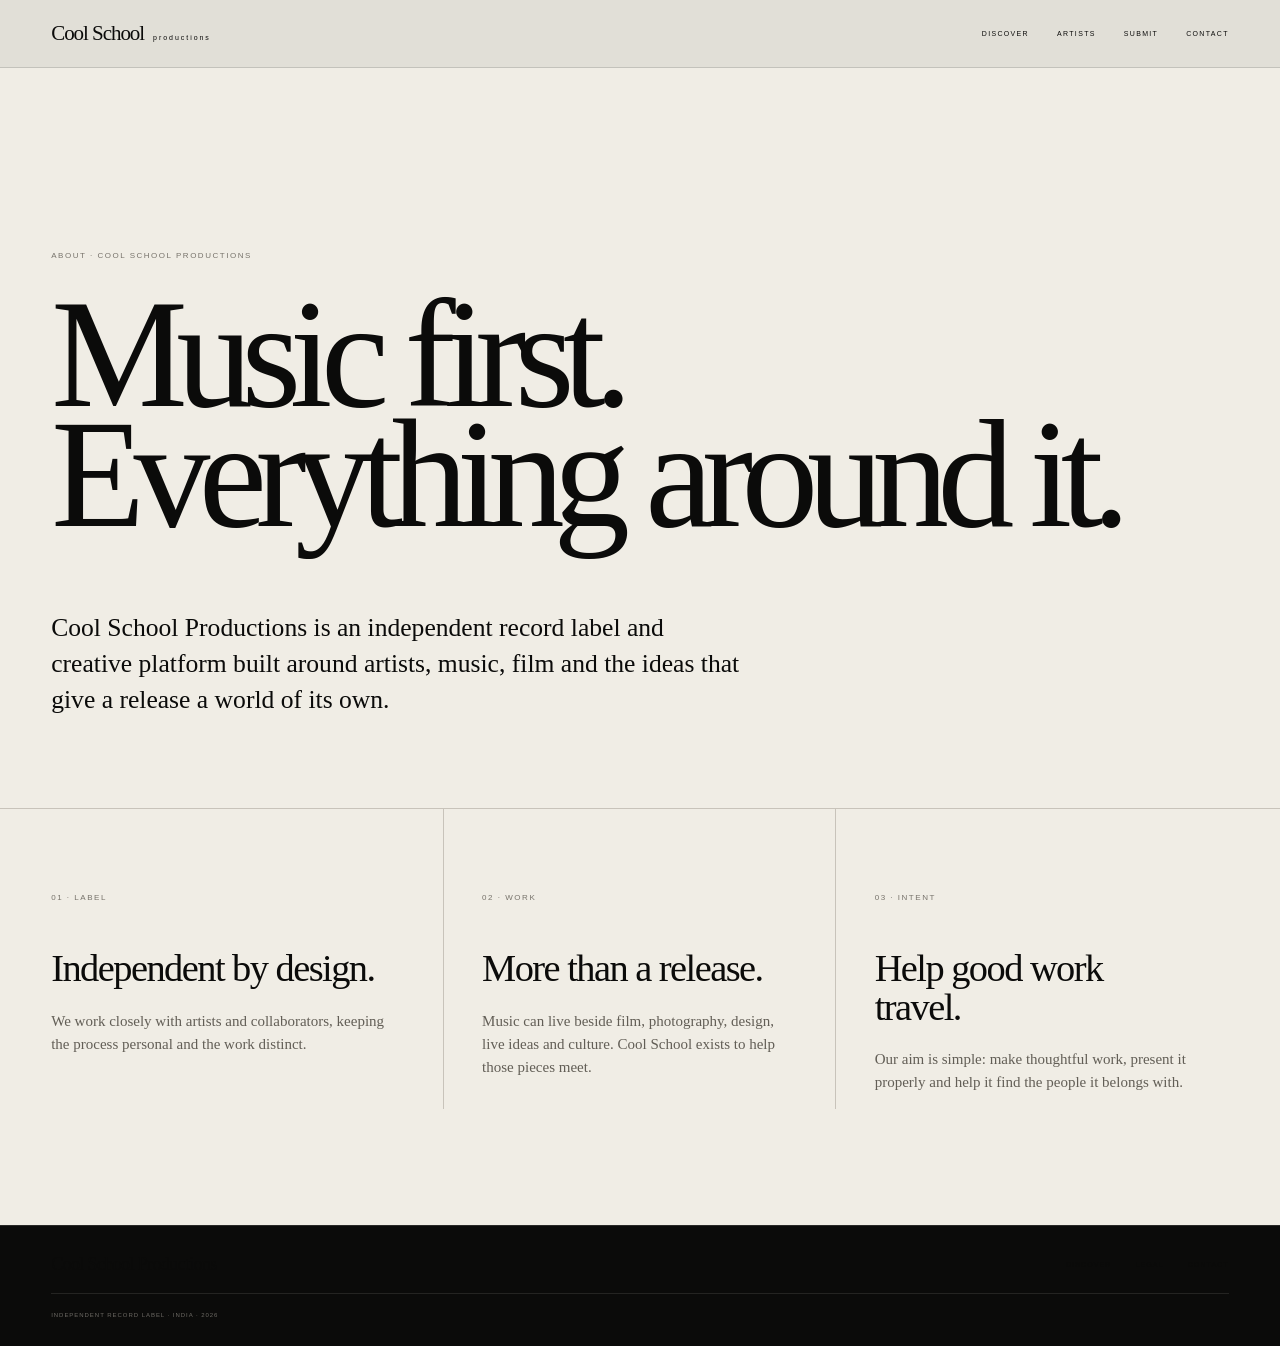
==== commit 1923418f: "Route Discover links to homepage" ====
--- a/about.html
+++ b/about.html
@@ -1 +1 @@
-<!doctype html><html><head><meta charset="utf-8"><meta name="viewport" content="width=device-width,initial-scale=1"><meta name="description" content="About Cool School Productions, an independent record label and creative platform."><title>About — Cool School Productions</title><link rel="stylesheet" href="style.css"></head><body><header><a class="brand" href="index.html"><span>Cool School</span><small>productions</small></a><button id="menu" aria-label="Open menu" aria-expanded="false" aria-controls="site-nav">MENU</button><nav id="site-nav"><a href="discover.html">DISCOVER</a><a href="artists.html">ARTISTS</a><a href="submissions.html">SUBMIT</a><a href="contact.html">CONTACT</a></nav></header><main class="full-page"><section class="full-hero"><span>ABOUT · COOL SCHOOL PRODUCTIONS</span><h1>Music first.<br>Everything around it.</h1><p>Cool School Productions is an independent record label and creative platform built around artists, music, film and the ideas that give a release a world of its own.</p></section><section class="full-grid"><article><span>01 · LABEL</span><h2>Independent by design.</h2><p>We work closely with artists and collaborators, keeping the process personal and the work distinct.</p></article><article><span>02 · WORK</span><h2>More than a release.</h2><p>Music can live beside film, photography, design, live ideas and culture. Cool School exists to help those pieces meet.</p></article><article><span>03 · INTENT</span><h2>Help good work travel.</h2><p>Our aim is simple: make thoughtful work, present it properly and help it find the people it belongs with.</p></article></section></main><footer class="site-footer simple-footer"><a class="simple-footer-brand" href="index.html">Cool School Productions</a><div class="simple-footer-links"><a href="discover.html">DISCOVER</a><a href="legal.html">LEGAL</a><a href="contact.html">CONTACT</a></div><span class="simple-footer-meta">INDEPENDENT RECORD LABEL · INDIA · <span id="year"></span></span></footer><script src="script.js"></script></body></html>+<!doctype html><html><head><meta charset="utf-8"><meta name="viewport" content="width=device-width,initial-scale=1"><meta name="description" content="About Cool School Productions, an independent record label and creative platform."><title>About — Cool School Productions</title><link rel="stylesheet" href="style.css"></head><body><header><a class="brand" href="index.html"><span>Cool School</span><small>productions</small></a><button id="menu" aria-label="Open menu" aria-expanded="false" aria-controls="site-nav">MENU</button><nav id="site-nav"><a href="index.html#discover">DISCOVER</a><a href="artists.html">ARTISTS</a><a href="submissions.html">SUBMIT</a><a href="contact.html">CONTACT</a></nav></header><main class="full-page"><section class="full-hero"><span>ABOUT · COOL SCHOOL PRODUCTIONS</span><h1>Music first.<br>Everything around it.</h1><p>Cool School Productions is an independent record label and creative platform built around artists, music, film and the ideas that give a release a world of its own.</p></section><section class="full-grid"><article><span>01 · LABEL</span><h2>Independent by design.</h2><p>We work closely with artists and collaborators, keeping the process personal and the work distinct.</p></article><article><span>02 · WORK</span><h2>More than a release.</h2><p>Music can live beside film, photography, design, live ideas and culture. Cool School exists to help those pieces meet.</p></article><article><span>03 · INTENT</span><h2>Help good work travel.</h2><p>Our aim is simple: make thoughtful work, present it properly and help it find the people it belongs with.</p></article></section></main><footer class="site-footer simple-footer"><a class="simple-footer-brand" href="index.html">Cool School Productions</a><div class="simple-footer-links"><a href="index.html#discover">DISCOVER</a><a href="legal.html">LEGAL</a><a href="contact.html">CONTACT</a></div><span class="simple-footer-meta">INDEPENDENT RECORD LABEL · INDIA · <span id="year"></span></span></footer><script src="script.js"></script></body></html>
--- a/style.css
+++ b/style.css
@@ -853,3 +853,160 @@
  }
  body:has(.explore-page) .explore-hero-editorial{padding:100px 6vw 25px}
 }
+
+
+/* Full-site editorial pages */
+.full-page{background:var(--cream);color:var(--black);min-height:100svh;padding-top:68px}
+.full-hero{min-height:calc(82svh - 68px);padding:clamp(70px,9vw,140px) 4vw 7vw;display:flex;flex-direction:column;justify-content:flex-end;border-bottom:1px solid #c8c3ba}
+.full-hero>span,.full-grid article>span{font-size:8px;letter-spacing:.19em;color:#77736b}
+.full-hero h1{font-family:Georgia,serif;font-weight:400;font-size:clamp(74px,12vw,180px);line-height:.78;letter-spacing:-.075em;margin:35px 0 clamp(42px,6vw,75px)}
+.full-hero>p{font-family:Georgia,serif;font-size:clamp(18px,2vw,28px);line-height:1.42;max-width:690px;margin:0}
+.full-cta{width:max-content;margin-top:42px;padding:16px 0;border-block:1px solid #99948b;font-size:9px;letter-spacing:.17em}
+.full-grid{display:grid;grid-template-columns:repeat(3,1fr);padding:0 4vw 9vw}
+.full-grid article{padding:clamp(40px,6vw,80px) clamp(20px,3vw,46px) 0 0;border-right:1px solid #c8c3ba}
+.full-grid article+article{padding-left:clamp(20px,3vw,46px)}
+.full-grid article:last-child{border-right:0}
+.full-grid h2{font-family:Georgia,serif;font-weight:400;font-size:clamp(27px,3vw,43px);line-height:1;letter-spacing:-.04em;margin:45px 0 22px}
+.full-grid p{font-family:Georgia,serif;font-size:15px;line-height:1.55;color:#625e56;max-width:360px}
+.artist-directory{padding:0 4vw 9vw}
+.artist-directory a{display:grid;grid-template-columns:50px 1fr auto;align-items:center;gap:25px;padding:30px 0;border-bottom:1px solid #c8c3ba}
+.artist-directory a:first-child{border-top:1px solid #c8c3ba}
+.artist-directory span,.artist-directory b{font-size:8px;letter-spacing:.16em;font-weight:400;color:#77736b}
+.artist-directory h2{font-family:Georgia,serif;font-weight:400;font-size:clamp(38px,6vw,86px);line-height:.9;letter-spacing:-.05em;margin:0}
+.contact-directory{margin-top:clamp(50px,7vw,90px);width:min(760px,100%)}
+.contact-directory a{display:grid;grid-template-columns:130px 1fr;gap:25px;padding:18px 0;border-bottom:1px solid #aaa59b;font-size:8px;letter-spacing:.16em}
+.contact-directory a:first-child{border-top:1px solid #aaa59b}
+.contact-directory b{font-weight:400;overflow-wrap:anywhere}
+@media(max-width:760px){
+ .full-page{padding-top:60px}
+ .full-hero{min-height:auto;padding:18vw 6vw 16vw}
+ .full-hero h1{font-size:20vw;margin:35px 0 14vw}
+ .full-hero>p{font-size:18px}
+ .full-grid{grid-template-columns:1fr;padding:0 6vw 18vw}
+ .full-grid article,.full-grid article+article{padding:38px 0;border-right:0;border-bottom:1px solid #c8c3ba}
+ .full-grid article:last-child{border-bottom:0}
+ .full-grid h2{margin:28px 0 16px;font-size:34px}
+ .artist-directory{padding:0 6vw 18vw}
+ .artist-directory a{grid-template-columns:30px 1fr;padding:25px 0}
+ .artist-directory b{grid-column:2}
+ .artist-directory h2{font-size:12vw}
+ .contact-directory a{grid-template-columns:1fr;gap:8px}
+}
+
+
+/* Hero artist image treatment — supplied originals */
+.hero-track .artist-link img{width:100%;height:100%;object-fit:cover}
+.hero-track .artist-madhura img,.hero-track .artist-mellow img{filter:grayscale(1)}
+.hero-track .artist-ryhaan img{object-position:50% 43%}
+.hero-track .artist-madhura img{object-position:50% 42%}
+.hero-track .artist-mellow img{object-position:50% 45%}
+@media(max-width:760px){
+ .hero-track .artist-ryhaan img{object-position:50% 38%}
+ .hero-track .artist-madhura img{object-position:50% 36%}
+ .hero-track .artist-mellow img{object-position:50% 44%}
+}
+
+
+/* Right-hand hero statement — editorial label panel */
+.opening-message{display:flex;flex-direction:column;justify-content:space-between;padding:clamp(30px,4vw,64px)}
+.hero-statement-top{display:flex;align-items:flex-start;justify-content:space-between;gap:20px;padding-bottom:20px;border-bottom:1px solid rgba(17,17,16,.18)}
+.hero-statement-top .kicker{margin:0}
+.hero-statement-top>span{font-size:8px;letter-spacing:.18em;color:#77736b;white-space:nowrap}
+.hero-statement-body{margin-top:auto;padding-top:clamp(80px,11vh,150px)}
+.opening-message .hero-statement-body h1{margin:0 0 clamp(38px,5vw,68px);max-width:8ch}
+.hero-statement-foot{display:grid;grid-template-columns:minmax(0,1fr) auto;align-items:end;gap:clamp(30px,5vw,80px);padding-top:22px;border-top:1px solid rgba(17,17,16,.18)}
+.hero-statement-foot .prayer{margin:0;max-width:440px}
+.hero-statement-foot a{font-size:8px;letter-spacing:.17em;white-space:nowrap;padding-bottom:2px;border-bottom:1px solid rgba(17,17,16,.55)}
+@media(max-width:760px){
+ .opening-message{padding:32px 6vw 42px}
+ .hero-statement-body{padding-top:22vw}
+ .hero-statement-foot{grid-template-columns:1fr;align-items:start;gap:32px}
+ .hero-statement-foot a{width:max-content}
+}
+
+
+/* Hero statement correction — keep the complete message in-frame */
+.opening-message .hero-statement-body{
+ margin-top:0;
+ padding-top:0;
+ flex:1;
+ display:flex;
+ flex-direction:column;
+ justify-content:flex-end;
+ min-height:0;
+ padding-bottom:clamp(34px,5vh,72px);
+}
+.opening-message .hero-statement-body h1{
+ display:block;
+ visibility:visible;
+ opacity:1;
+ margin:0 0 clamp(30px,4vw,54px);
+ max-width:none;
+ font-size:clamp(62px,6.8vw,112px);
+ line-height:.82;
+ letter-spacing:-.065em;
+ color:var(--black);
+}
+.opening-message .hero-statement-foot{
+ grid-template-columns:minmax(0,440px) auto;
+ justify-content:space-between;
+}
+@media(max-width:760px){
+ .opening-message .hero-statement-body{padding:18vw 0 4vw;justify-content:flex-end}
+ .opening-message .hero-statement-body h1{font-size:clamp(58px,17vw,92px);line-height:.84}
+ .opening-message .hero-statement-foot{grid-template-columns:1fr}
+}
+
+
+/* Hero frame correction — portrait must not define row height */
+@media(min-width:761px){
+ .opening{
+  height:calc(100svh - 74px);
+  min-height:620px;
+  max-height:900px;
+  overflow:hidden;
+  align-items:stretch;
+ }
+ .opening-mark,.opening-message{
+  height:100%;
+  min-height:0;
+  overflow:hidden;
+ }
+ .opening-mark .hero-track{
+  height:100%;
+  min-height:0;
+  display:flex;
+  overflow-x:auto;
+  overflow-y:hidden;
+ }
+ .opening-mark .artist-link{
+  height:100%;
+  min-height:0;
+  flex:0 0 100%;
+  margin:0;
+ }
+ .opening-mark .artist-link img{
+  display:block;
+  width:100%;
+  height:100%;
+  object-fit:cover;
+ }
+ .opening-message .hero-statement-body{
+  overflow:visible;
+  padding-bottom:0;
+ }
+}
+
+
+/* Functional controls and deep-link behavior */
+.hero-nav{display:flex;align-items:center;gap:8px}
+.hero-nav button{width:28px;height:28px;border:1px solid rgba(255,255,255,.45);border-radius:50%;background:rgba(10,10,10,.22);color:#fff;font:inherit;line-height:1;padding:0}
+.hero-nav button:hover{background:rgba(255,255,255,.14)}
+.hero-count{min-width:58px;text-align:center}
+.explore-card{scroll-margin-top:90px}
+.audio-play:disabled{opacity:.45;cursor:not-allowed}
+@media(max-width:760px){
+ .hero-nav{gap:5px}
+ .hero-nav button{width:26px;height:26px}
+ .explore-card{scroll-margin-top:70px}
+}
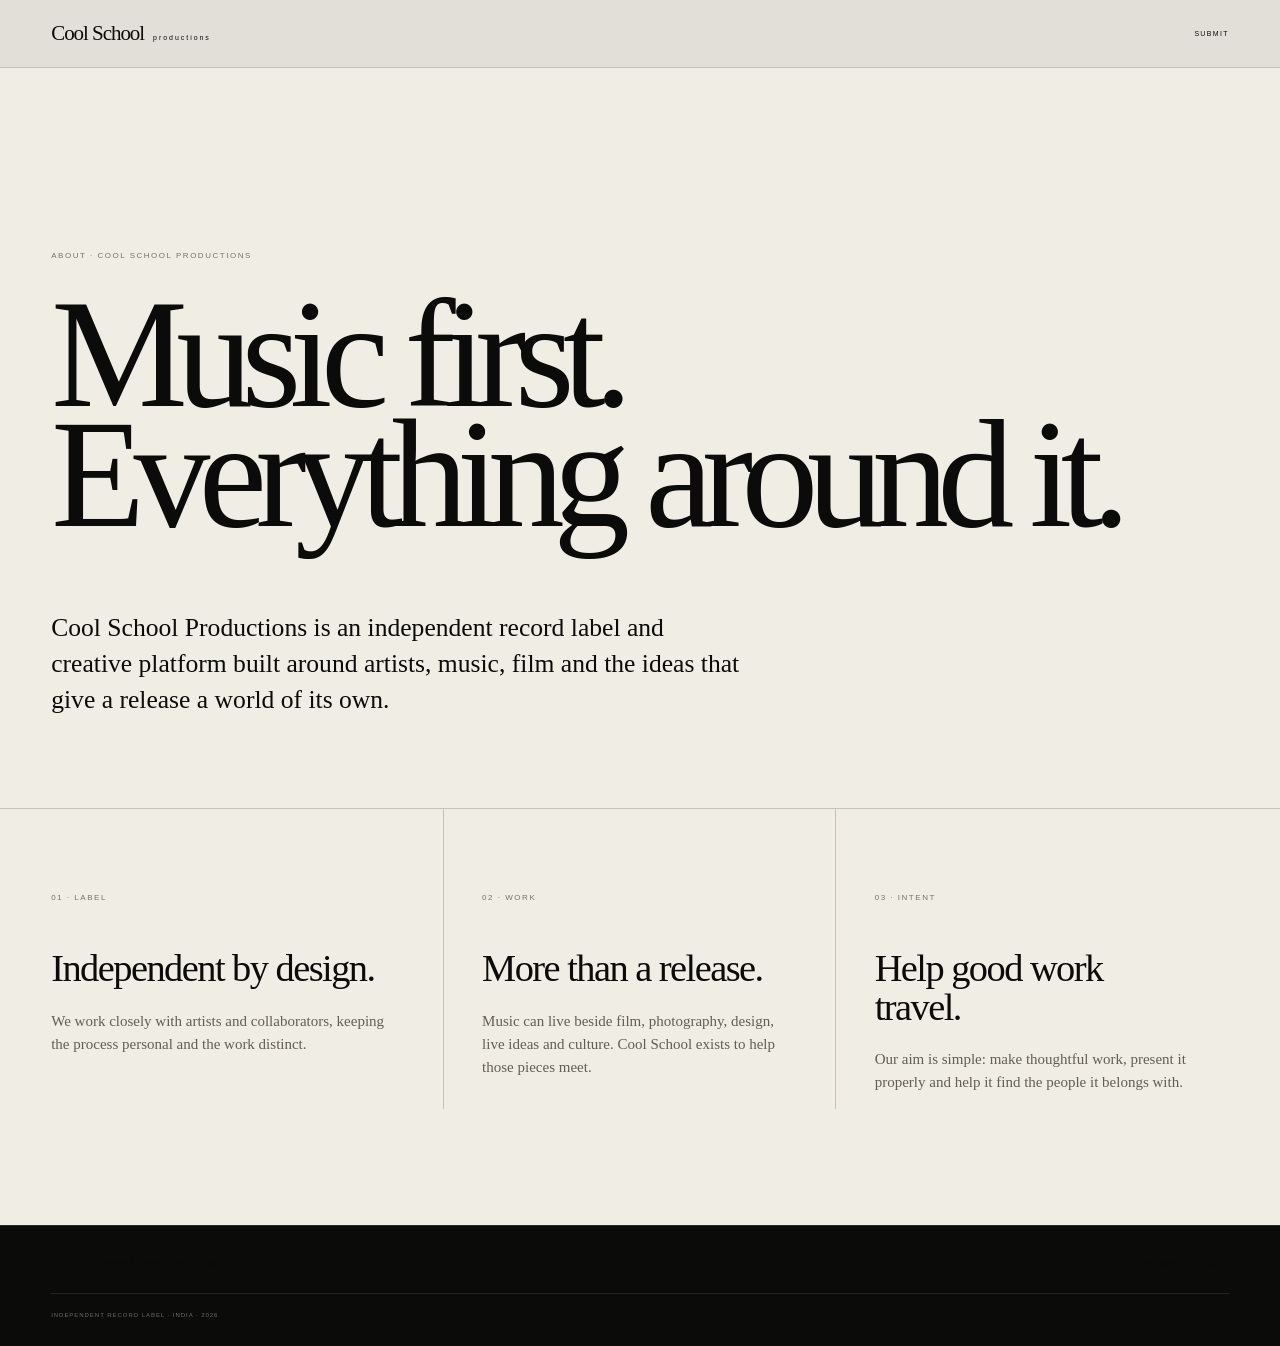
==== commit 272b91d9: "Simplify site navigation to Submit" ====
--- a/about.html
+++ b/about.html
@@ -1 +1 @@
-<!doctype html><html><head><meta charset="utf-8"><meta name="viewport" content="width=device-width,initial-scale=1"><meta name="description" content="About Cool School Productions, an independent record label and creative platform."><title>About — Cool School Productions</title><link rel="stylesheet" href="style.css"></head><body><header><a class="brand" href="index.html"><span>Cool School</span><small>productions</small></a><button id="menu" aria-label="Open menu" aria-expanded="false" aria-controls="site-nav">MENU</button><nav id="site-nav"><a href="index.html#discover">DISCOVER</a><a href="artists.html">ARTISTS</a><a href="submissions.html">SUBMIT</a><a href="contact.html">CONTACT</a></nav></header><main class="full-page"><section class="full-hero"><span>ABOUT · COOL SCHOOL PRODUCTIONS</span><h1>Music first.<br>Everything around it.</h1><p>Cool School Productions is an independent record label and creative platform built around artists, music, film and the ideas that give a release a world of its own.</p></section><section class="full-grid"><article><span>01 · LABEL</span><h2>Independent by design.</h2><p>We work closely with artists and collaborators, keeping the process personal and the work distinct.</p></article><article><span>02 · WORK</span><h2>More than a release.</h2><p>Music can live beside film, photography, design, live ideas and culture. Cool School exists to help those pieces meet.</p></article><article><span>03 · INTENT</span><h2>Help good work travel.</h2><p>Our aim is simple: make thoughtful work, present it properly and help it find the people it belongs with.</p></article></section></main><footer class="site-footer simple-footer"><a class="simple-footer-brand" href="index.html">Cool School Productions</a><div class="simple-footer-links"><a href="index.html#discover">DISCOVER</a><a href="legal.html">LEGAL</a><a href="contact.html">CONTACT</a></div><span class="simple-footer-meta">INDEPENDENT RECORD LABEL · INDIA · <span id="year"></span></span></footer><script src="script.js"></script></body></html>+<!doctype html><html><head><meta charset="utf-8"><meta name="viewport" content="width=device-width,initial-scale=1"><meta name="description" content="About Cool School Productions, an independent record label and creative platform."><title>About — Cool School Productions</title><link rel="stylesheet" href="style.css"></head><body><header><a class="brand" href="index.html"><span>Cool School</span><small>productions</small></a><button id="menu" aria-label="Open menu" aria-expanded="false" aria-controls="site-nav">MENU</button><nav id="site-nav"><a href="submissions.html">SUBMIT</a></nav></header><main class="full-page"><section class="full-hero"><span>ABOUT · COOL SCHOOL PRODUCTIONS</span><h1>Music first.<br>Everything around it.</h1><p>Cool School Productions is an independent record label and creative platform built around artists, music, film and the ideas that give a release a world of its own.</p></section><section class="full-grid"><article><span>01 · LABEL</span><h2>Independent by design.</h2><p>We work closely with artists and collaborators, keeping the process personal and the work distinct.</p></article><article><span>02 · WORK</span><h2>More than a release.</h2><p>Music can live beside film, photography, design, live ideas and culture. Cool School exists to help those pieces meet.</p></article><article><span>03 · INTENT</span><h2>Help good work travel.</h2><p>Our aim is simple: make thoughtful work, present it properly and help it find the people it belongs with.</p></article></section></main><footer class="site-footer simple-footer"><a class="simple-footer-brand" href="index.html">Cool School Productions</a><div class="simple-footer-links"><a href="submissions.html">SUBMIT</a><a href="legal.html">LEGAL</a></div><span class="simple-footer-meta">INDEPENDENT RECORD LABEL · INDIA · <span id="year"></span></span></footer><script src="script.js"></script></body></html>
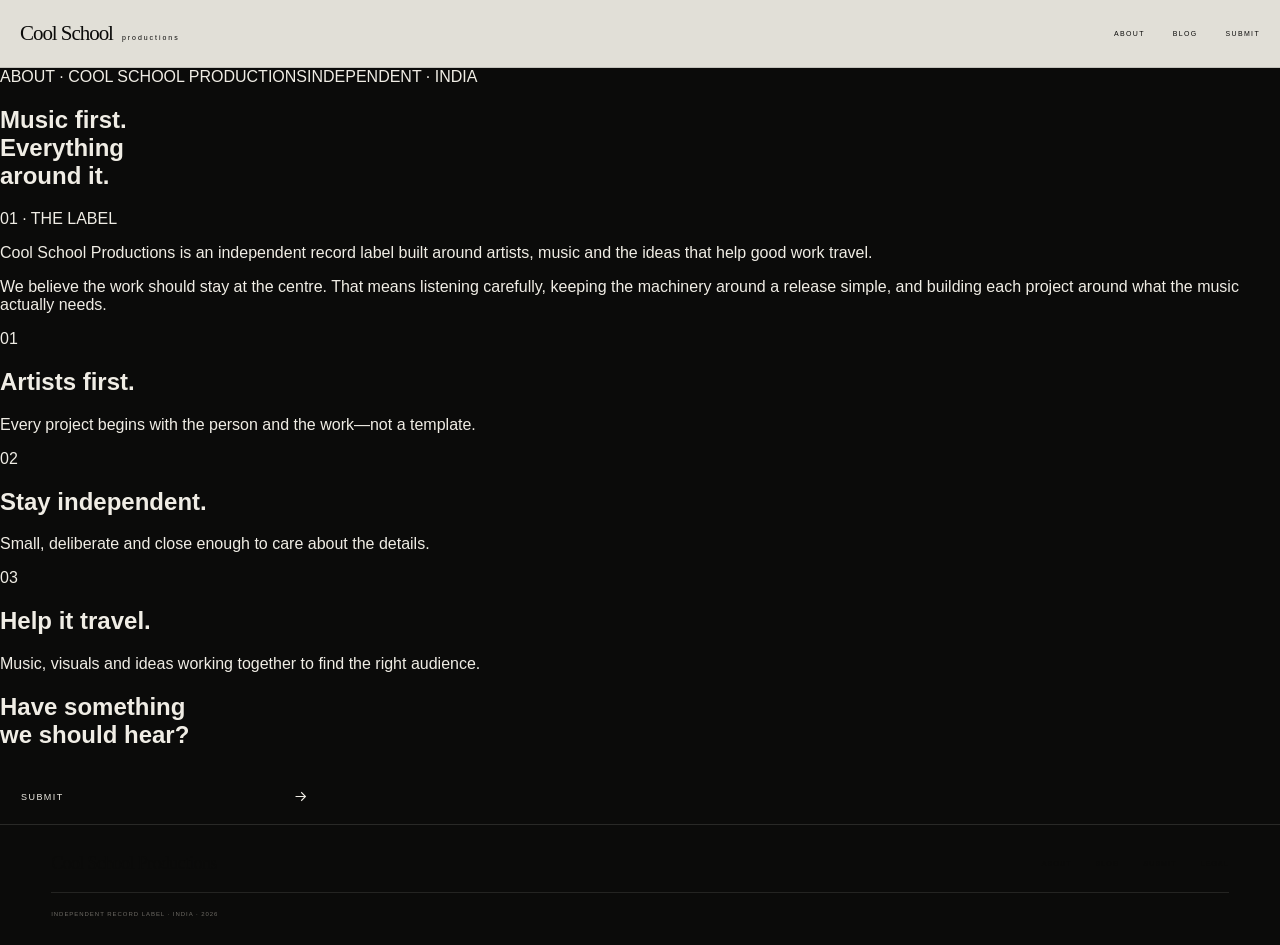
==== commit 93cec638: "Add standalone About Us page" ====
--- a/about.html
+++ b/about.html
@@ -1 +1 @@
-<!doctype html><html><head><meta charset="utf-8"><meta name="viewport" content="width=device-width,initial-scale=1"><meta name="description" content="About Cool School Productions, an independent record label and creative platform."><title>About — Cool School Productions</title><link rel="stylesheet" href="style.css"></head><body><header><a class="brand" href="index.html"><span>Cool School</span><small>productions</small></a><button id="menu" aria-label="Open menu" aria-expanded="false" aria-controls="site-nav">MENU</button><nav id="site-nav"><a href="submissions.html">SUBMIT</a></nav></header><main class="full-page"><section class="full-hero"><span>ABOUT · COOL SCHOOL PRODUCTIONS</span><h1>Music first.<br>Everything around it.</h1><p>Cool School Productions is an independent record label and creative platform built around artists, music, film and the ideas that give a release a world of its own.</p></section><section class="full-grid"><article><span>01 · LABEL</span><h2>Independent by design.</h2><p>We work closely with artists and collaborators, keeping the process personal and the work distinct.</p></article><article><span>02 · WORK</span><h2>More than a release.</h2><p>Music can live beside film, photography, design, live ideas and culture. Cool School exists to help those pieces meet.</p></article><article><span>03 · INTENT</span><h2>Help good work travel.</h2><p>Our aim is simple: make thoughtful work, present it properly and help it find the people it belongs with.</p></article></section></main><footer class="site-footer simple-footer"><a class="simple-footer-brand" href="index.html">Cool School Productions</a><div class="simple-footer-links"><a href="submissions.html">SUBMIT</a><a href="legal.html">LEGAL</a></div><span class="simple-footer-meta">INDEPENDENT RECORD LABEL · INDIA · <span id="year"></span></span></footer><script src="script.js"></script></body></html>+<!doctype html><html lang="en"><head><meta charset="utf-8"><meta name="viewport" content="width=device-width,initial-scale=1,viewport-fit=cover"><meta name="description" content="About Cool School Productions — an independent record label for artists, music and the ideas around them."><title>About — Cool School Productions</title><link rel="stylesheet" href="style.css"></head><body class="about-page-body"><header><a class="brand" href="index.html"><span>Cool School</span><small>productions</small></a><button id="menu" aria-label="Open menu" aria-expanded="false" aria-controls="site-nav">MENU</button><nav id="site-nav"><a href="about.html" aria-current="page">ABOUT</a><a href="blog.html">BLOG</a><a href="submissions.html">SUBMIT</a></nav></header><main class="about-page"><section class="about-page-hero"><div class="about-page-meta"><span>ABOUT · COOL SCHOOL PRODUCTIONS</span><span>INDEPENDENT · INDIA</span></div><h1>Music first.<br>Everything<br>around it.</h1></section><section class="about-page-story"><span>01 · THE LABEL</span><div><p class="about-lead">Cool School Productions is an independent record label built around artists, music and the ideas that help good work travel.</p><p>We believe the work should stay at the centre. That means listening carefully, keeping the machinery around a release simple, and building each project around what the music actually needs.</p></div></section><section class="about-page-principles"><article><span>01</span><h2>Artists first.</h2><p>Every project begins with the person and the work—not a template.</p></article><article><span>02</span><h2>Stay independent.</h2><p>Small, deliberate and close enough to care about the details.</p></article><article><span>03</span><h2>Help it travel.</h2><p>Music, visuals and ideas working together to find the right audience.</p></article></section><section class="about-page-end"><h2>Have something<br>we should hear?</h2><a class="cta-primary" href="submissions.html"><span>SUBMIT</span><svg viewBox="0 0 24 24" aria-hidden="true"><path d="M5 12h13M13 6l6 6-6 6"/></svg></a></section></main><footer class="site-footer simple-footer"><a class="simple-footer-brand" href="index.html">Cool School Productions</a><div class="simple-footer-links"><a href="about.html">ABOUT</a><a href="blog.html">BLOG</a><a href="submissions.html">SUBMIT</a><a href="legal.html">LEGAL</a></div><span class="simple-footer-meta">INDEPENDENT RECORD LABEL · INDIA · <span id="year"></span></span></footer><script src="script.js"></script></body></html>
--- a/style.css
+++ b/style.css
@@ -1010,3 +1010,302 @@
  .hero-nav button{width:26px;height:26px}
  .explore-card{scroll-margin-top:70px}
 }
+
+
+/* Primary submission CTA */
+.cta-panel>p{max-width:520px;margin:22px 0 0;font-family:Georgia,serif;font-size:clamp(16px,1.5vw,20px);line-height:1.55;color:#69655d}
+.cta-actions{display:flex;align-items:center;gap:12px;margin-top:38px;flex-wrap:wrap}
+.cta-primary{display:inline-flex!important;align-items:center;justify-content:space-between;gap:44px;min-width:min(100%,330px);padding:18px 20px!important;border:1px solid var(--black)!important;background:var(--black);color:var(--cream)!important;font-size:9px!important;letter-spacing:.16em;transition:background .2s,color .2s}
+.cta-primary:hover{background:transparent;color:var(--black)!important}
+.cta-primary svg{width:17px;height:17px;fill:none;stroke:currentColor;stroke-width:1.5}
+.cta-socials{display:flex;gap:8px}
+.cta-socials a{width:52px!important;height:52px;display:grid!important;place-items:center;padding:0!important;border:1px solid rgba(11,11,10,.28)!important;border-radius:50%;transition:background .2s,color .2s,border-color .2s}
+.cta-socials a:hover{background:var(--black);color:var(--cream);border-color:var(--black)!important}
+.cta-socials svg{width:17px;height:17px;fill:none;stroke:currentColor;stroke-width:1.45;stroke-linecap:round;stroke-linejoin:round}
+.cta-socials a:last-child svg path:first-child{fill:none}
+@media(max-width:600px){
+ .cta-actions{align-items:stretch}
+ .cta-primary{width:100%;min-width:0}
+ .cta-socials{width:100%}
+ .cta-socials a{flex:1;border-radius:0}
+}
+
+
+/* Closing panel — compact editorial ending */
+.closing-panel{min-height:clamp(520px,72svh,760px)!important;padding:clamp(34px,4vw,64px)!important;display:flex!important;flex-direction:column;justify-content:space-between;background:#0b0b0a!important;color:var(--cream)}
+.closing-top,.closing-bottom{display:flex;justify-content:space-between;align-items:center;border-top:1px solid #292927;padding-top:16px;font-size:8px;letter-spacing:.17em;color:#77736b}
+.closing-top{border-top:0;border-bottom:1px solid #292927;padding:0 0 16px}
+.closing-main{display:grid;grid-template-columns:minmax(0,1fr) minmax(320px,.72fr);gap:8vw;align-items:end;padding:8vh 0}
+.closing-copy h2{font-family:Georgia,serif;font-size:clamp(72px,9vw,148px);font-weight:400;line-height:.78;letter-spacing:-.07em;margin:0;color:var(--cream)}
+.closing-copy p{font-family:Georgia,serif;font-size:clamp(16px,1.5vw,20px);line-height:1.5;color:#8e8a82;max-width:390px;margin:32px 0 0}
+.closing-mail{display:grid;grid-template-columns:1fr auto;align-items:end;gap:12px;padding:0 0 18px;border-bottom:1px solid #4a4843}
+.closing-mail span{grid-column:1/-1;font-size:8px;letter-spacing:.18em;color:#77736b}
+.closing-mail b{font-family:Georgia,serif;font-size:clamp(17px,1.55vw,24px);font-weight:400;overflow-wrap:anywhere}
+.closing-mail svg{width:22px;height:22px;fill:none;stroke:currentColor;stroke-width:1.25}
+.closing-bottom>div{display:flex;gap:28px}
+.closing-bottom a{color:#aaa69d}
+.closing-bottom a:hover{color:var(--cream)}
+@media(max-width:760px){
+ .closing-panel{min-height:620px!important;padding:38px 6vw!important}
+ .closing-main{grid-template-columns:1fr;gap:60px;padding:70px 0}
+ .closing-copy h2{font-size:19vw}
+ .closing-copy p{margin-top:24px}
+ .closing-bottom{align-items:flex-end;gap:20px}
+ .closing-bottom>div{flex-direction:column;gap:12px;text-align:right}
+ .closing-top span:last-child{display:none}
+}
+
+
+/* iPhone CTA icon correction */
+@media(max-width:600px){
+ .cta-panel,.cta-actions,.cta-socials{min-width:0;max-width:100%}
+ .cta-actions{display:block;width:100%}
+ .cta-primary{box-sizing:border-box;width:100%;max-width:100%;min-width:0;margin:0}
+ .cta-socials{
+  display:grid;
+  grid-template-columns:repeat(3,minmax(0,1fr));
+  gap:8px;
+  width:100%;
+  margin-top:10px;
+ }
+ .cta-socials a{
+  box-sizing:border-box;
+  width:100%!important;
+  min-width:0;
+  height:58px;
+  border-radius:0;
+  padding:0!important;
+ }
+ .cta-socials svg{width:19px;height:19px;display:block}
+}
+
+
+/* Contact Us — directly after submissions */
+.contact-us-panel{background:var(--cream);color:var(--black);padding:clamp(46px,6vw,92px) 4vw;border-top:1px solid var(--line)}
+.contact-us-label{font-size:8px;letter-spacing:.18em;color:#77736b;margin-bottom:clamp(54px,8vw,110px)}
+.contact-us-grid{display:grid;grid-template-columns:minmax(0,1fr) minmax(340px,.78fr);gap:8vw;align-items:end}
+.contact-us-grid h2{font-family:Georgia,serif;font-size:clamp(64px,8vw,126px);font-weight:400;line-height:.82;letter-spacing:-.065em;margin:0}
+.contact-us-grid p{font-family:Georgia,serif;font-size:18px;line-height:1.55;color:#77736b;max-width:390px;margin:28px 0 0}
+.contact-us-actions{border-top:1px solid var(--line)}
+.contact-us-email{display:grid;grid-template-columns:1fr auto;gap:10px;padding:20px 0;border-bottom:1px solid var(--line);align-items:end}
+.contact-us-email>span:first-child{grid-column:1/-1;font-size:8px;letter-spacing:.17em;color:#77736b}
+.contact-us-email b{font-family:Georgia,serif;font-size:clamp(16px,1.4vw,21px);font-weight:400;overflow-wrap:anywhere}
+.contact-us-social{display:grid;grid-template-columns:1fr 1fr}
+.contact-us-social a{padding:18px 0;font-size:8px;letter-spacing:.16em;border-bottom:1px solid var(--line)}
+.contact-us-social a+ a{text-align:right}
+@media(max-width:760px){
+ .contact-us-panel{padding:54px 6vw 64px}
+ .contact-us-label{margin-bottom:70px}
+ .contact-us-grid{grid-template-columns:1fr;gap:56px}
+ .contact-us-grid h2{font-size:18vw}
+ .contact-us-grid p{font-size:17px;margin-top:22px}
+ .contact-us-social{gap:16px}
+}
+
+
+/* Responsive production layer — phones, tablets, desktop */
+html{width:100%;overflow-x:hidden;-webkit-text-size-adjust:100%}
+body{width:100%;min-width:0;overflow-x:hidden}
+img,svg{max-width:100%}
+header{padding-left:max(20px,env(safe-area-inset-left));padding-right:max(20px,env(safe-area-inset-right))}
+main,section,footer{max-width:100%}
+button,a{ -webkit-tap-highlight-color:transparent }
+@media(pointer:coarse){button,.hero-nav button,.audio-controls button{min-width:44px;min-height:44px}}
+
+/* Tablet / compact desktop */
+@media(min-width:761px) and (max-width:1100px){
+ header{height:68px;padding-inline:28px}
+ .opening{height:auto;min-height:calc(100svh - 68px);max-height:none;grid-template-columns:1fr 1fr}
+ .opening-mark,.opening-message{min-height:clamp(620px,82svh,820px)}
+ .opening-message{padding:32px}
+ .opening-message .hero-statement-body h1{font-size:clamp(58px,7.2vw,82px);line-height:.84}
+ .hero-statement-foot{grid-template-columns:1fr!important;gap:24px!important}
+ .vinyl-audio-view{padding-inline:4vw}
+ .cta-panel>h2{font-size:clamp(76px,10vw,112px)}
+ .contact-us-grid{grid-template-columns:minmax(0,1fr) minmax(300px,.8fr);gap:5vw}
+ .simple-footer{padding-inline:4vw}
+}
+
+/* Phones */
+@media(max-width:760px){
+ header{height:60px;padding-inline:max(18px,env(safe-area-inset-left));position:sticky}
+ .brand span{font-size:19px}
+ .brand small{font-size:6px}
+ #menu{display:block}
+ header nav{left:0;right:0;width:100%;padding:24px max(20px,env(safe-area-inset-left));box-shadow:0 14px 30px rgba(0,0,0,.08)}
+ header nav a{min-height:44px;display:flex;align-items:center}
+ .opening{display:block;min-height:0}
+ .opening-mark{height:min(72svh,660px);min-height:480px;width:100%}
+ .opening-message{min-height:auto!important;height:auto!important;padding:42px 6vw 54px!important;overflow:visible!important}
+ .hero-statement-top{gap:12px}
+ .hero-statement-top>span{font-size:7px}
+ .opening-message .hero-statement-body{padding:72px 0 0!important}
+ .opening-message .hero-statement-body h1{font-size:clamp(58px,18vw,92px);line-height:.82;margin-bottom:42px}
+ .hero-statement-foot{grid-template-columns:1fr!important;gap:28px!important}
+ .hero-statement-foot .prayer{font-size:17px}
+ .showcase-hint{padding-inline:16px}
+ .hero-nav button{width:36px!important;height:36px!important}
+ .vinyl-discover{min-height:0}
+ .vinyl-audio-view{min-height:auto;padding:58px 6vw 64px}
+ .audio-record-wrap{width:min(72vw,310px);margin-inline:auto}
+ .audio-deck{width:100%;padding-top:42px}
+ .audio-heading{gap:16px}
+ .audio-deck h2{font-size:clamp(42px,12vw,66px)}
+ .audio-bottom{gap:16px}
+ .submit-simple{padding:82px 6vw!important;min-height:0!important}
+ .cta-panel>h2{font-size:clamp(64px,18vw,104px)!important;line-height:.82!important;overflow-wrap:normal}
+ .cta-panel>p{font-size:17px;max-width:32em}
+ .cta-actions{margin-top:34px}
+ .cta-primary{min-height:64px}
+ .cta-socials a{height:58px;min-height:58px}
+ .contact-us-panel{padding:68px 6vw 72px}
+ .contact-us-label{margin-bottom:64px}
+ .contact-us-grid{grid-template-columns:1fr;gap:50px}
+ .contact-us-grid h2{font-size:clamp(64px,18vw,100px)}
+ .contact-us-email{grid-template-columns:minmax(0,1fr) auto}
+ .contact-us-email b{font-size:16px}
+ .simple-footer{min-height:0!important;padding:52px 6vw max(30px,env(safe-area-inset-bottom))!important}
+ .simple-footer-links{flex-wrap:wrap;gap:18px}
+}
+
+/* Narrow phones */
+@media(max-width:390px){
+ .opening-mark{height:64svh;min-height:440px}
+ .showcase-hint>span{max-width:120px;line-height:1.35}
+ .opening-message{padding-inline:20px!important}
+ .opening-message .hero-statement-body h1{font-size:17vw}
+ .submit-simple,.contact-us-panel{padding-left:20px!important;padding-right:20px!important}
+ .cta-panel>h2{font-size:17vw!important}
+ .cta-socials{gap:6px}
+ .contact-us-social{grid-template-columns:1fr;gap:0}
+ .contact-us-social a+ a{text-align:left}
+ .contact-us-email b{font-size:14px}
+}
+
+/* Wide screens */
+@media(min-width:1500px){
+ header{padding-inline:4vw}
+ .opening-message{padding-inline:4vw}
+ .vinyl-audio-view,.submit-simple,.contact-us-panel,.simple-footer{padding-left:4vw;padding-right:4vw}
+}
+
+
+/* Refined contact actions */
+.contact-us-social{gap:0}
+.contact-us-social a{display:grid;grid-template-columns:24px 1fr auto;align-items:center;gap:12px;text-align:left!important}
+.contact-us-social svg{width:17px;height:17px;fill:none;stroke:currentColor;stroke-width:1.45;stroke-linecap:round;stroke-linejoin:round}
+.contact-us-social b{font-weight:400;font-size:13px}
+.contact-us-email>span:last-child{font-size:20px;transition:transform .2s}
+.contact-us-email:hover>span:last-child{transform:translate(3px,-3px)}
+.contact-us-social a:hover b{transform:translate(2px,-2px)}
+.contact-us-social b{transition:transform .2s}
+
+/* Small About bridge */
+.about-mini{background:#0b0b0a;color:var(--cream);padding:clamp(54px,6vw,90px) 4vw}
+.about-mini-label{font-size:8px;letter-spacing:.18em;color:#77736b;padding-bottom:18px;border-bottom:1px solid #292927}
+.about-mini-grid{display:grid;grid-template-columns:minmax(0,1.2fr) minmax(300px,.65fr);gap:8vw;align-items:end;padding-top:clamp(60px,8vw,110px)}
+.about-mini h2{font-family:Georgia,serif;font-size:clamp(48px,6.2vw,96px);font-weight:400;line-height:.88;letter-spacing:-.055em;margin:0}
+.about-mini-copy p{font-family:Georgia,serif;font-size:clamp(16px,1.4vw,20px);line-height:1.55;color:#aaa69d;margin:0 0 40px;max-width:470px}
+.about-mini-copy span{display:block;padding-top:15px;border-top:1px solid #292927;font-size:8px;letter-spacing:.17em;color:#77736b}
+@media(max-width:760px){
+ .contact-us-social a{min-height:58px;padding:16px 0}
+ .about-mini{padding:58px 6vw 68px}
+ .about-mini-grid{grid-template-columns:1fr;gap:52px;padding-top:64px}
+ .about-mini h2{font-size:clamp(50px,14vw,76px)}
+ .about-mini-copy p{font-size:17px;margin-bottom:32px}
+}
+
+
+/* Cool School Journal */
+.journal-body{background:var(--cream);color:var(--black)}
+.journal-page{min-height:100svh}
+.journal-hero{padding:clamp(100px,12vw,180px) 4vw clamp(70px,9vw,130px);border-bottom:1px solid var(--line)}
+.journal-meta{display:flex;justify-content:space-between;gap:20px;padding-bottom:18px;border-bottom:1px solid var(--line);font-size:8px;letter-spacing:.18em;color:#77736b}
+.journal-hero h1{font-family:Georgia,serif;font-size:clamp(78px,11.5vw,180px);font-weight:400;line-height:.77;letter-spacing:-.07em;margin:clamp(70px,9vw,130px) 0 48px;max-width:8.5ch}
+.journal-hero>p{font-family:Georgia,serif;font-size:clamp(18px,1.7vw,25px);line-height:1.5;color:#77736b;max-width:620px;margin:0}
+.journal-list{padding:0 4vw}
+.journal-entry{display:grid;grid-template-columns:minmax(170px,.35fr) minmax(0,1fr);gap:6vw;padding:clamp(48px,6vw,90px) 0;border-bottom:1px solid var(--line)}
+.journal-entry-meta{display:grid;grid-template-columns:42px 1fr;align-content:start;gap:12px 18px;font-size:8px;letter-spacing:.16em;color:#77736b}
+.journal-entry-meta span:last-child{grid-column:2}
+.journal-entry-copy{max-width:900px}
+.journal-entry-copy h2{font-family:Georgia,serif;font-size:clamp(48px,6vw,92px);font-weight:400;line-height:.9;letter-spacing:-.055em;margin:0 0 30px}
+.journal-entry-copy p{font-family:Georgia,serif;font-size:clamp(17px,1.5vw,21px);line-height:1.55;color:#77736b;max-width:650px;margin:0 0 38px}
+.journal-status{font-size:8px;letter-spacing:.16em;color:#77736b}
+.journal-end{display:flex;justify-content:space-between;gap:24px;padding:30px 4vw 80px;font-size:8px;letter-spacing:.17em}
+@media(max-width:760px){
+ .journal-hero{padding:92px 6vw 72px}
+ .journal-meta span:last-child{display:none}
+ .journal-hero h1{font-size:clamp(68px,20vw,108px);margin:70px 0 36px}
+ .journal-hero>p{font-size:18px}
+ .journal-list{padding-inline:6vw}
+ .journal-entry{grid-template-columns:1fr;gap:44px;padding:58px 0}
+ .journal-entry-meta{grid-template-columns:36px 1fr auto}
+ .journal-entry-meta span:last-child{grid-column:auto}
+ .journal-entry-copy h2{font-size:clamp(50px,14vw,76px)}
+ .journal-entry-copy p{font-size:17px}
+ .journal-end{padding:26px 6vw 64px;flex-direction:column;gap:18px}
+}
+
+
+/* Unified Submit + Contact */
+.submit-contact{padding:clamp(52px,6vw,90px) 4vw!important;min-height:auto!important}
+.submit-contact-top{display:flex;justify-content:space-between;gap:20px;padding-bottom:18px;border-bottom:1px solid var(--line);font-size:8px;letter-spacing:.18em;color:#77736b}
+.submit-contact-grid{display:grid;grid-template-columns:minmax(0,1.1fr) minmax(360px,.8fr);gap:8vw;align-items:end;padding-top:clamp(70px,9vw,130px)}
+.submit-contact-copy h2{font-family:Georgia,serif;font-size:clamp(76px,9vw,142px);font-weight:400;line-height:.8;letter-spacing:-.07em;margin:0 0 38px}
+.submit-contact-copy>p{font-family:Georgia,serif;font-size:clamp(17px,1.5vw,21px);line-height:1.55;color:#77736b;max-width:600px;margin:0 0 38px}
+.submit-contact-copy .cta-primary{width:min(100%,330px)}
+.submit-contact-actions{border-top:1px solid var(--line)}
+.submit-contact-email{display:grid;grid-template-columns:minmax(0,1fr) auto;gap:10px;align-items:end;padding:22px 0;border-bottom:1px solid var(--line)}
+.submit-contact-email>span{grid-column:1/-1;font-size:8px;letter-spacing:.17em;color:#77736b}
+.submit-contact-email b{font-family:Georgia,serif;font-size:clamp(16px,1.4vw,21px);font-weight:400;overflow-wrap:anywhere}
+.submit-contact-email i{font-style:normal;font-size:19px}
+.submit-contact-social{display:grid;grid-template-columns:1fr 1fr}
+.submit-contact-social a{display:grid;grid-template-columns:22px 1fr auto;gap:11px;align-items:center;padding:20px 0;border-bottom:1px solid var(--line);font-size:8px;letter-spacing:.15em}
+.submit-contact-social a:first-child{padding-right:18px}
+.submit-contact-social a:last-child{padding-left:18px;border-left:1px solid var(--line)}
+.submit-contact-social svg{width:17px;height:17px;fill:none;stroke:currentColor;stroke-width:1.45;stroke-linecap:round;stroke-linejoin:round}
+.submit-contact-social b{font-size:13px;font-weight:400}
+@media(max-width:760px){
+ .submit-contact{padding:60px 6vw 72px!important}
+ .submit-contact-top span:last-child{display:none}
+ .submit-contact-grid{grid-template-columns:1fr;gap:62px;padding-top:70px}
+ .submit-contact-copy h2{font-size:clamp(64px,18vw,104px);margin-bottom:30px}
+ .submit-contact-copy>p{font-size:17px}
+ .submit-contact-copy .cta-primary{width:100%;max-width:none}
+ .submit-contact-social{grid-template-columns:1fr}
+ .submit-contact-social a:first-child,.submit-contact-social a:last-child{padding:18px 0;border-left:0}
+}
+
+
+/* Simplified Journal */
+.journal-simple{padding:clamp(110px,13vw,190px) 4vw 9vw}
+.journal-simple-head>span,.visual-post-head>a,.visual-post-head>span{font-size:8px;letter-spacing:.18em;color:#77736b}
+.journal-simple-head h1,.visual-post-head h1{font-family:Georgia,serif;font-size:clamp(76px,11vw,170px);font-weight:400;line-height:.78;letter-spacing:-.07em;margin:70px 0 44px}
+.journal-simple-head>div{display:flex;justify-content:space-between;gap:30px;padding-top:18px;border-top:1px solid var(--line);font-size:9px;letter-spacing:.12em}
+.journal-simple-head p{margin:0;color:#77736b}
+.journal-post-link{display:grid;grid-template-columns:minmax(280px,.55fr) minmax(0,1fr);gap:5vw;align-items:end;margin-top:clamp(80px,10vw,150px);padding-top:28px;border-top:1px solid var(--line)}
+.journal-post-cover{aspect-ratio:1;background:#f6ecd3;display:grid;place-items:center;max-width:560px}
+.journal-art-placeholder{font-family:Georgia,serif;font-size:clamp(48px,8vw,110px);letter-spacing:-.05em}
+.journal-post-info span,.journal-post-info b{font-size:8px;letter-spacing:.17em}
+.journal-post-info h2{font-family:Georgia,serif;font-size:clamp(48px,6vw,90px);font-weight:400;line-height:.9;letter-spacing:-.055em;margin:28px 0 50px}
+.visual-post{padding:110px 4vw 7vw}
+.visual-post-head{border-bottom:1px solid var(--line);padding-bottom:60px}
+.visual-post-head{display:grid;grid-template-columns:1fr auto}
+.visual-post-head h1{grid-column:1/-1;margin-bottom:0}
+.visual-post-gallery{width:min(100%,900px);margin:clamp(70px,9vw,130px) auto;display:grid;gap:clamp(24px,4vw,56px)}
+.visual-post-gallery figure{margin:0}
+.visual-post-gallery img{display:block;width:100%;height:auto}
+.visual-post-end{display:flex;justify-content:space-between;gap:20px;padding-top:20px;border-top:1px solid var(--line);font-size:8px;letter-spacing:.17em}
+@media(max-width:760px){
+ .journal-simple{padding:92px 6vw 80px}
+ .journal-simple-head h1,.visual-post-head h1{font-size:clamp(66px,19vw,104px);margin-top:64px}
+ .journal-simple-head>div{display:block}
+ .journal-simple-head p{margin-top:12px}
+ .journal-post-link{grid-template-columns:1fr;gap:40px;margin-top:80px}
+ .journal-post-cover{width:100%;max-width:none}
+ .journal-post-info h2{font-size:clamp(48px,14vw,72px);margin:22px 0 34px}
+ .visual-post{padding:90px 6vw 70px}
+ .visual-post-head{padding-bottom:48px}
+ .visual-post-gallery{margin:60px auto;gap:18px}
+ .visual-post-end{flex-direction:column}
+}
